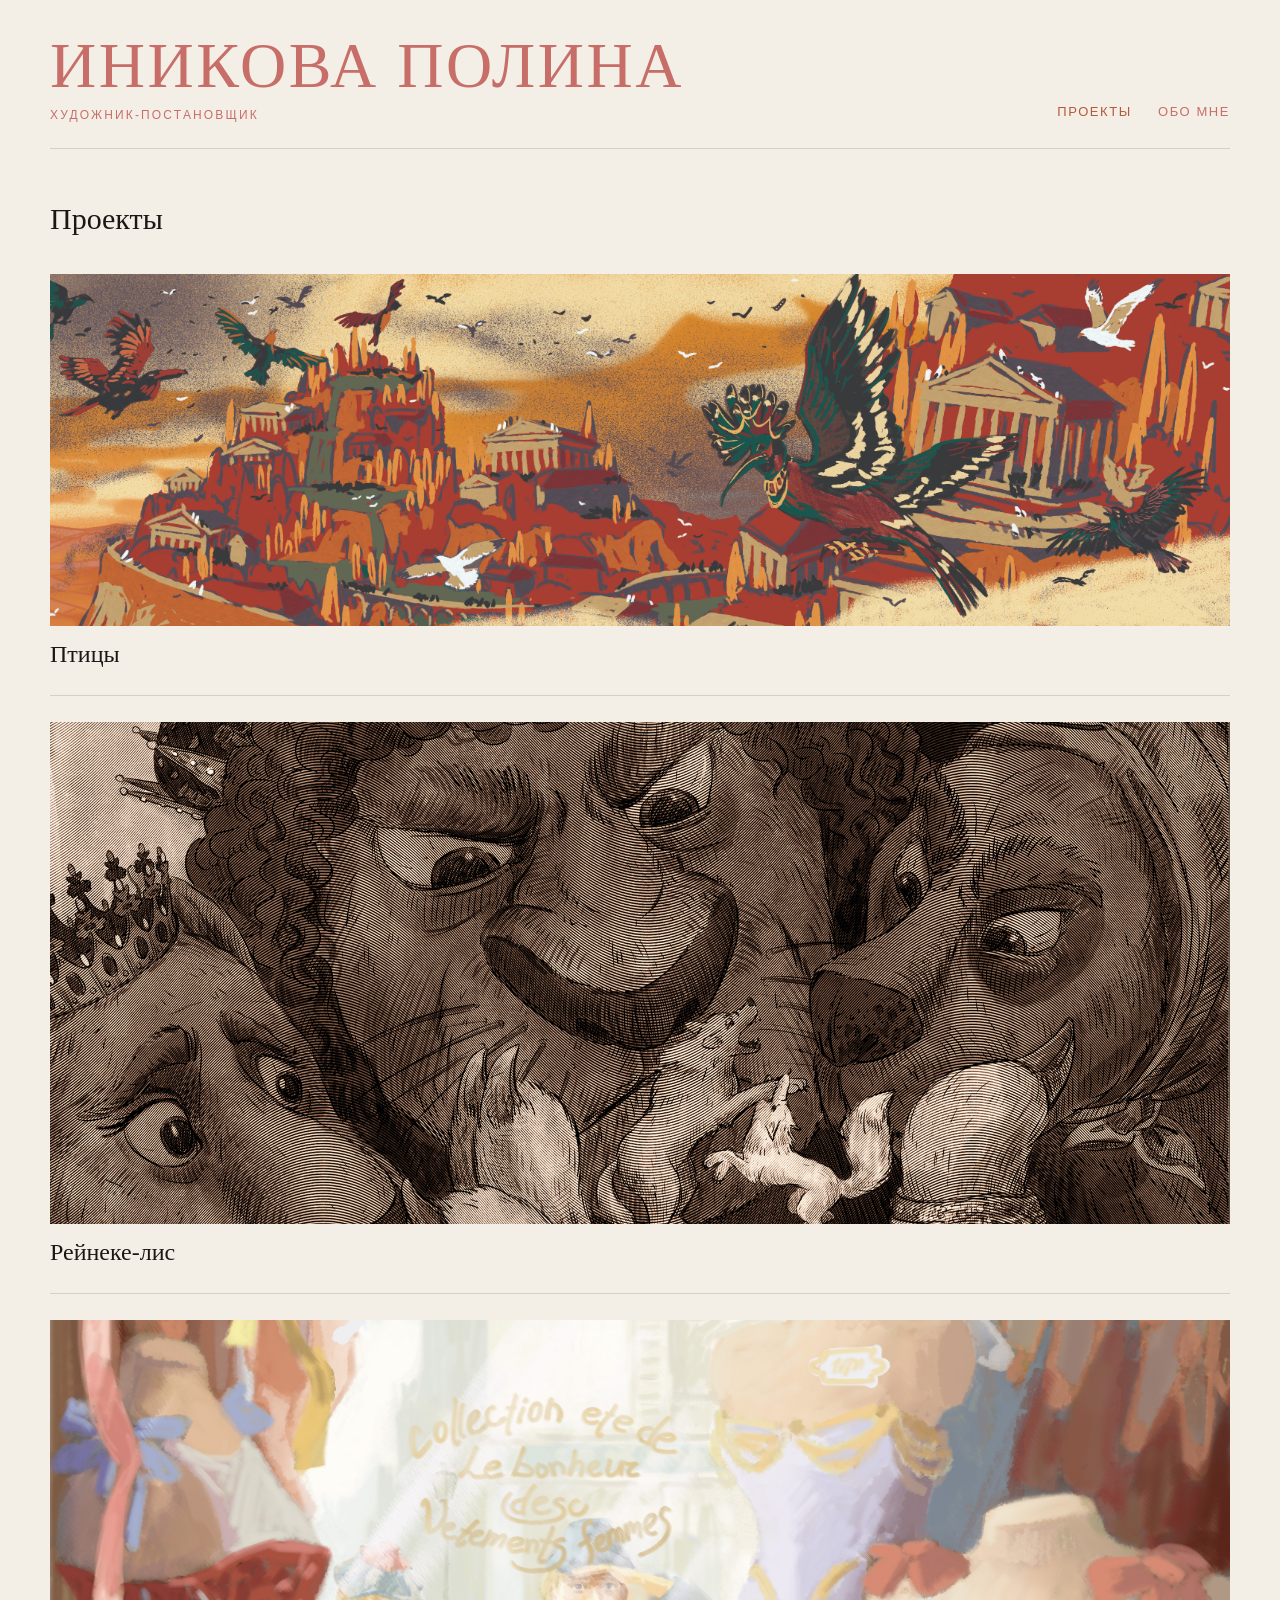
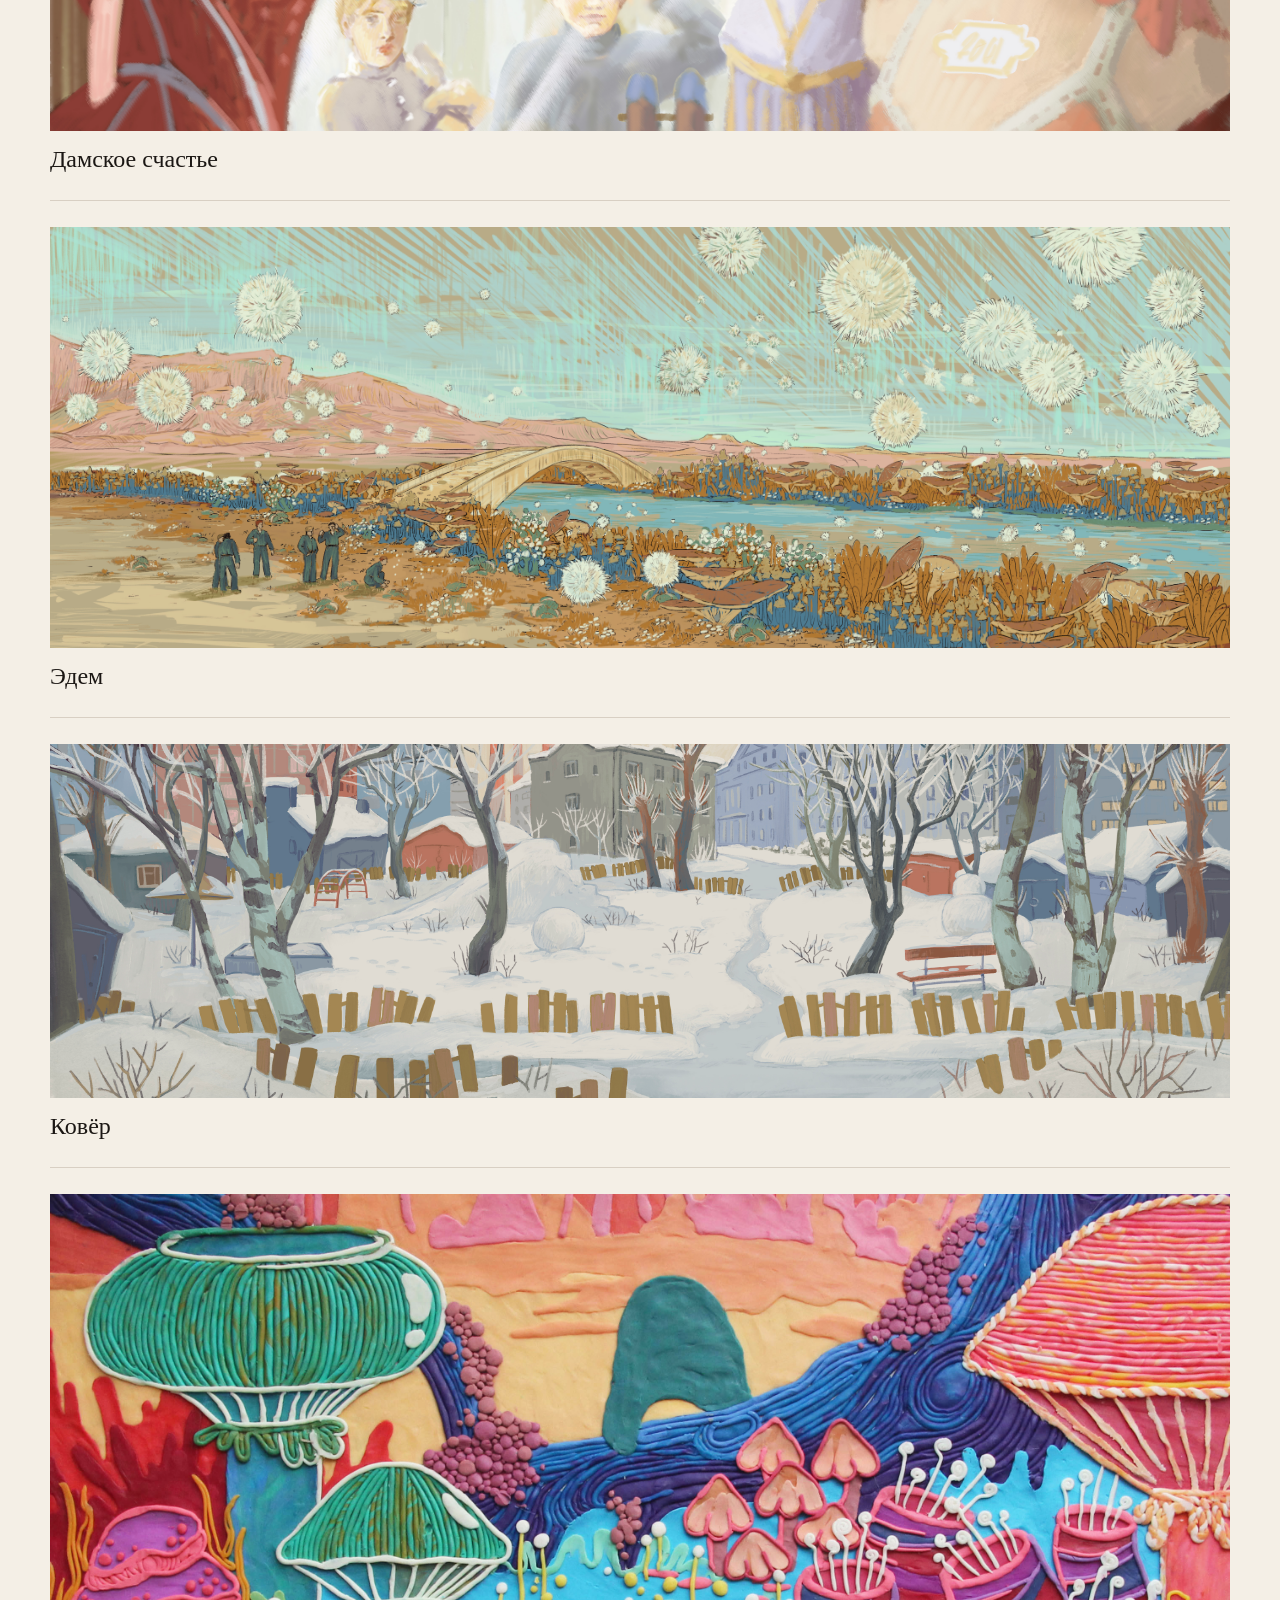
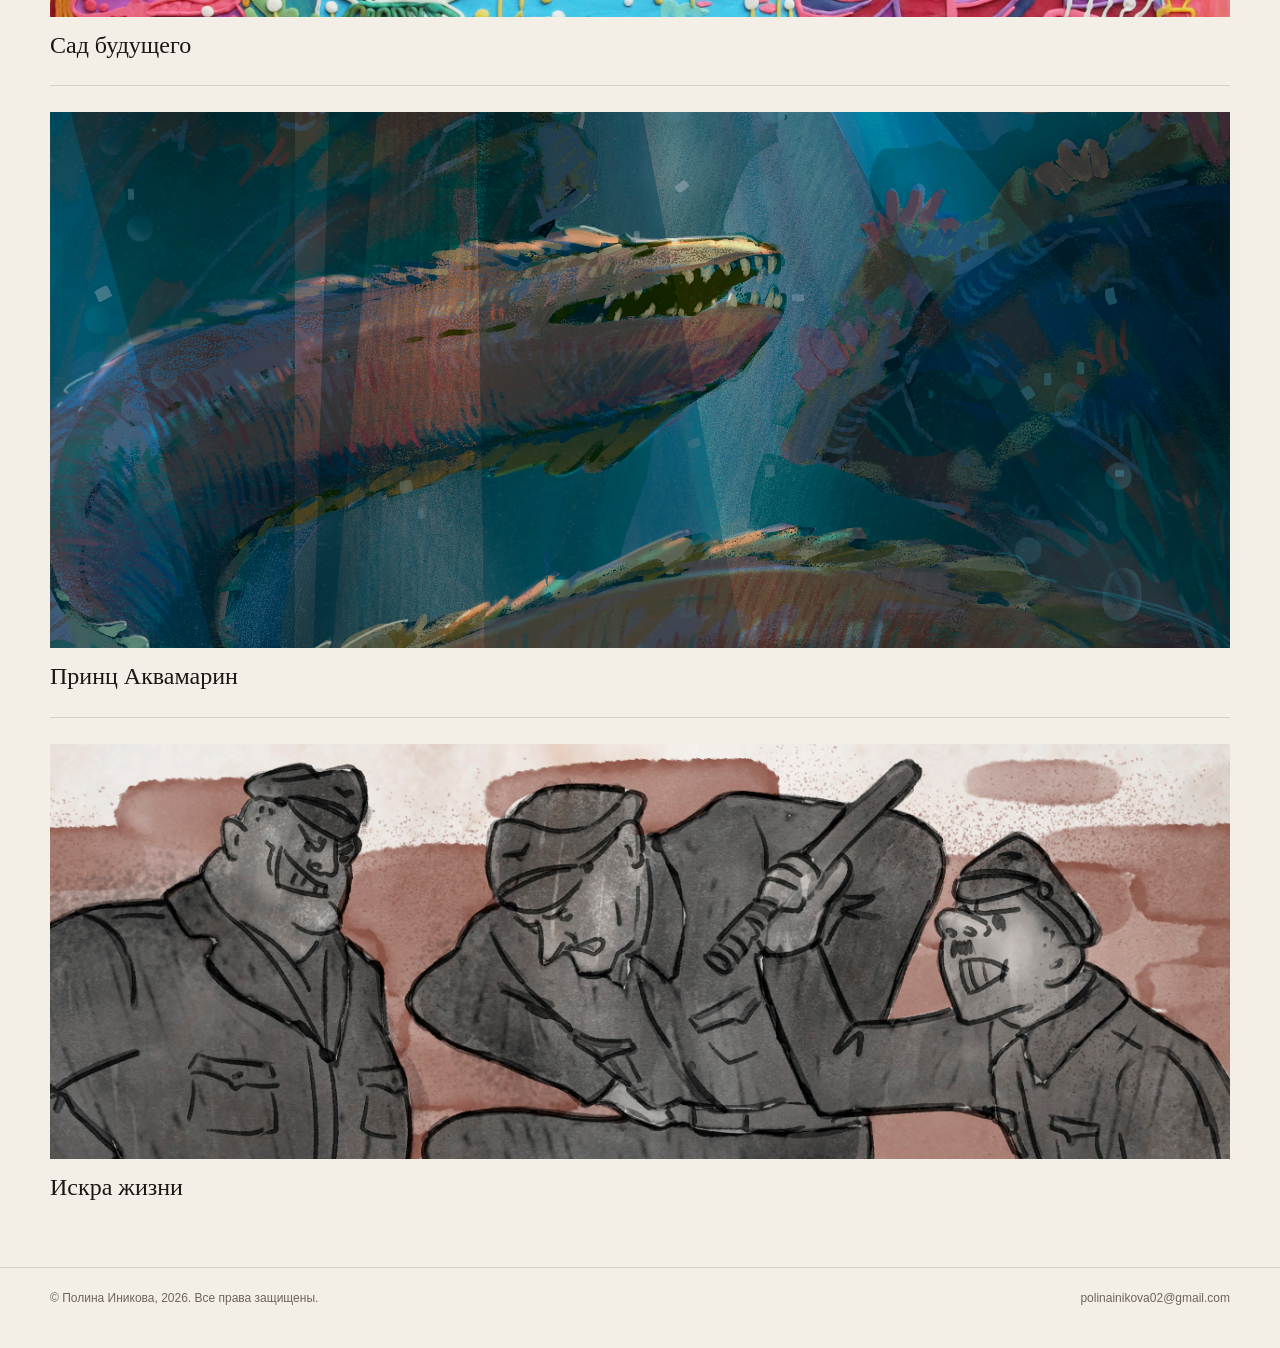
==== index.html @ b56a3026 "Обновить контакты: почта polinainikova02@gmail.com, Телеграм @poli_ini" ====
<!DOCTYPE html>
<html lang="ru">
<head>
  <meta charset="utf-8">
  <meta name="viewport" content="width=device-width, initial-scale=1">
  <title>Иникова Полина — художник-постановщик</title>
  <link rel="stylesheet" href="css/site.css">
</head>
<body>
  <div class="wrap">
    <header class="site">
      <a class="brand" href="index.html">Иникова Полина
        <small>Художник-постановщик</small>
      </a>
      <nav>
        <a href="index.html" aria-current="page">Проекты</a>
        <a href="about.html">Обо мне</a>
      </nav>
    </header>
    <section class="projects">
      <h1 class="page-title">Проекты</h1>
      <a class="work-item" href="projects/birds.html">
      <img src="portfolio/The-Birds/default.jpg" alt="Птицы">
      <div class="work-caption">
        <span class="work-title">Птицы</span>
      </div>
    </a>
<a class="work-item" href="projects/reyneke-fox.html">
      <img src="portfolio/Reineke-Fuchs/default.jpg" alt="Рейнеке-лис">
      <div class="work-caption">
        <span class="work-title">Рейнеке-лис</span>
      </div>
    </a>
<a class="work-item" href="projects/ladies-happiness.html">
      <img src="portfolio/The-Ladies-Delight/default.jpg" alt="Дамское счастье">
      <div class="work-caption">
        <span class="work-title">Дамское счастье</span>
      </div>
    </a>
<a class="work-item" href="projects/eden.html">
      <img src="portfolio/Eden/default.jpg" alt="Эдем">
      <div class="work-caption">
        <span class="work-title">Эдем</span>
      </div>
    </a>
<a class="work-item" href="projects/carpet.html">
      <img src="portfolio/Carpet/1.jpg" alt="Ковёр">
      <div class="work-caption">
        <span class="work-title">Ковёр</span>
      </div>
    </a>
<a class="work-item" href="projects/garden-of-the-future.html">
      <img src="portfolio/The-Garden-of-the-Future/default.jpg" alt="Сад будущего">
      <div class="work-caption">
        <span class="work-title">Сад будущего</span>
      </div>
    </a>
<a class="work-item" href="projects/prince-aquamarine.html">
      <img src="portfolio/Le-Prince-des-Aigues-Marines/default.jpg" alt="Принц Аквамарин">
      <div class="work-caption">
        <span class="work-title">Принц Аквамарин</span>
      </div>
    </a>
<a class="work-item" href="projects/spark-of-life.html">
      <img src="portfolio/Spark-of-Life/default.jpg" alt="Искра жизни">
      <div class="work-caption">
        <span class="work-title">Искра жизни</span>
      </div>
    </a>
    </section>
  </div>
  <footer class="site">
    <div class="wrap">
      <span>© Полина Иникова, 2026. Все права защищены.</span>
<a href="mailto:polinainikova02@gmail.com">polinainikova02@gmail.com</a>
    </div>
  </footer>
  <script src="js/site.js"></script>
</body>
</html>
---- css/site.css ----
:root {
  --paper: #f4efe6;
  --ink: #1b1714;
  --muted: #6d645b;
  --line: #d8cfc3;
  --accent: #b45a38;
  --white: #fbf8f2;
  --brand-color: #c86e69;
}

* {
  box-sizing: border-box;
}

html,
body {
  margin: 0;
  padding: 0;
  background: var(--paper);
  color: var(--ink);
  font-family: "Segoe UI", Helvetica, Arial, sans-serif;
  font-size: 15px;
  line-height: 1.45;
}

a {
  color: inherit;
  text-decoration: none;
}

a:hover {
  color: var(--accent);
}

img,
video {
  max-width: 100%;
  display: block;
}

.wrap {
  width: min(1180px, calc(100% - 40px));
  margin: 0 auto;
}

header.site {
  display: flex;
  justify-content: space-between;
  align-items: flex-end;
  gap: 24px;
  padding: 32px 0 26px;
  border-bottom: 1px solid var(--line);
}

.brand {
  font-family: Georgia, "Iowan Old Style", "Palatino Linotype", serif;
  font-size: 64px;
  letter-spacing: 0.04em;
  line-height: 1.05;
  color: var(--brand-color);
  text-transform: uppercase;
}

.brand small {
  display: block;
  margin-top: 10px;
  font-family: "Segoe UI", Helvetica, Arial, sans-serif;
  font-size: 12px;
  letter-spacing: 0.18em;
  text-transform: uppercase;
  color: var(--brand-color);
}

nav a {
  margin-left: 22px;
  font-size: 13px;
  letter-spacing: 0.12em;
  text-transform: uppercase;
  color: var(--brand-color);
}

nav a[aria-current="page"] {
  color: var(--accent);
}

.intro {
  max-width: 640px;
  padding: 36px 0 8px;
  color: var(--muted);
}

.intro p {
  margin: 0;
  font-size: 18px;
  line-height: 1.5;
}

.projects {
  padding: 12px 0 40px;
}

.work-item {
  display: block;
  color: inherit;
  border-bottom: 1px solid var(--line);
  padding: 26px 0;
}

.work-item:last-child {
  border-bottom: none;
}

.work-item:hover {
  color: inherit;
}

.work-item img {
  width: 100%;
  max-height: 70vh;
  object-fit: cover;
  background: #e4d8c8;
}

.work-caption {
  margin-top: 14px;
}

.work-title {
  font-family: Georgia, "Palatino Linotype", serif;
  font-size: 24px;
  line-height: 1.2;
}

.work-item:hover .work-title {
  color: var(--accent);
}

.page-title {
  font-family: Georgia, "Palatino Linotype", serif;
  font-size: 30px;
  font-weight: normal;
  margin: 36px 0 8px;
}

.lede {
  color: var(--muted);
  margin: 0 0 28px;
  font-size: 17px;
  line-height: 1.55;
}

table.credits {
  width: min(520px, 100%);
  border-collapse: collapse;
  margin: 0 0 36px;
}

table.credits th,
table.credits td {
  text-align: left;
  padding: 8px 12px 8px 0;
  border-bottom: 1px solid var(--line);
  vertical-align: top;
}

table.credits th {
  width: 42%;
  color: var(--muted);
  font-weight: 500;
  font-size: 13px;
  letter-spacing: 0.06em;
  text-transform: uppercase;
}

.bodycopy {
  max-width: 680px;
  margin: 0 0 36px;
  font-size: 16px;
}

.rows {
  margin: 16px 0 40px;
}

.row {
  display: flex;
  gap: 14px;
  align-items: stretch;
  margin-bottom: 18px;
  border-bottom: 1px solid var(--line);
  padding-bottom: 18px;
}

.row:last-child {
  border-bottom: none;
}

.row .col {
  display: flex;
  flex-direction: column;
  gap: 10px;
  flex: 0 0 auto;
  justify-content: center;
  width: min(24vw, 280px);
}

.row .col:empty {
  display: none;
}

.row .main-zone {
  display: flex;
  flex-wrap: wrap;
  gap: 10px;
  flex: 1 1 0%;
  min-width: 0;
}

.row .cell {
  display: block;
  color: inherit;
  flex: 1 1 auto;
  min-width: 0;
  cursor: zoom-in;
}

.row .cell:hover {
  color: inherit;
}

.row img {
  width: 100%;
  object-fit: cover;
  background: #e4d8c8;
}

.row .main-zone img {
  max-height: 72vh;
}

.row .col img {
  max-height: 34vh;
  aspect-ratio: auto;
}

.hero {
  margin: 0 0 28px;
}

.hero img {
  width: 100%;
  max-height: 78vh;
  object-fit: contain;
  background: var(--white);
}

.pdf-link {
  display: inline-block;
  margin: 0 0 36px;
  padding-bottom: 2px;
  border-bottom: 1px solid var(--ink);
  letter-spacing: 0.08em;
  text-transform: uppercase;
  font-size: 13px;
}

.about-grid {
  display: grid;
  grid-template-columns: minmax(0, 1fr) minmax(0, 1.4fr);
  gap: 48px;
  padding: 36px 0 56px;
  align-items: start;
}

.about-photo {
  width: 100%;
}

.about-photo img {
  width: 100%;
  max-height: 80vh;
  object-fit: cover;
  background: #e4d8c8;
}

.about-text h1 {
  font-family: Georgia, "Palatino Linotype", serif;
  font-weight: normal;
  font-size: 36px;
  margin: 0 0 16px;
}

.about-text p {
  margin: 0 0 14px;
  font-size: 16px;
  line-height: 1.55;
}

.about-contact {
  margin-top: 24px;
  padding-top: 18px;
  border-top: 1px solid var(--line);
}

.about-contact h2 {
  font-family: Georgia, "Palatino Linotype", serif;
  font-weight: normal;
  font-size: 20px;
  margin: 0 0 8px;
}

.about-contact p {
  margin: 6px 0;
}

.about-contact a {
  border-bottom: 1px solid var(--line);
}

footer.site {
  border-top: 1px solid var(--line);
  padding: 22px 0 40px;
  color: var(--muted);
  font-size: 12px;
}

footer.site .wrap {
  display: flex;
  justify-content: space-between;
  gap: 16px;
}

.back {
  display: inline-block;
  margin-top: 28px;
  font-size: 12px;
  letter-spacing: 0.12em;
  text-transform: uppercase;
  color: var(--muted);
}

#lightbox {
  display: none;
  position: fixed;
  inset: 0;
  background: rgba(18, 14, 12, 0.92);
  z-index: 20;
  align-items: center;
  justify-content: center;
  padding: 24px;
}

#lightbox.open {
  display: flex;
}

#lightbox img {
  max-width: min(1100px, 92vw);
  max-height: 92vh;
}

@media (max-width: 800px) {
  header.site,
  footer.site .wrap {
    flex-direction: column;
    align-items: flex-start;
  }

  nav a {
    margin: 12px 18px 0 0;
  }

  .row {
    flex-direction: column;
  }

  .row .col {
    width: 100%;
    flex-direction: row;
    flex-wrap: wrap;
  }

  .row .col img {
    max-height: 60vh;
  }

  .about-grid {
    grid-template-columns: 1fr;
    gap: 24px;
  }

  .page-title {
    font-size: 32px;
  }
}
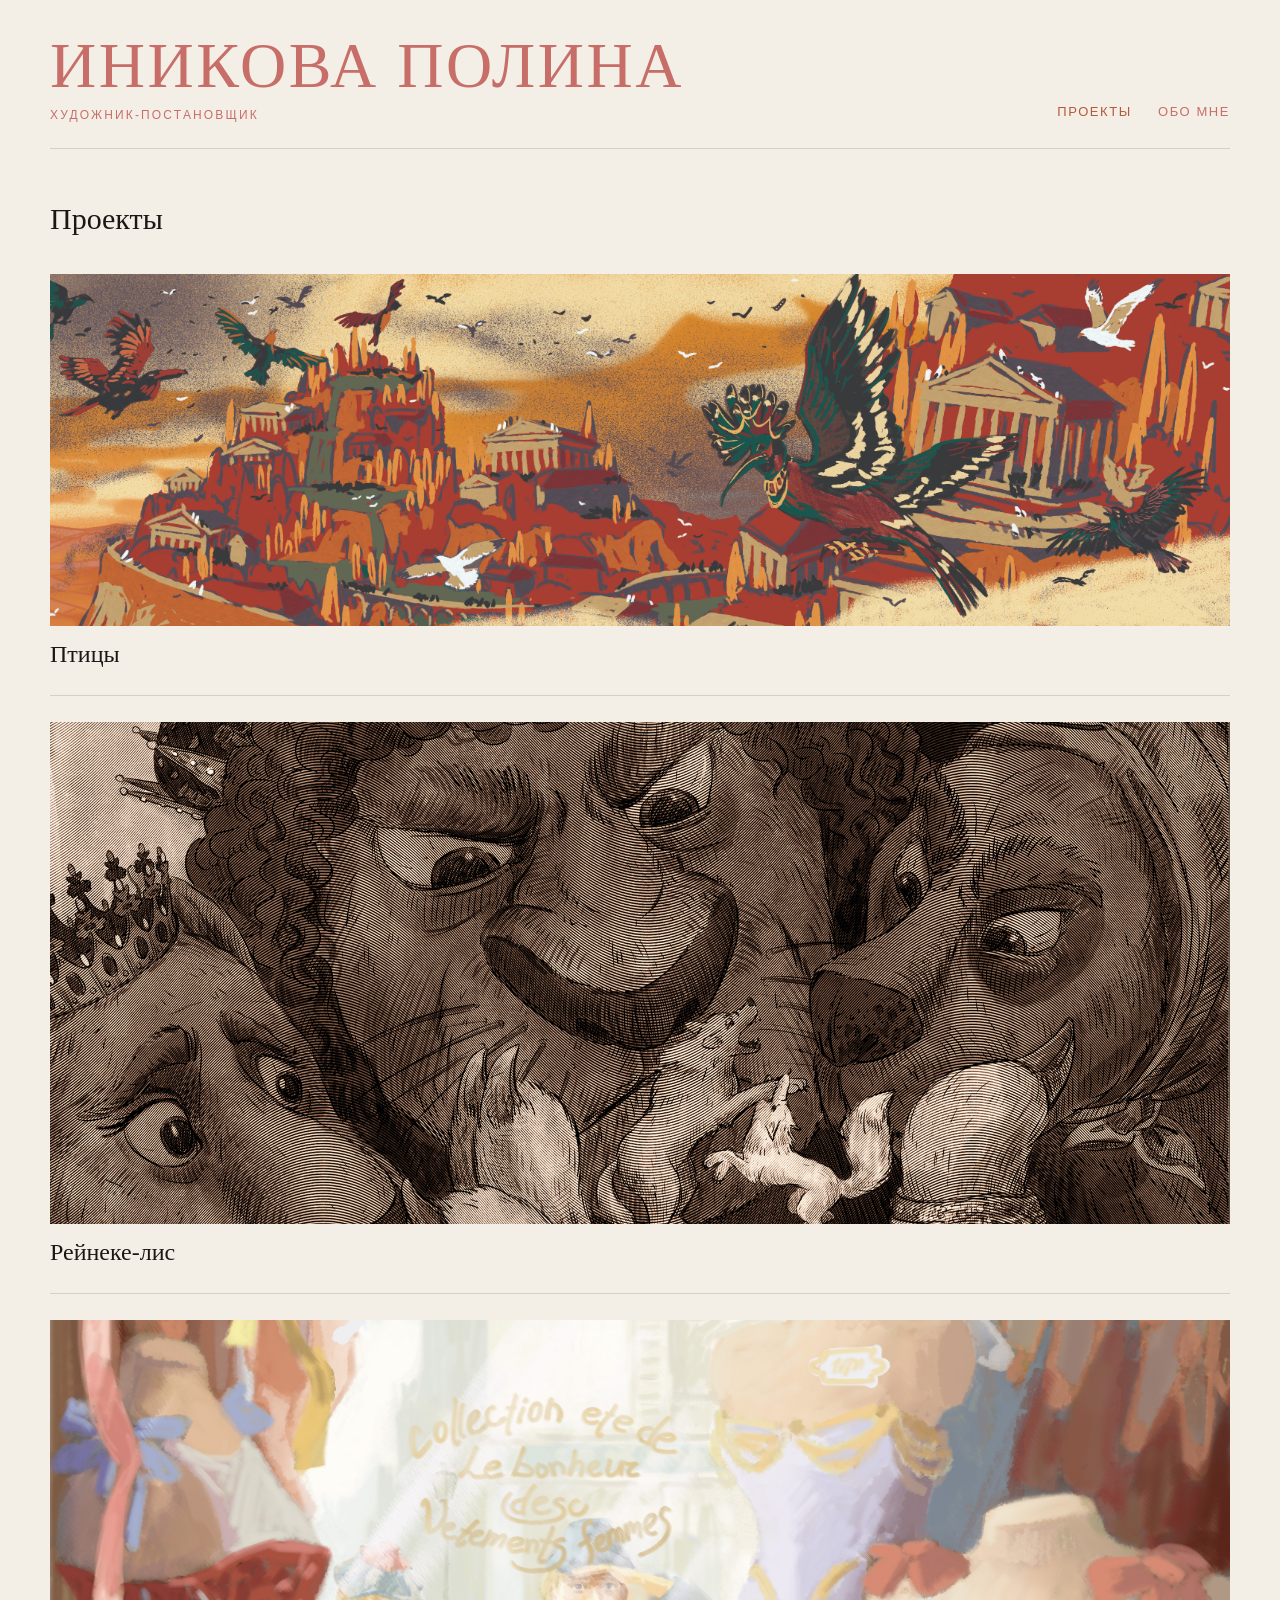
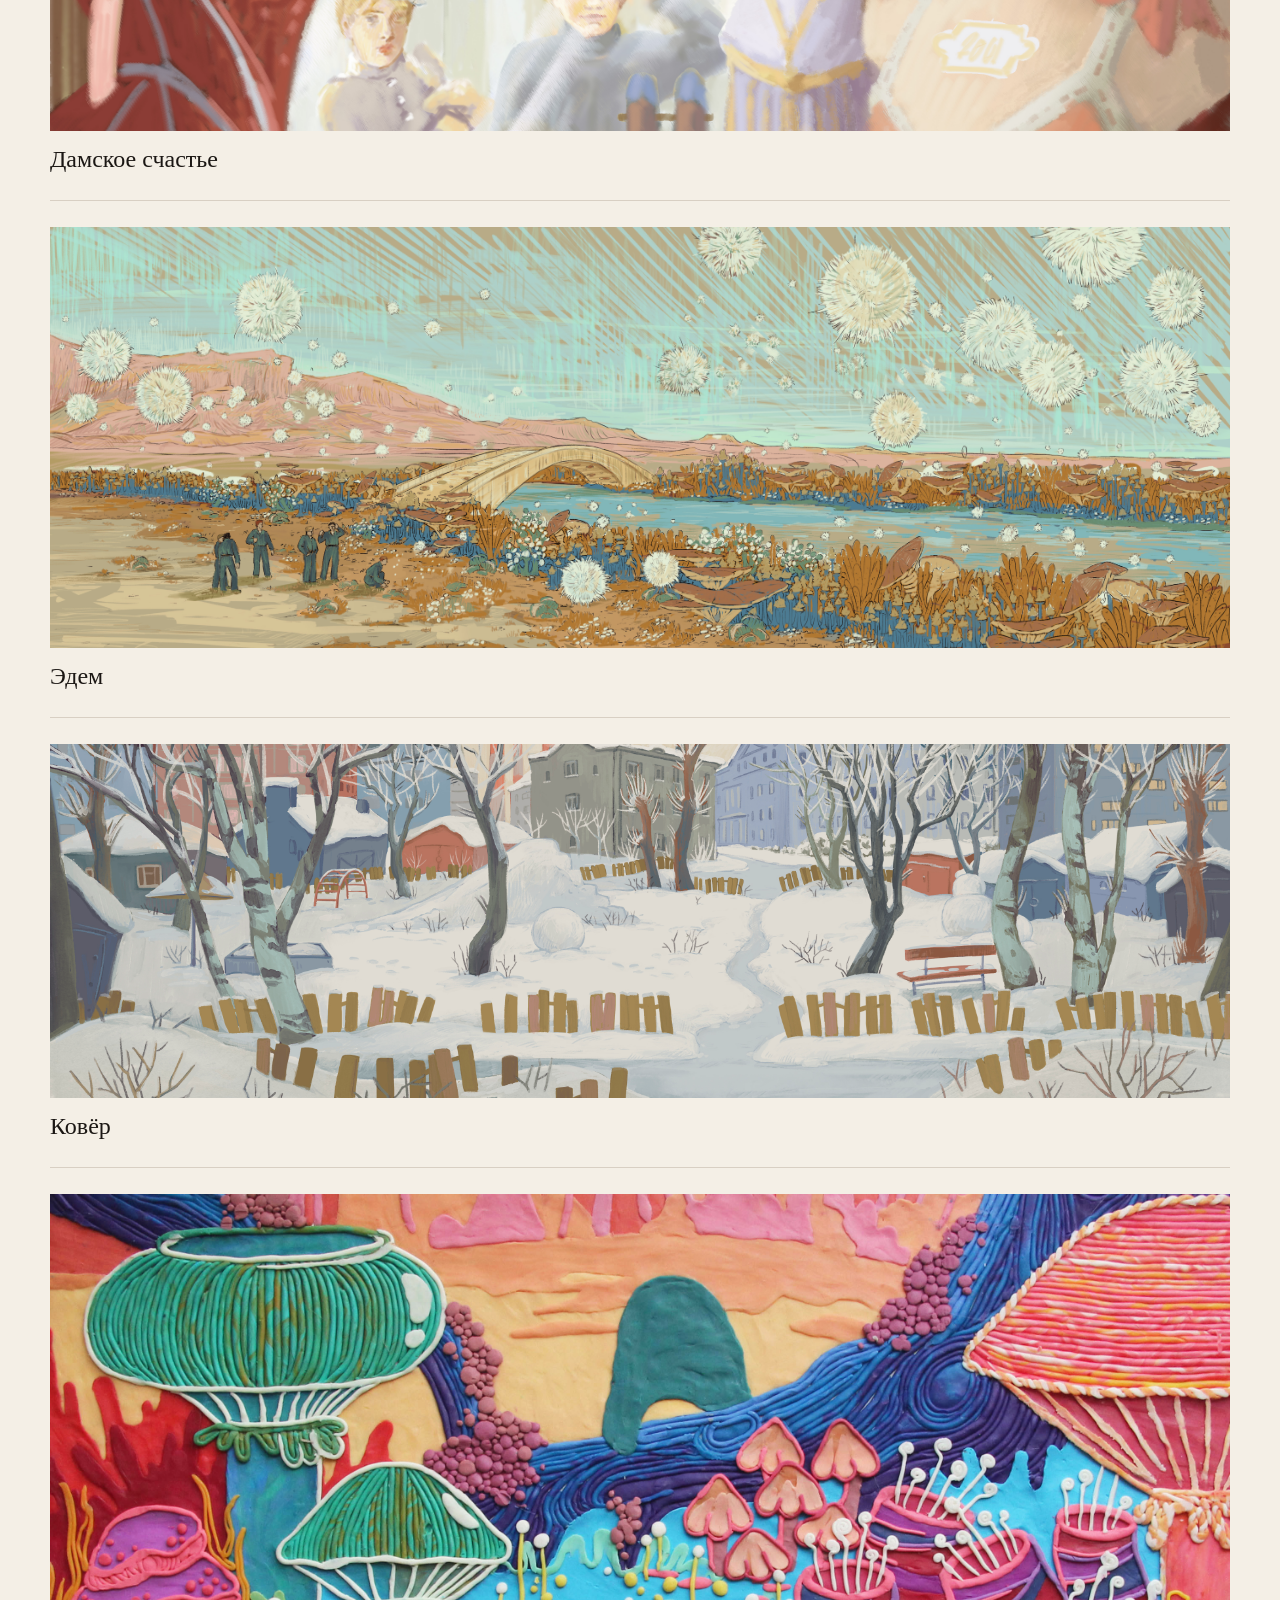
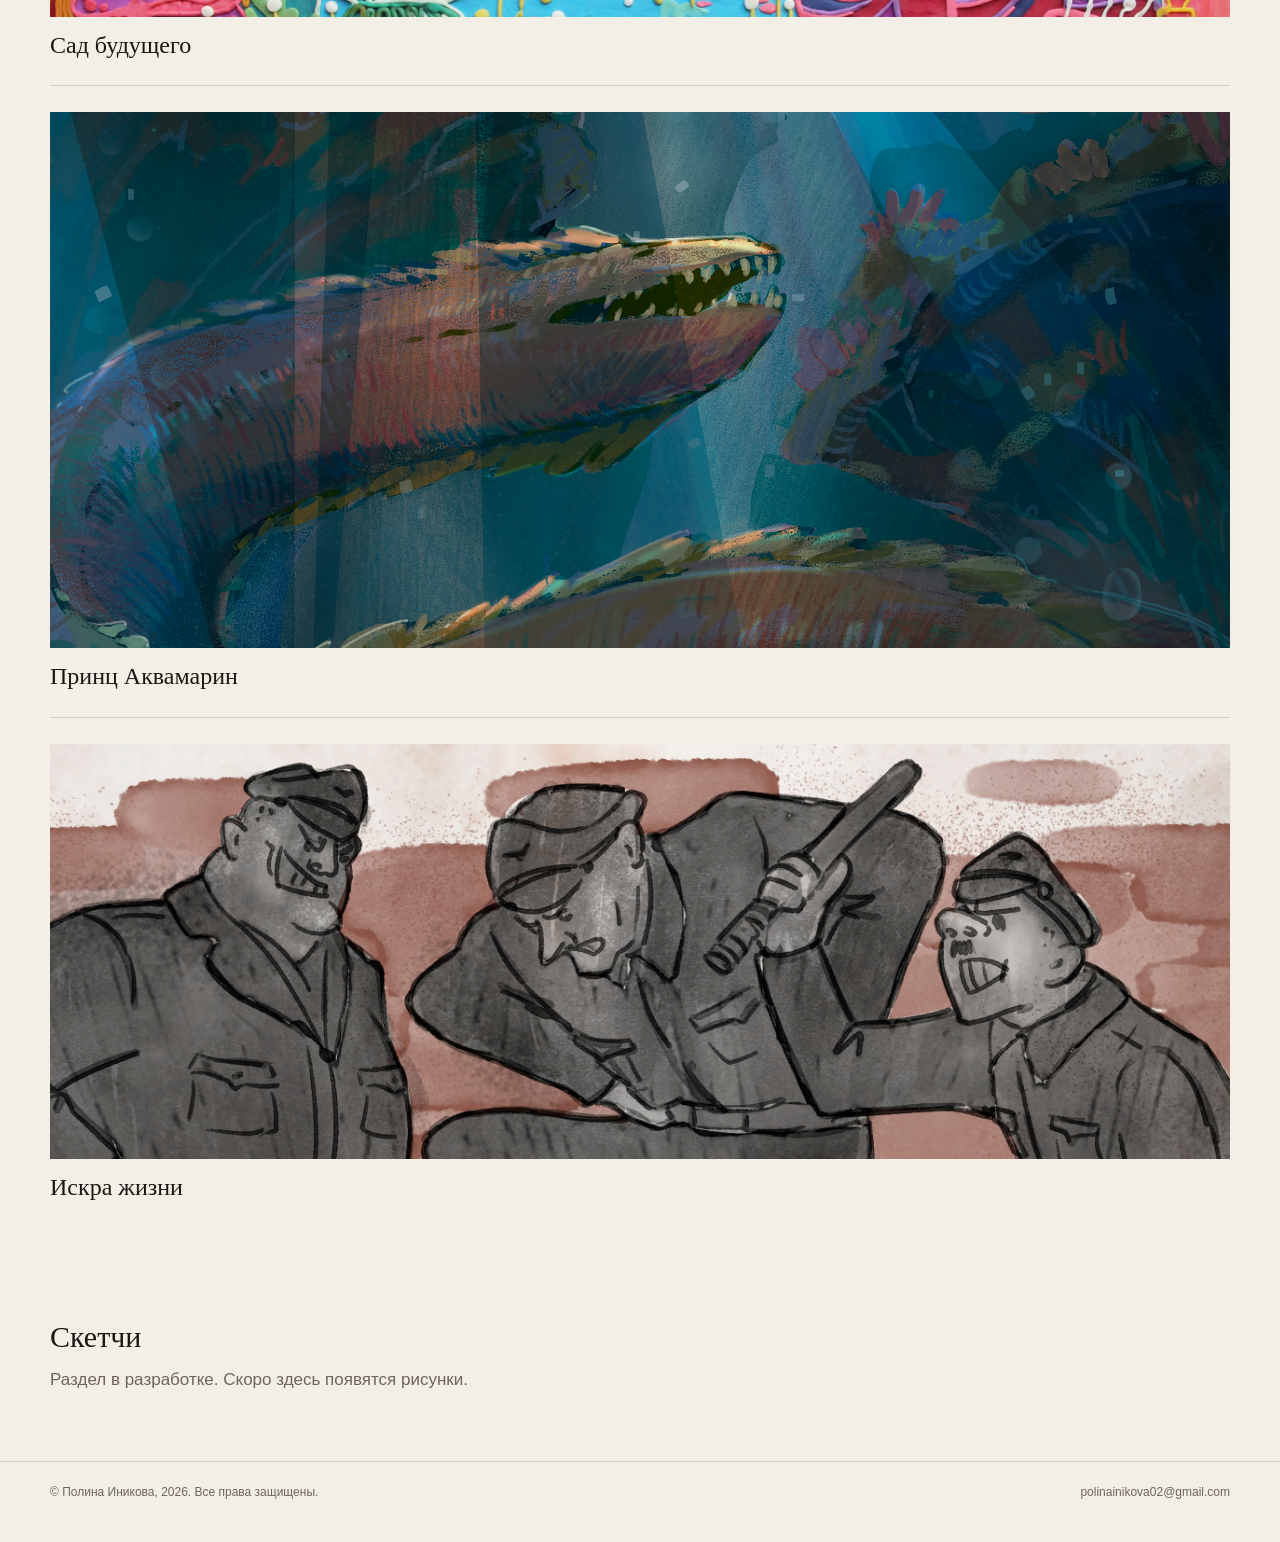
==== commit a691dc09: "Добавить раздел Скетчи (в разработке) на главную" ====
--- a/index.html
+++ b/index.html
@@ -68,6 +68,10 @@
       </div>
     </a>
     </section>
+    <section class="projects sketches">
+      <h1 class="page-title">Скетчи</h1>
+      <p class="lede">Раздел в разработке. Скоро здесь появятся рисунки.</p>
+    </section>
   </div>
   <footer class="site">
     <div class="wrap">
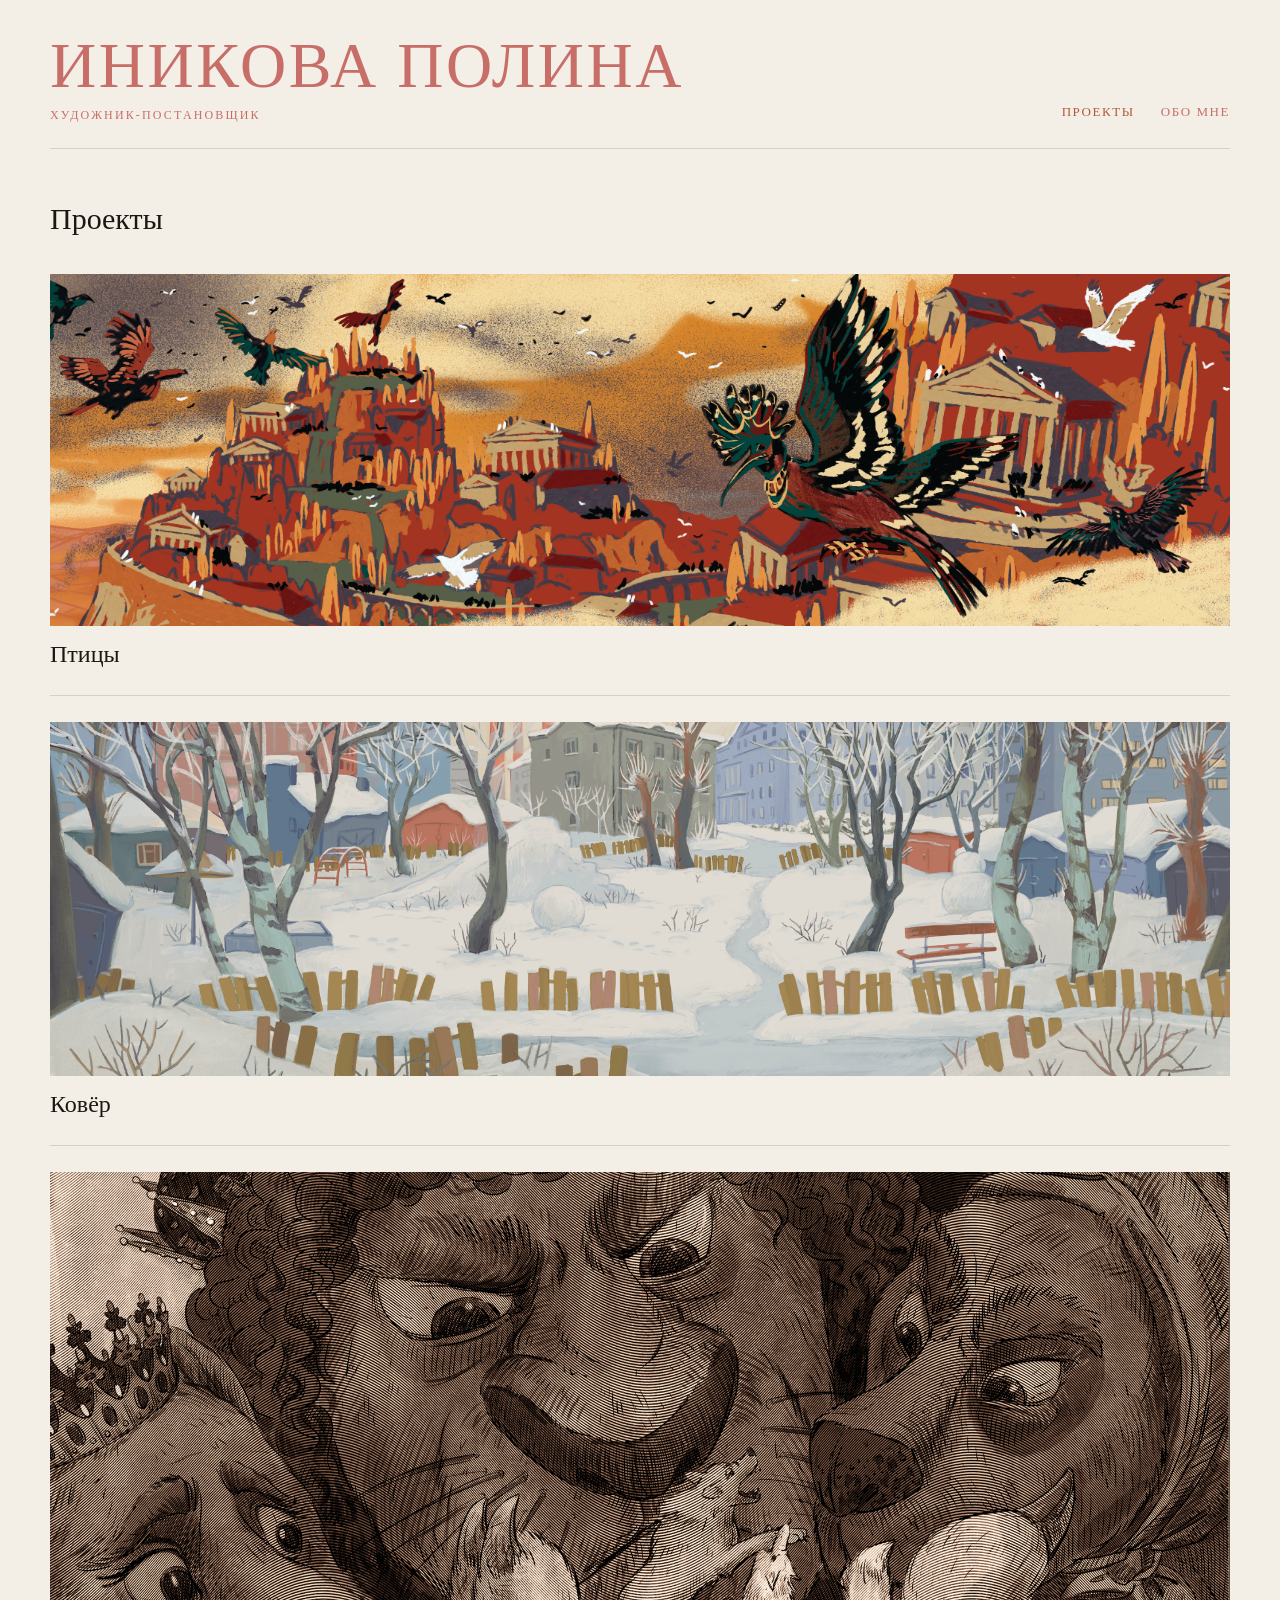
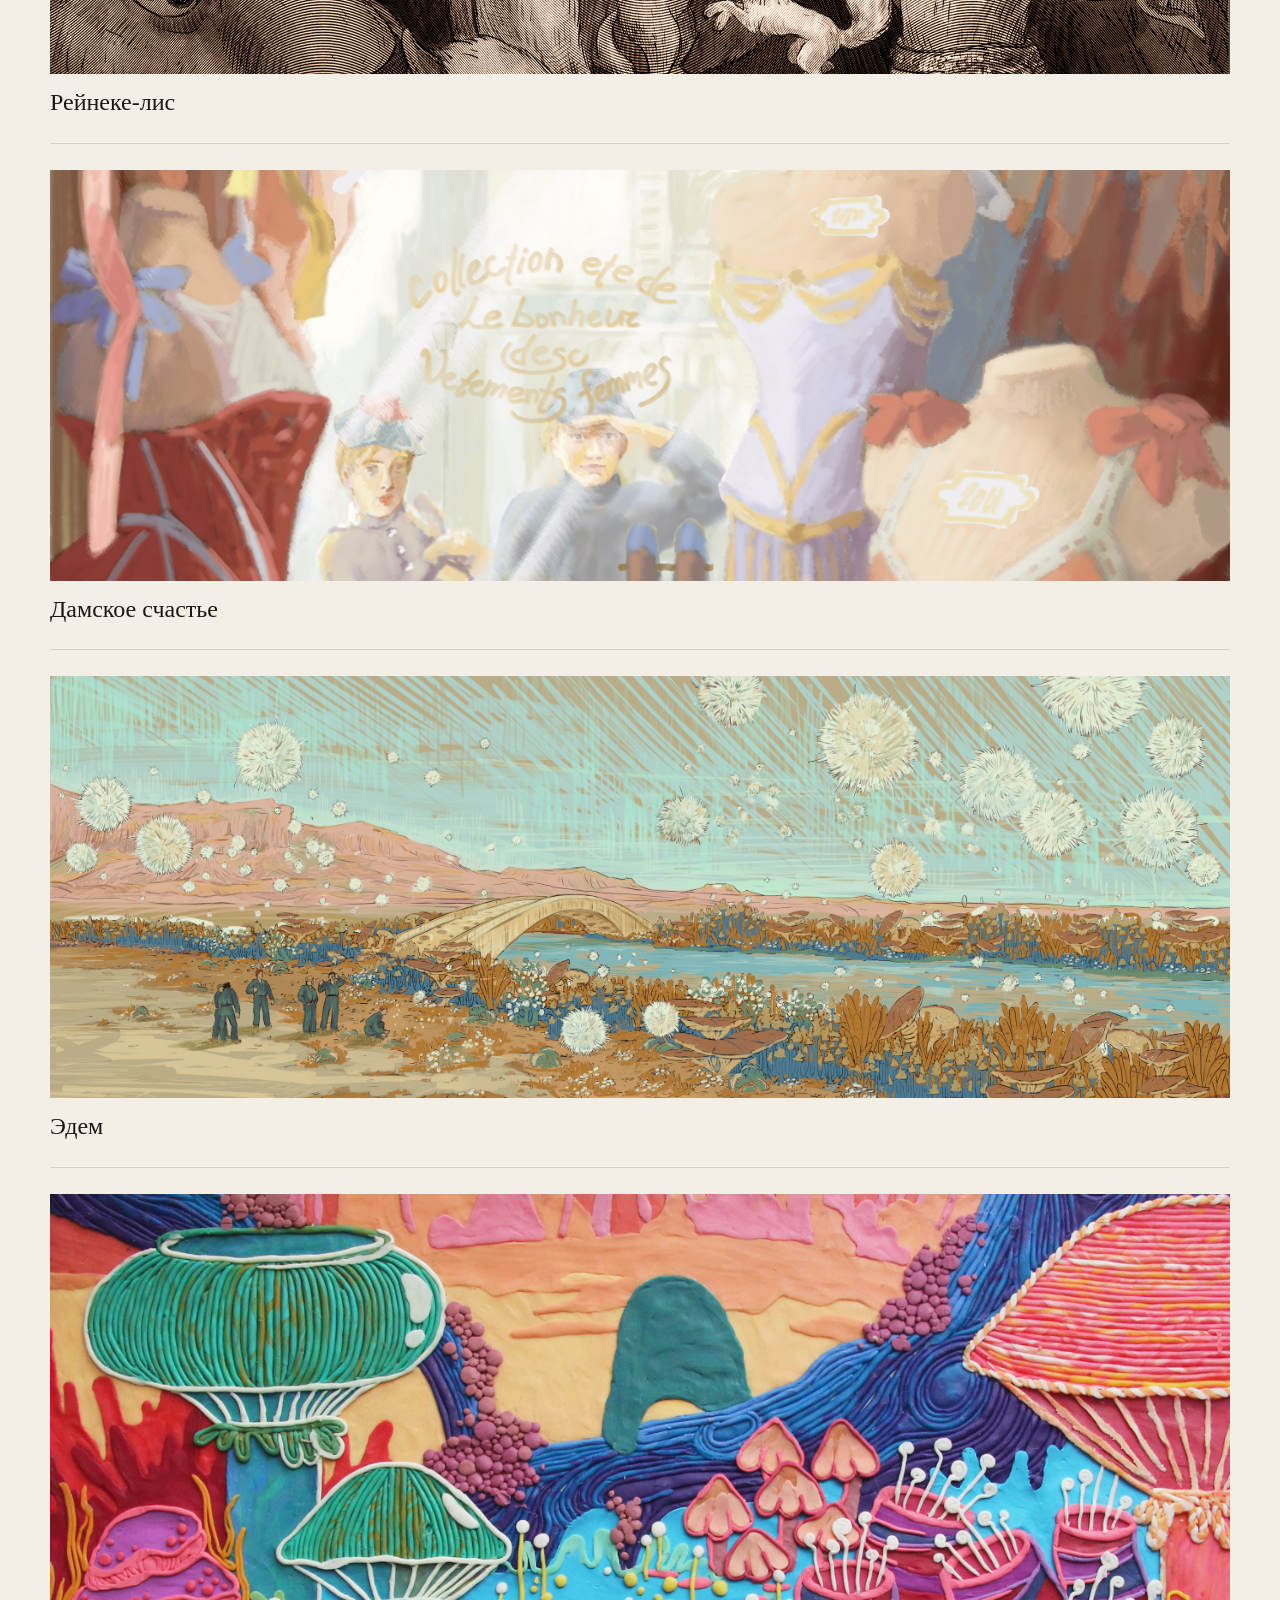
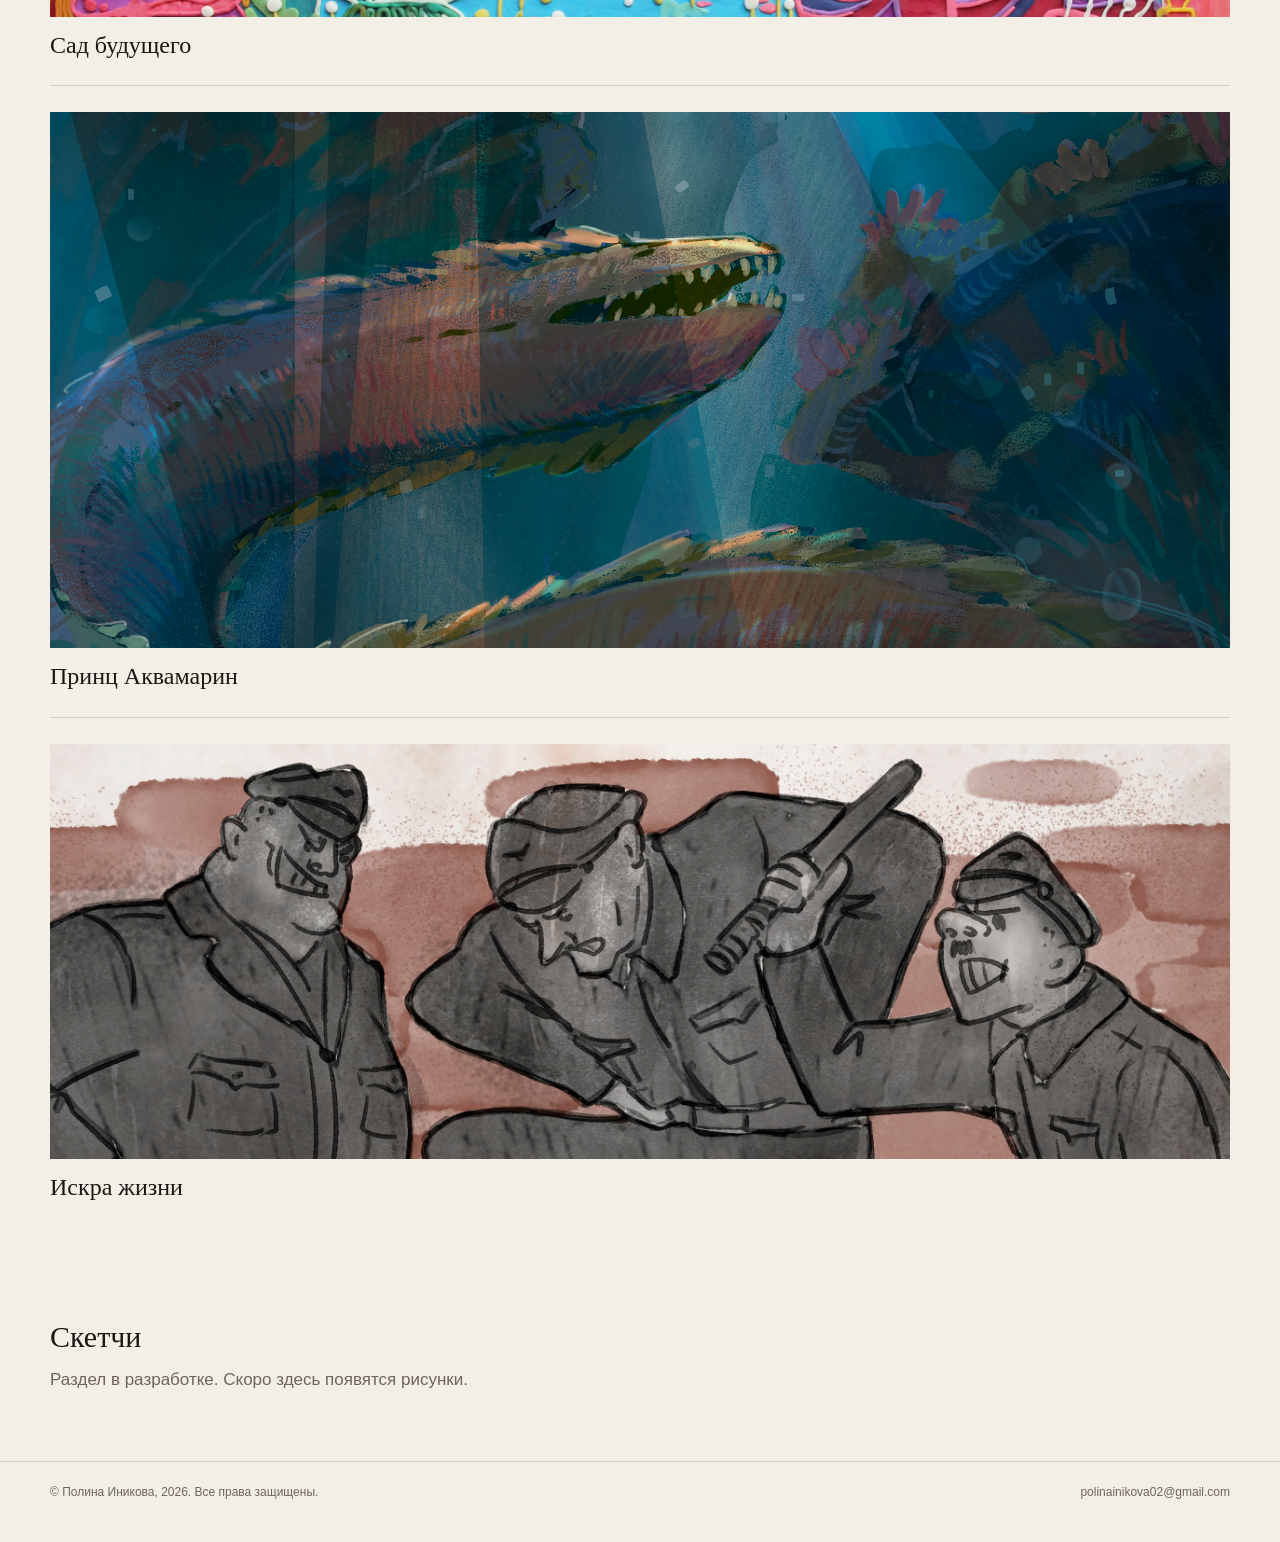
==== commit 9c20a61f: "Порядок проектов: «Ковёр» после «Птицы»" ====
--- a/index.html
+++ b/index.html
@@ -25,6 +25,12 @@
         <span class="work-title">Птицы</span>
       </div>
     </a>
+<a class="work-item" href="projects/carpet.html">
+      <img src="portfolio/Carpet/1.jpg" alt="Ковёр">
+      <div class="work-caption">
+        <span class="work-title">Ковёр</span>
+      </div>
+    </a>
 <a class="work-item" href="projects/reyneke-fox.html">
       <img src="portfolio/Reineke-Fuchs/default.jpg" alt="Рейнеке-лис">
       <div class="work-caption">
@@ -41,12 +47,6 @@
       <img src="portfolio/Eden/default.jpg" alt="Эдем">
       <div class="work-caption">
         <span class="work-title">Эдем</span>
-      </div>
-    </a>
-<a class="work-item" href="projects/carpet.html">
-      <img src="portfolio/Carpet/1.jpg" alt="Ковёр">
-      <div class="work-caption">
-        <span class="work-title">Ковёр</span>
       </div>
     </a>
 <a class="work-item" href="projects/garden-of-the-future.html">
--- a/css/site.css
+++ b/css/site.css
@@ -53,7 +53,7 @@
 }
 
 .brand {
-  font-family: Georgia, "Iowan Old Style", "Palatino Linotype", serif;
+  font-family: Georgia, "Palatino Linotype", serif;
   font-size: 64px;
   letter-spacing: 0.04em;
   line-height: 1.05;
@@ -64,7 +64,7 @@
 .brand small {
   display: block;
   margin-top: 10px;
-  font-family: "Segoe UI", Helvetica, Arial, sans-serif;
+  font-family: Georgia, "Palatino Linotype", serif;
   font-size: 12px;
   letter-spacing: 0.18em;
   text-transform: uppercase;
@@ -73,6 +73,7 @@
 
 nav a {
   margin-left: 22px;
+  font-family: Georgia, "Palatino Linotype", serif;
   font-size: 13px;
   letter-spacing: 0.12em;
   text-transform: uppercase;
@@ -294,6 +295,7 @@
   margin: 0 0 14px;
   font-size: 16px;
   line-height: 1.55;
+  text-align: justify;
 }
 
 .about-contact {
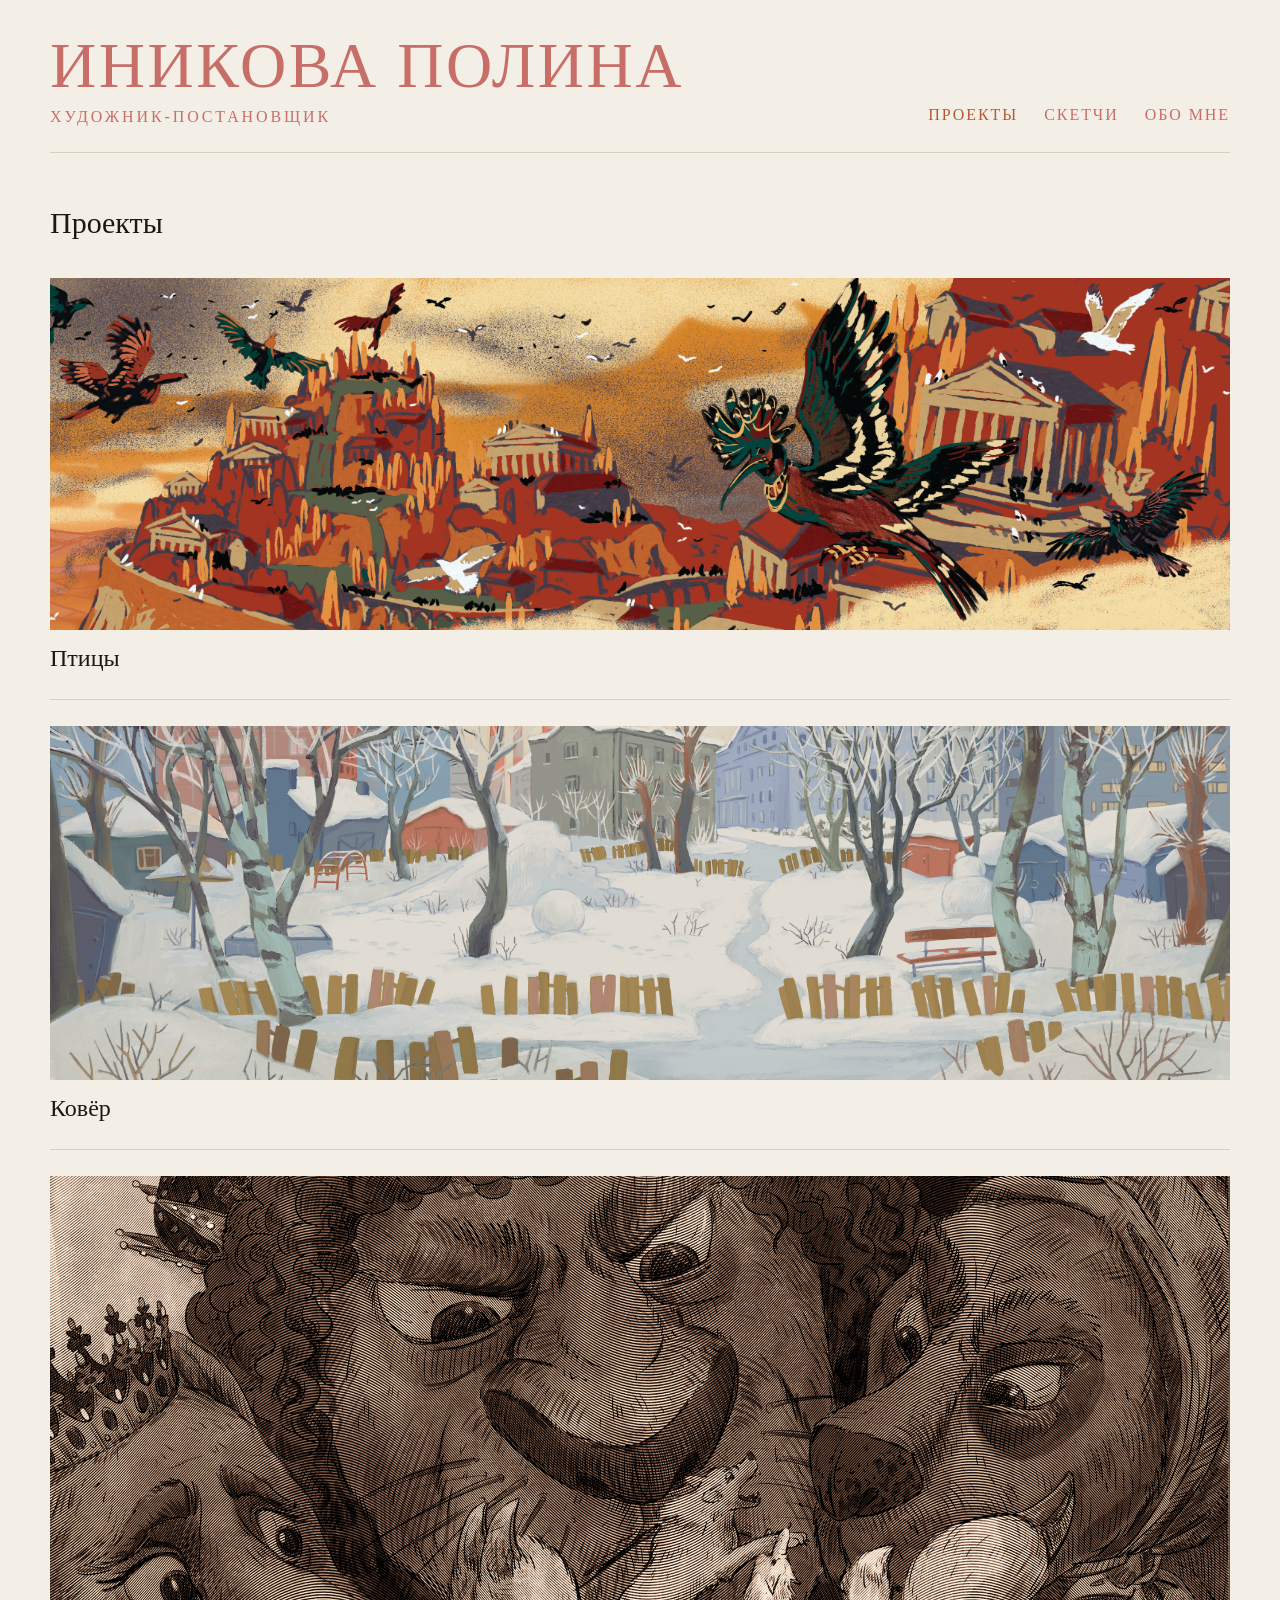
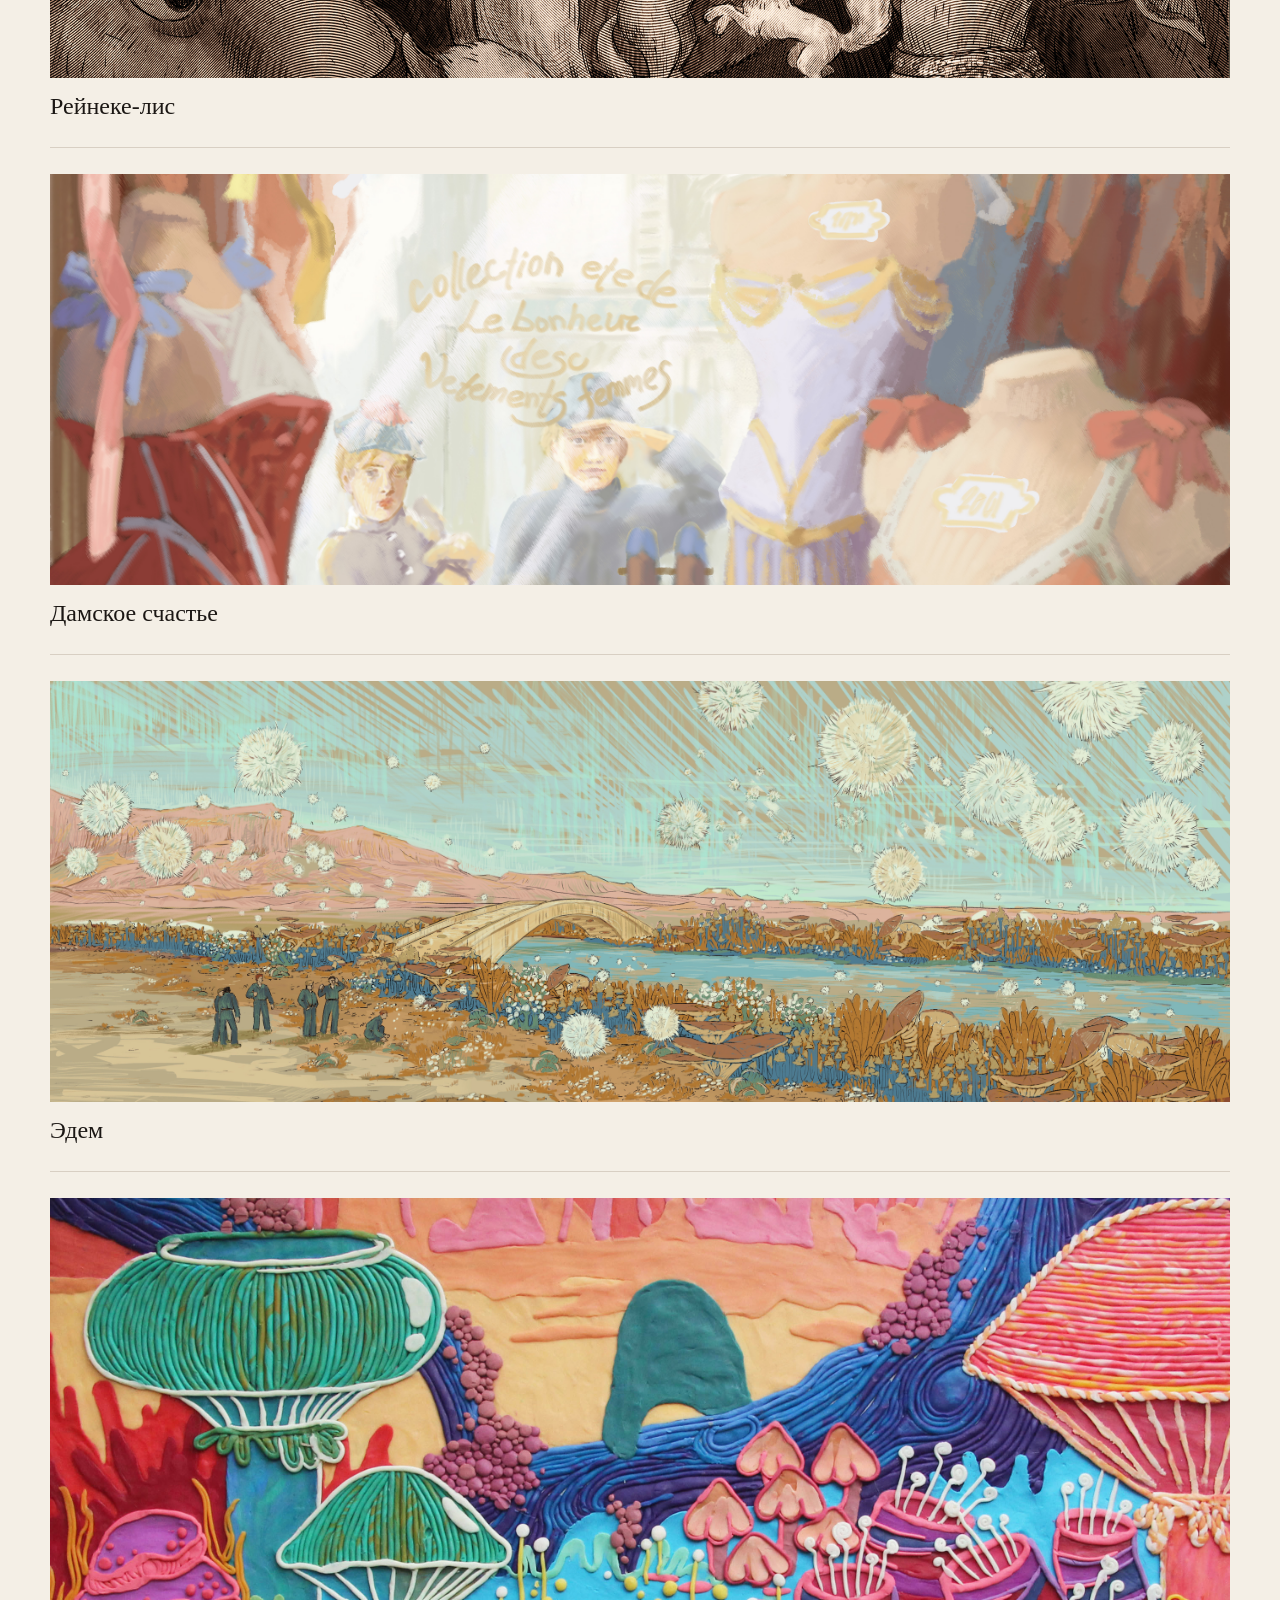
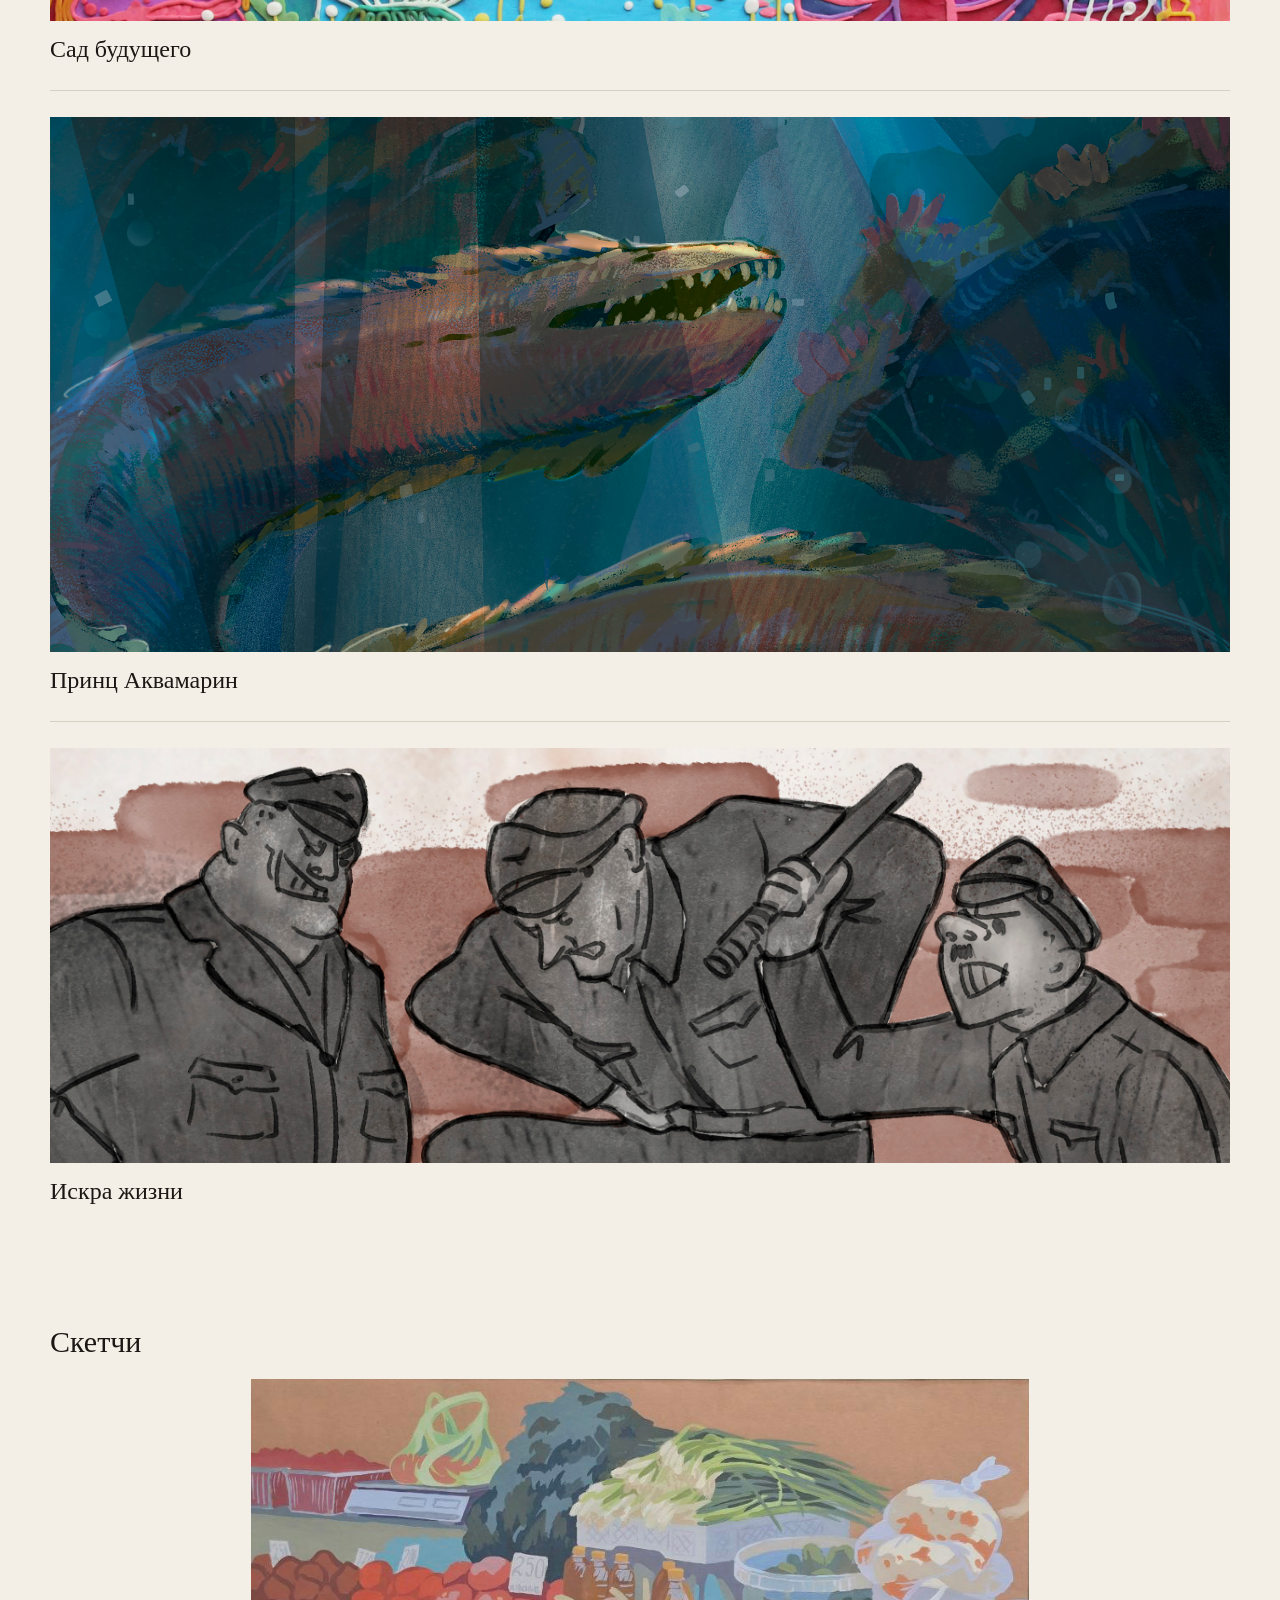
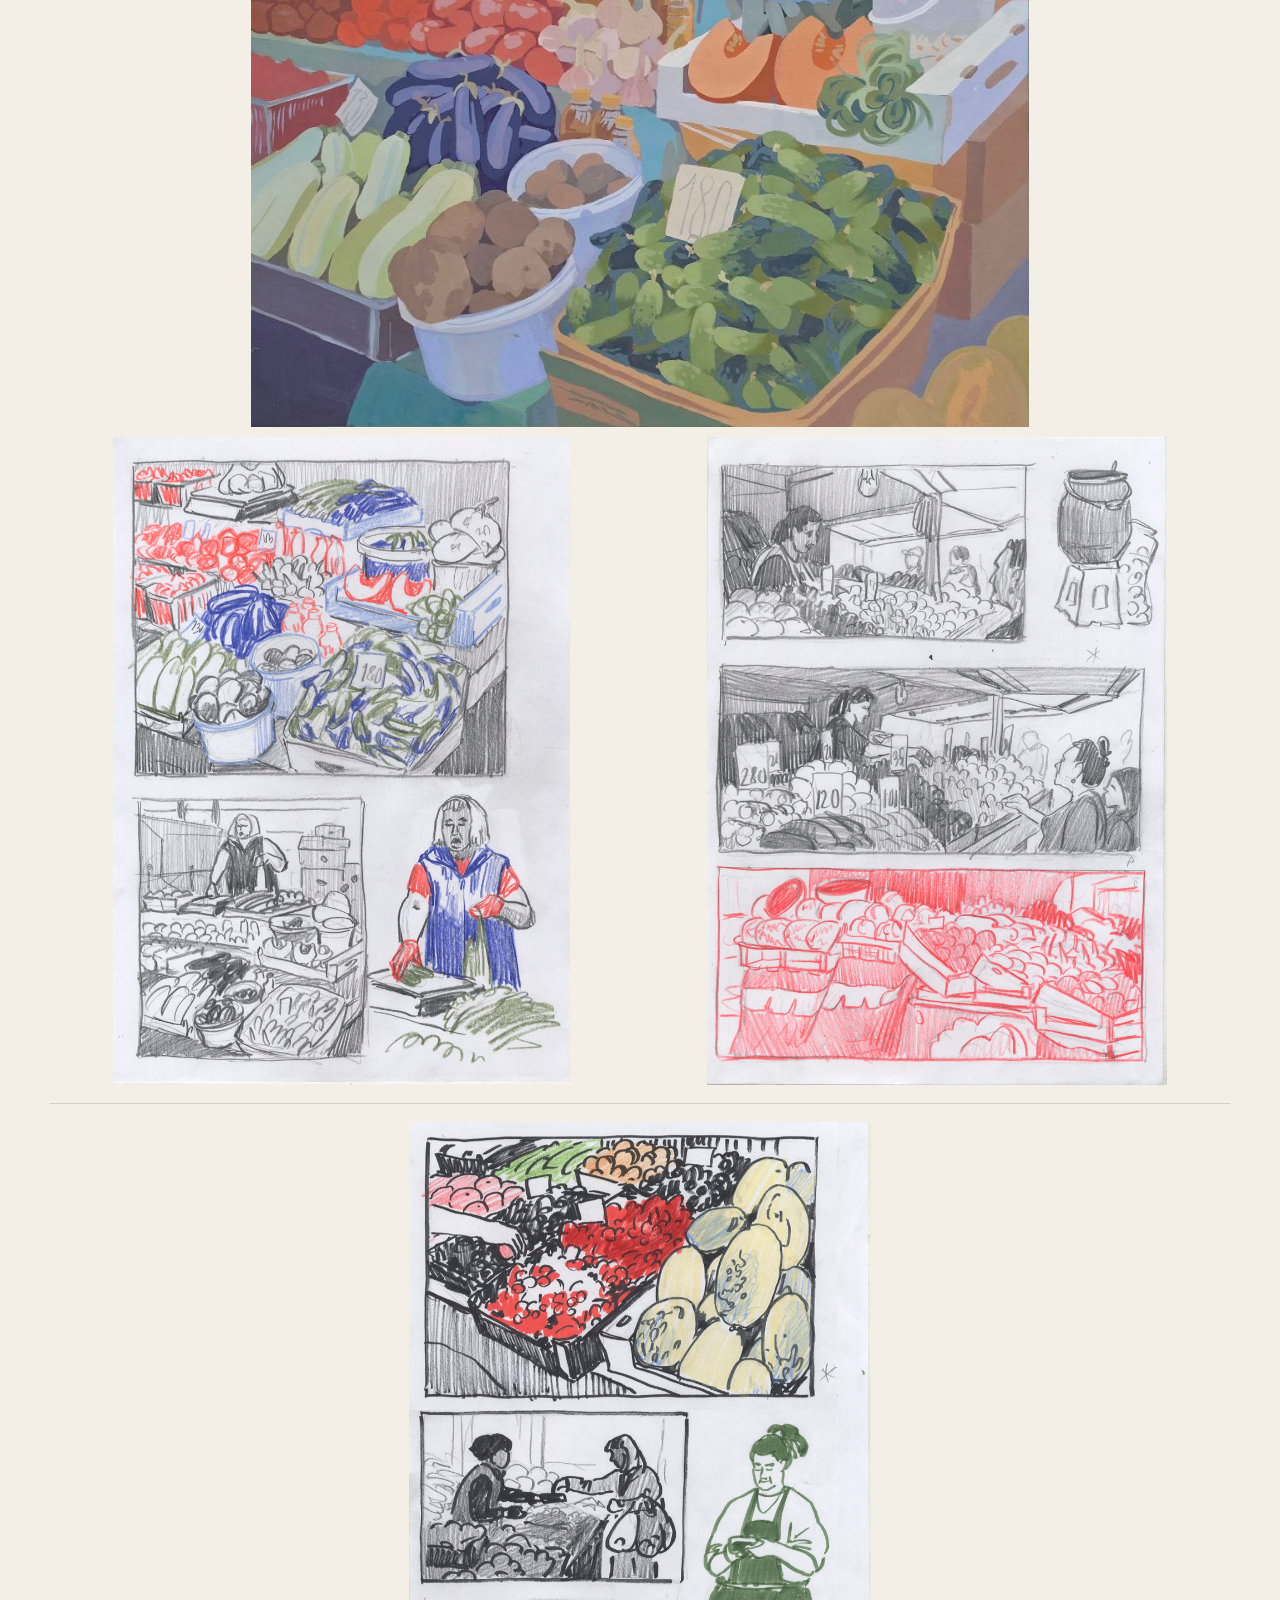
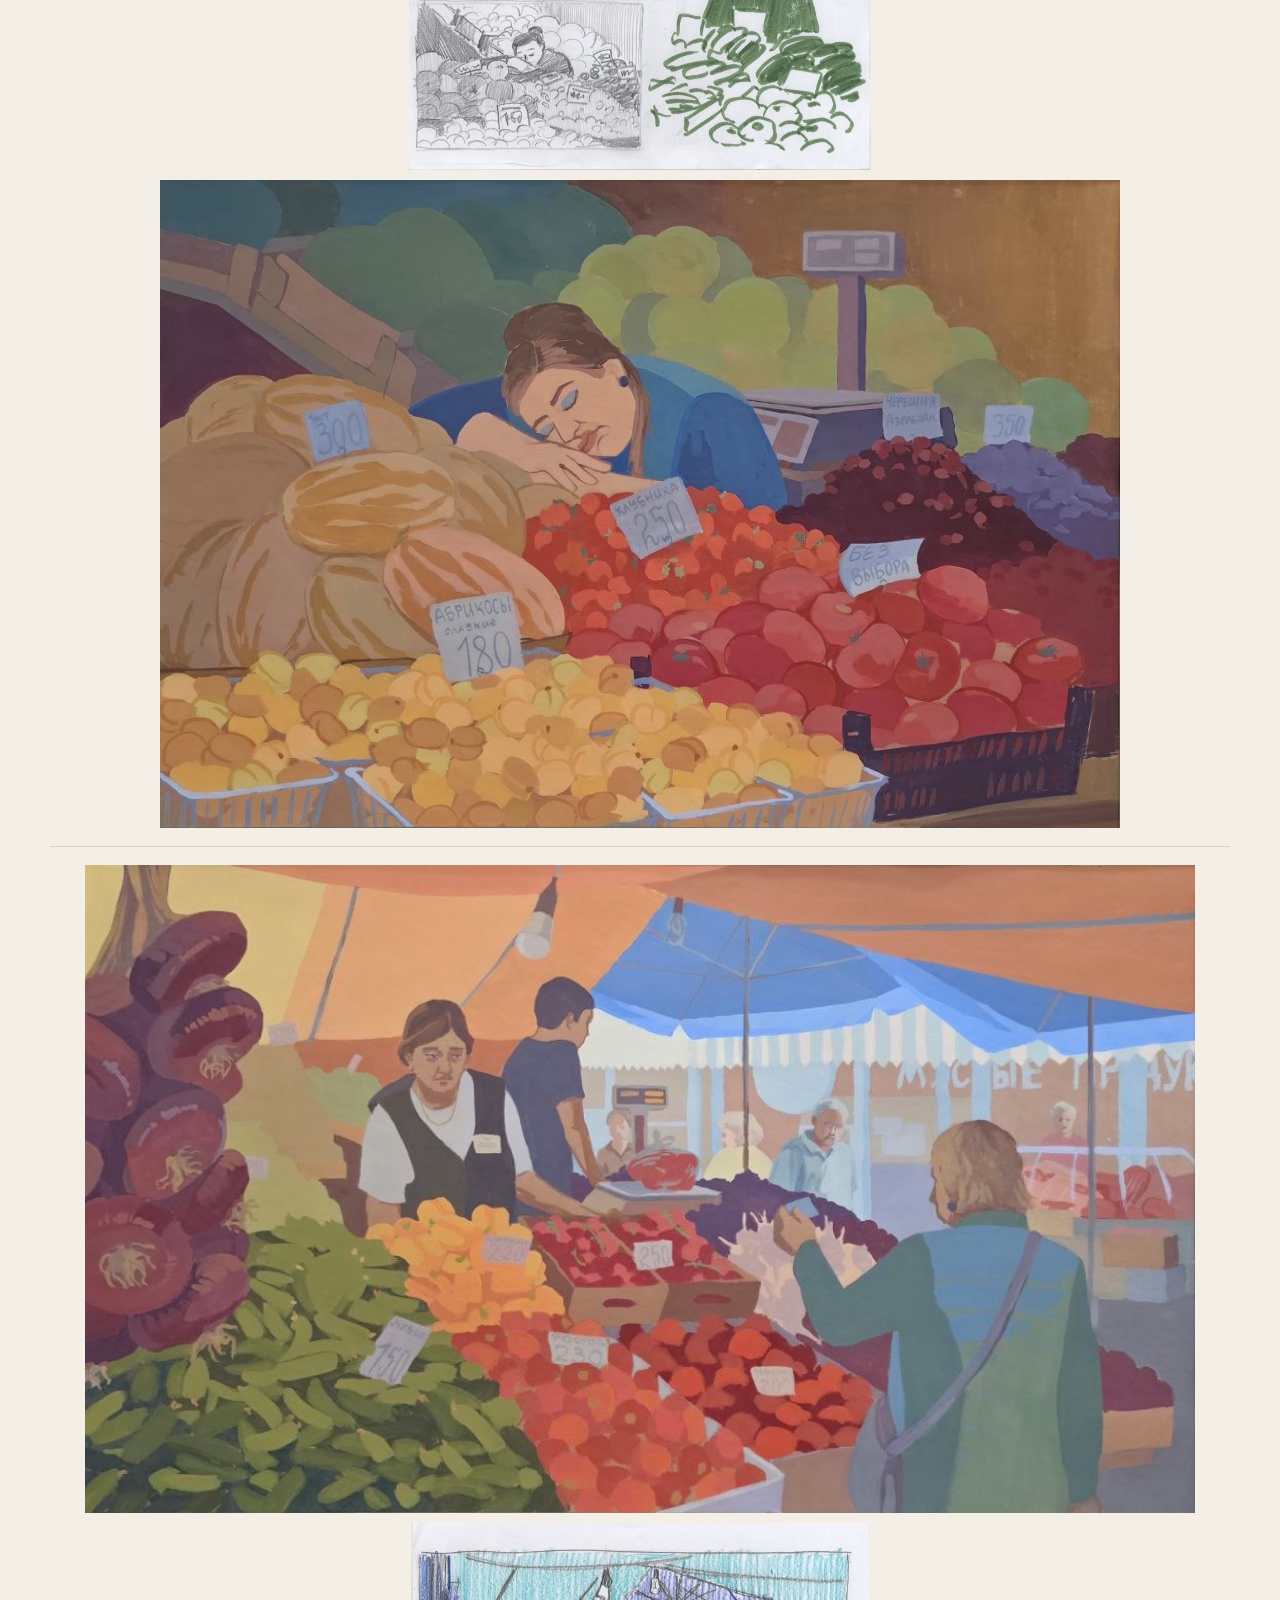
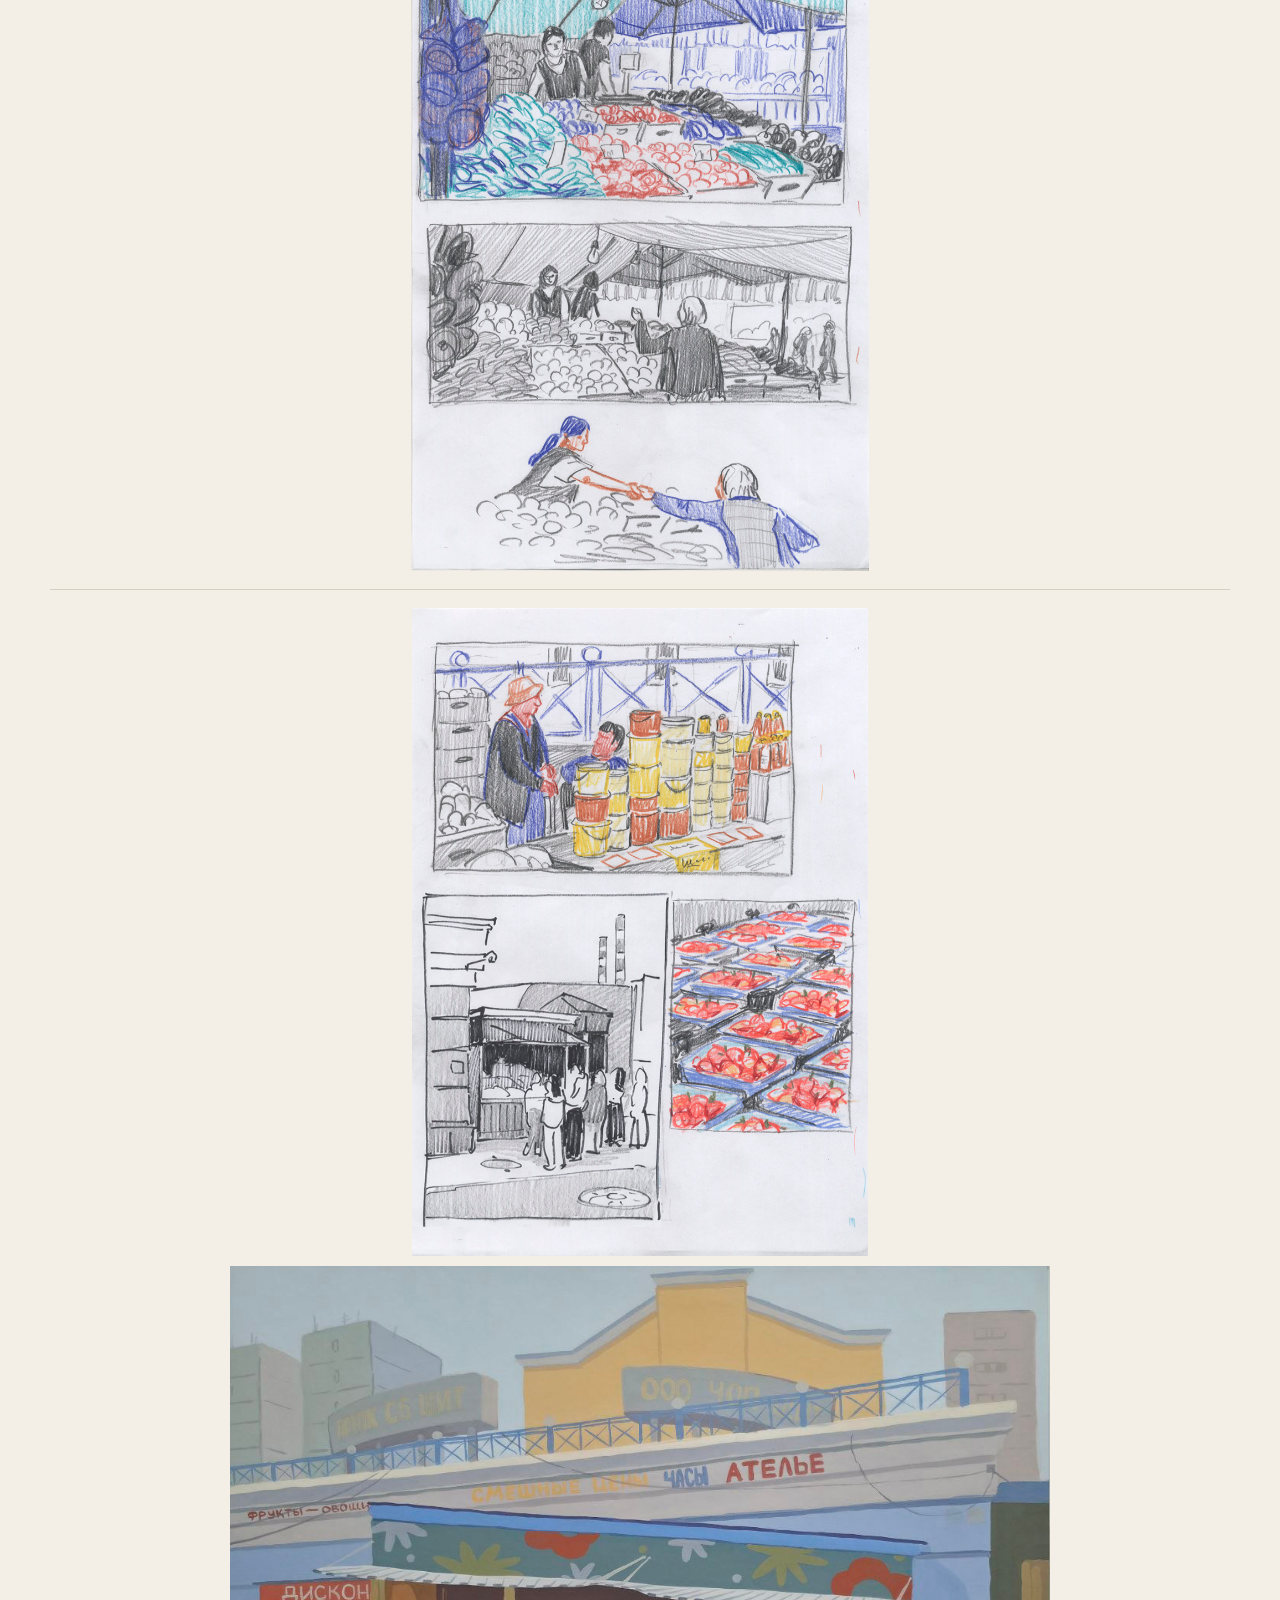
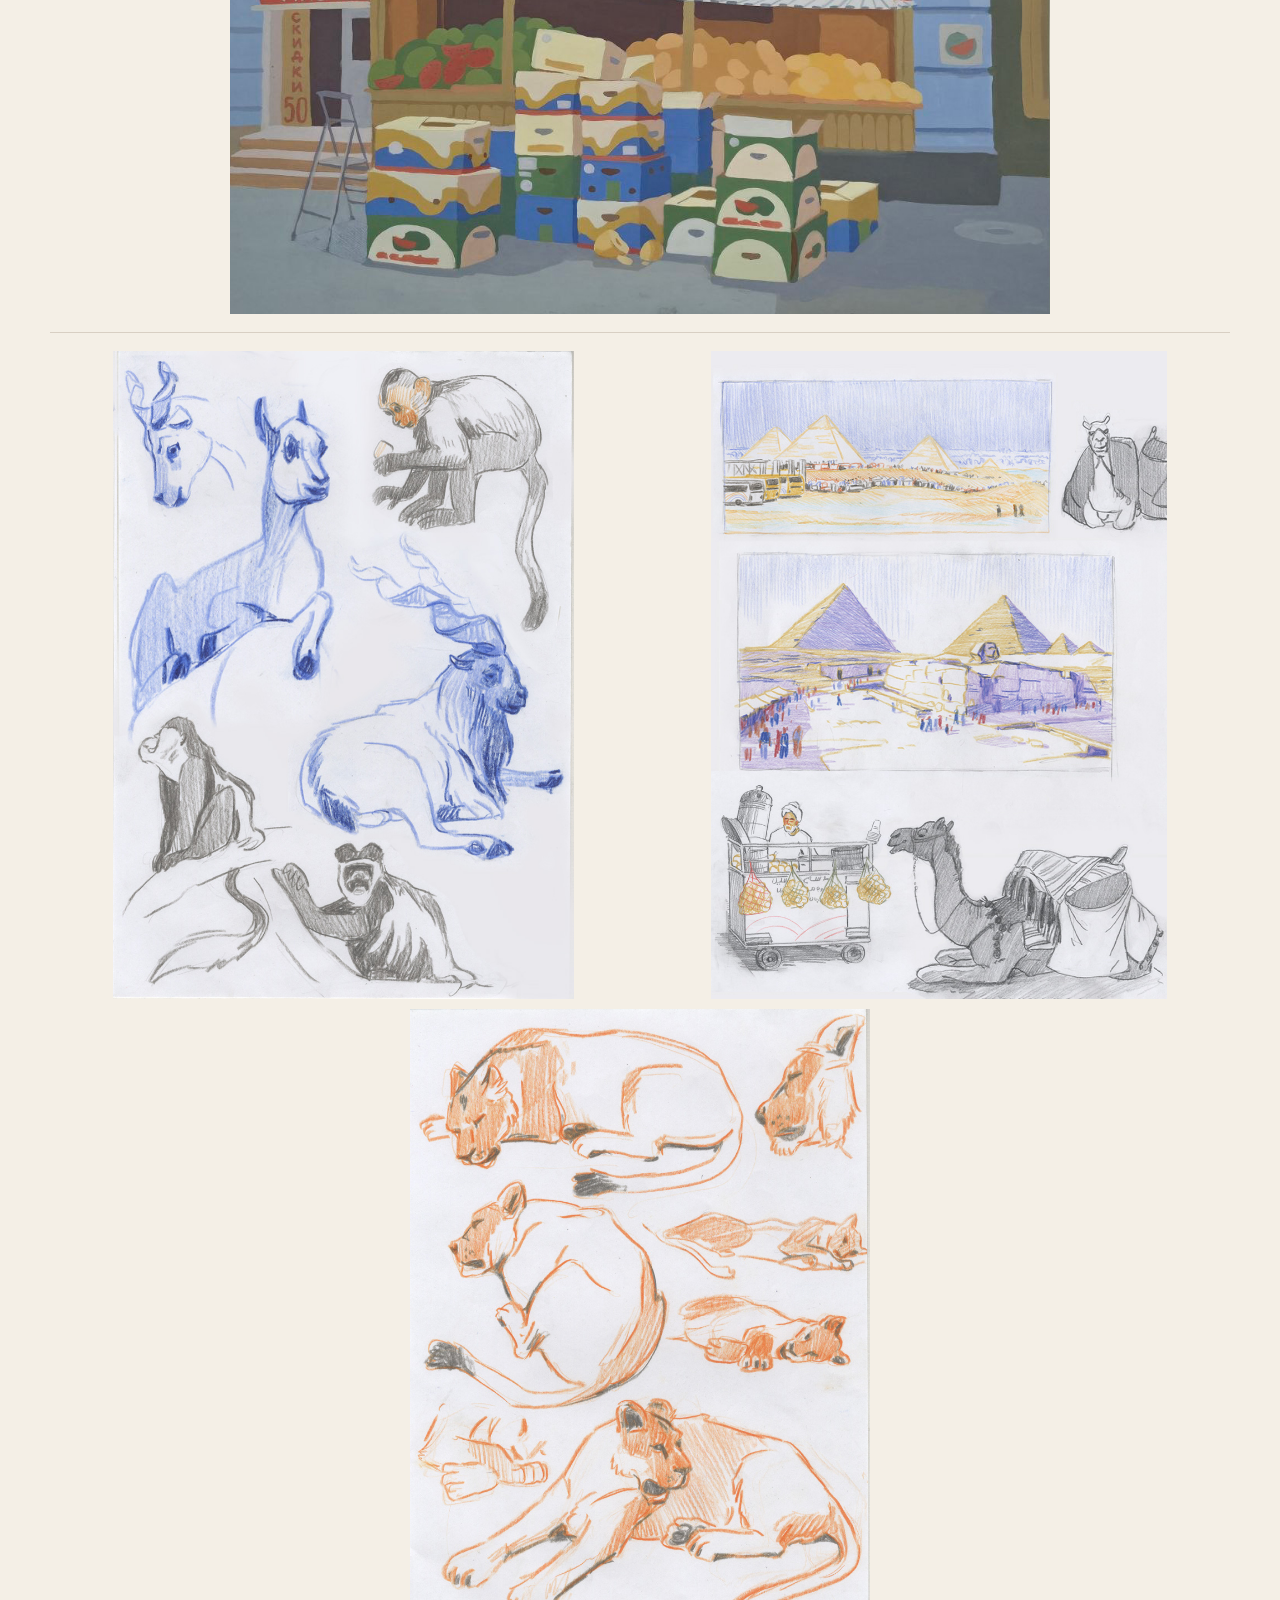
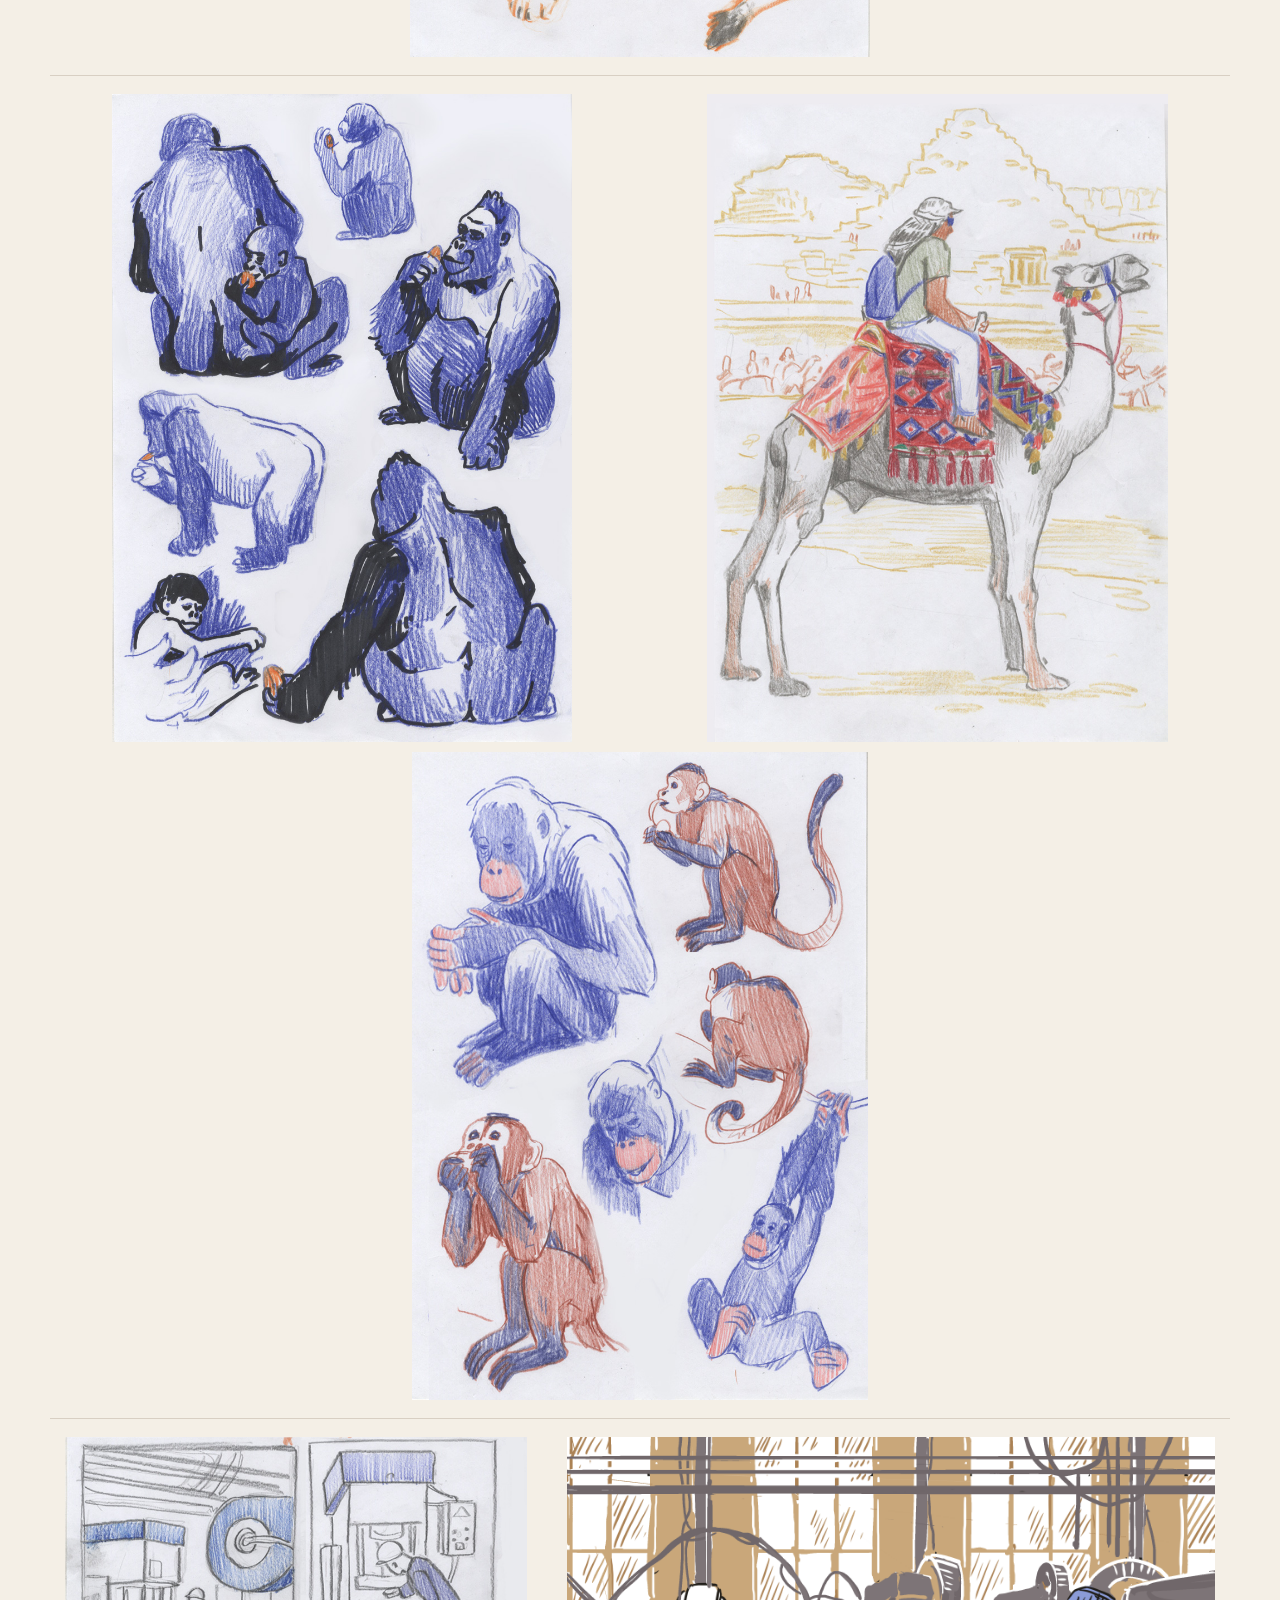
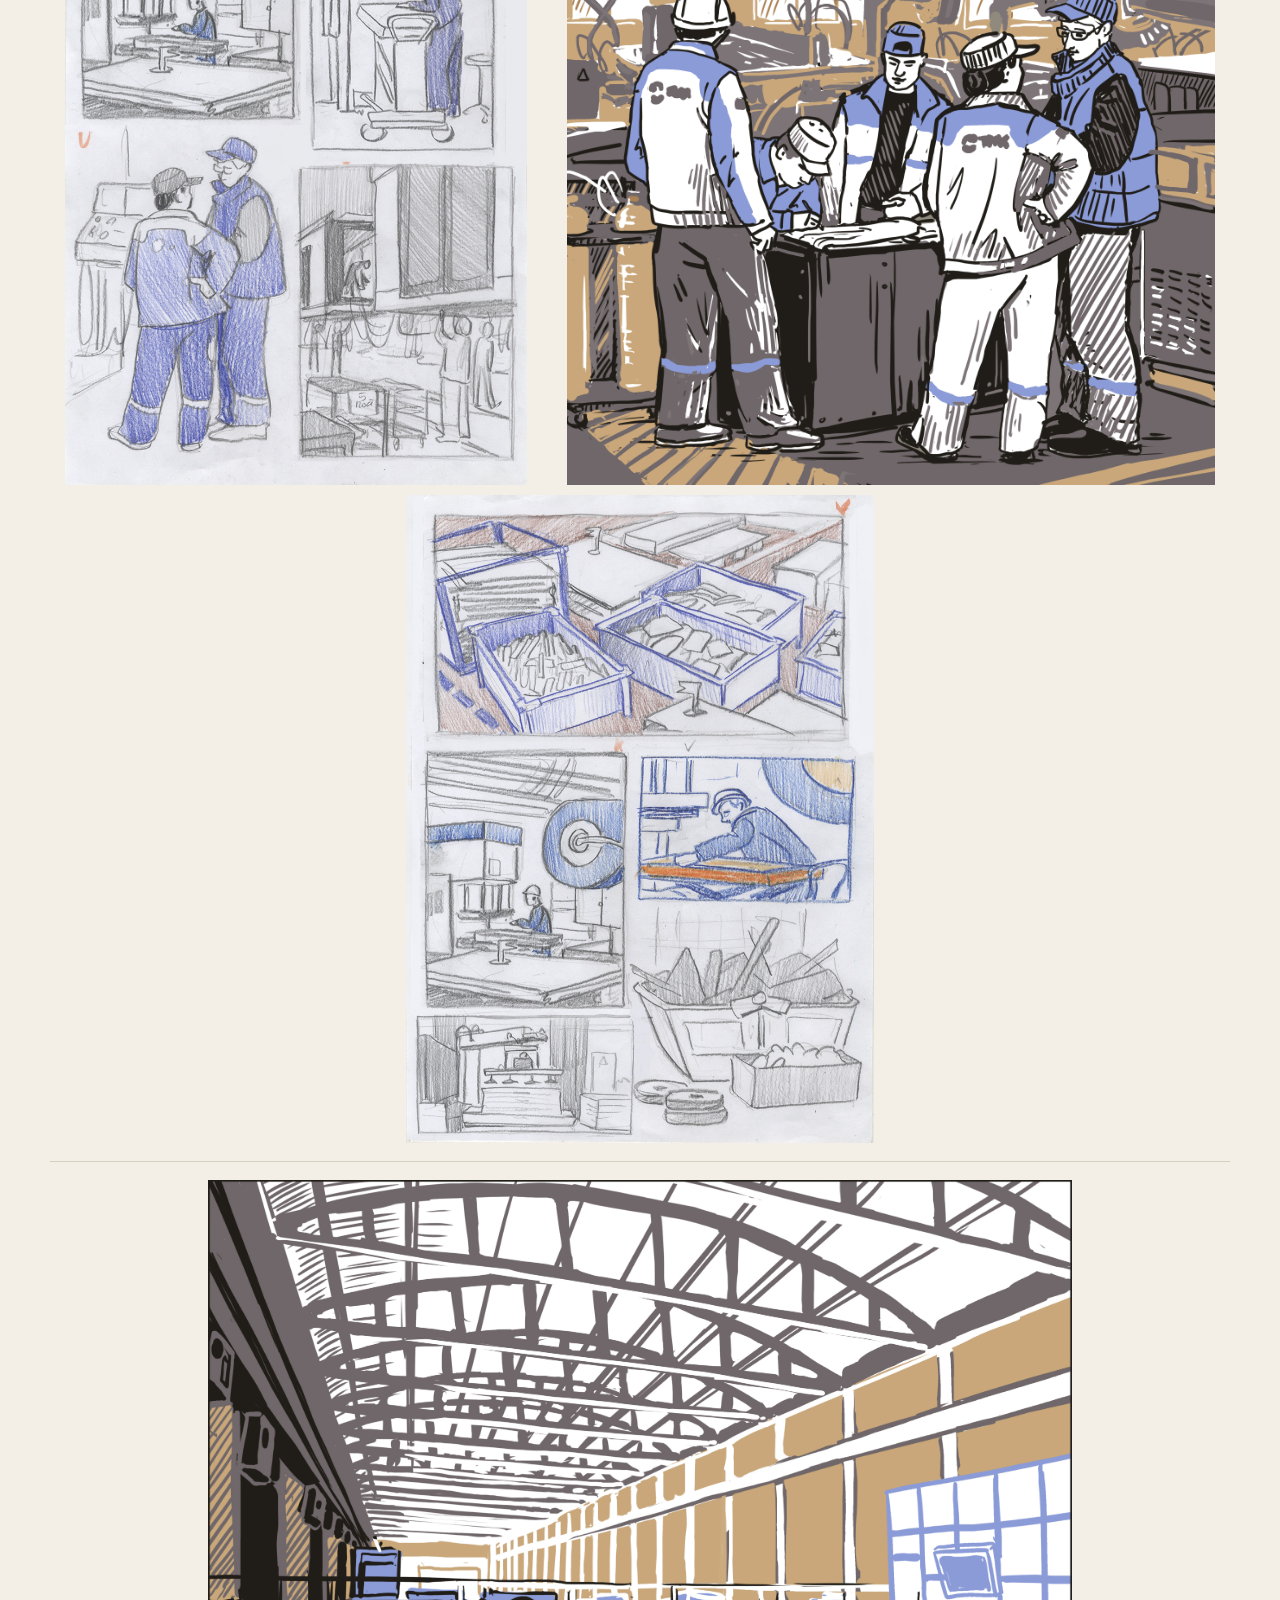
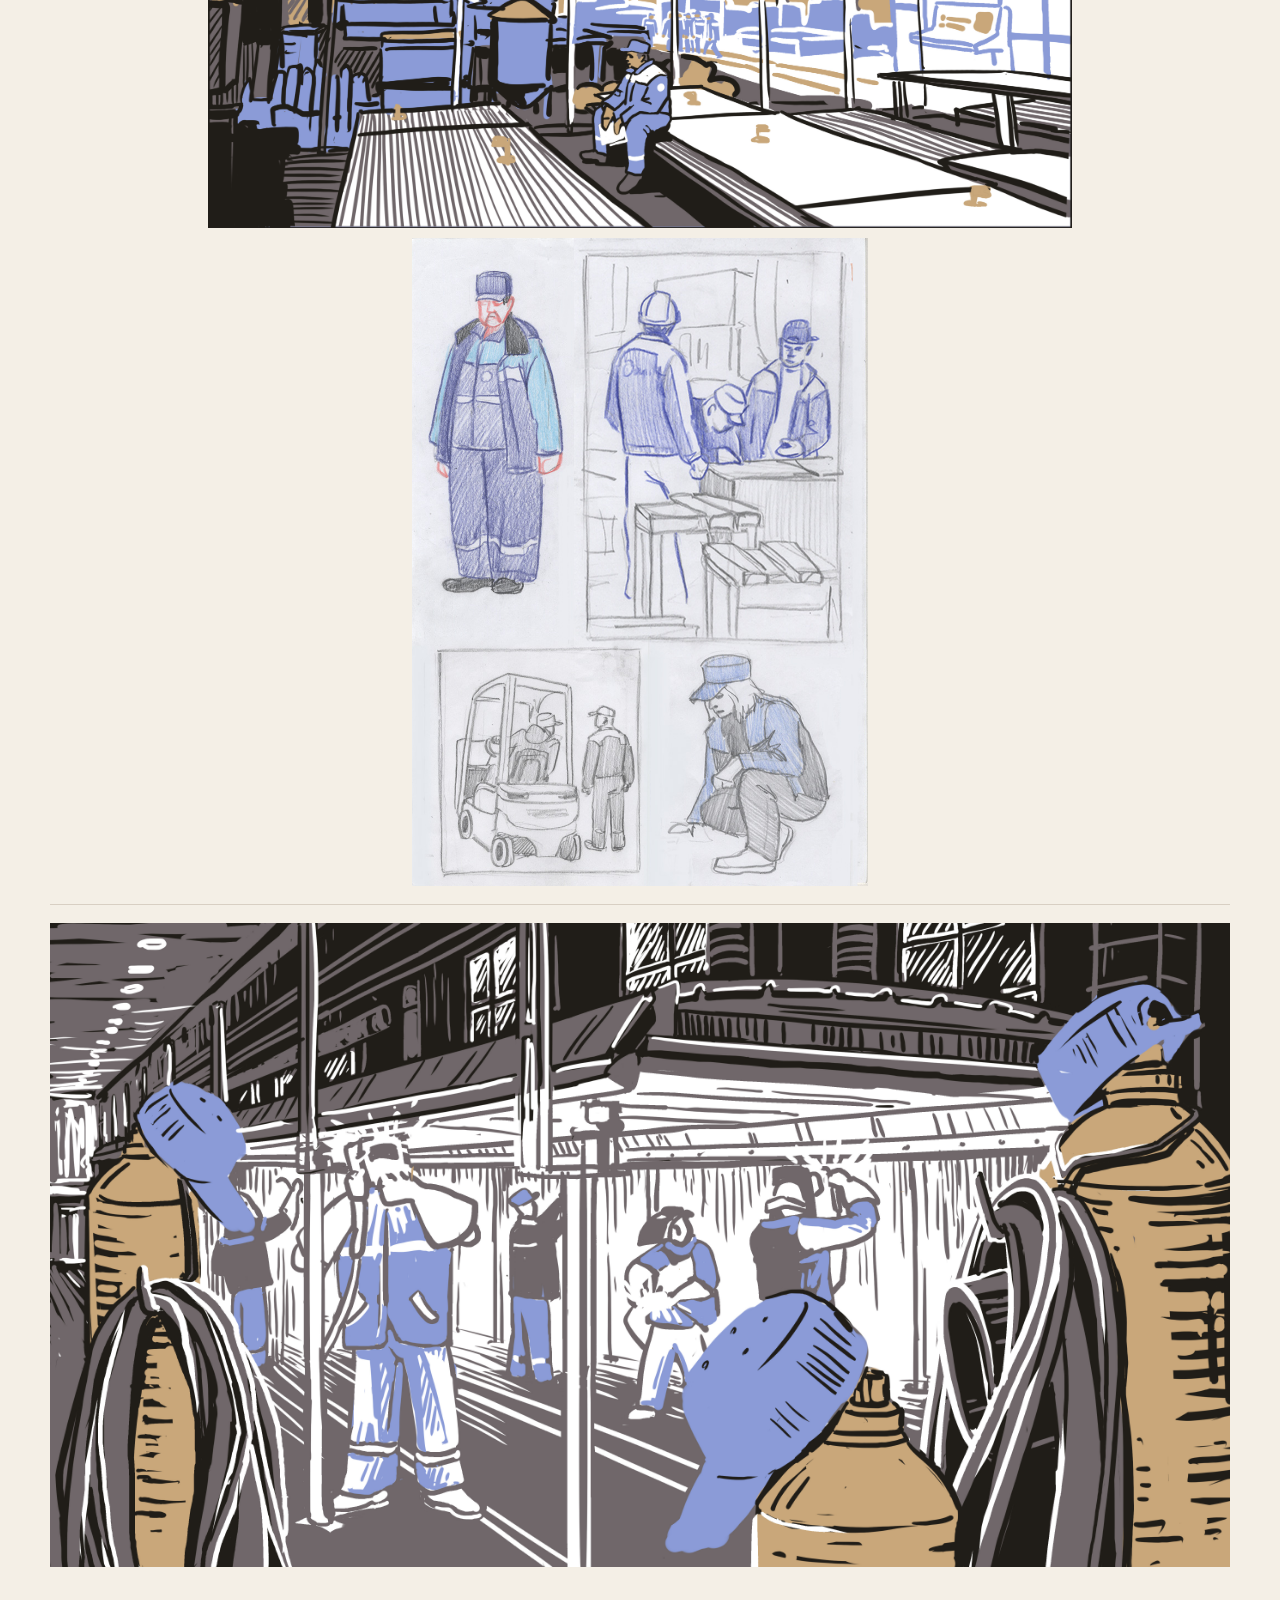
==== commit 18e8887b: "«Скетчи»: загрузить релиз, собрать галерею и страницу со скетчами" ====
--- a/index.html
+++ b/index.html
@@ -14,6 +14,7 @@
       </a>
       <nav>
         <a href="index.html" aria-current="page">Проекты</a>
+        <a href="sketches.html">Скетчи</a>
         <a href="about.html">Обо мне</a>
       </nav>
     </header>
@@ -70,7 +71,17 @@
     </section>
     <section class="projects sketches">
       <h1 class="page-title">Скетчи</h1>
-      <p class="lede">Раздел в разработке. Скоро здесь появятся рисунки.</p>
+      <div class="rows">
+<div class="row" data-row="1"><div class="main-zone"><a class="cell"><img src="portfolio/Sketches/1_1.jpg" alt="1_1.jpg"></a><a class="cell"><img src="portfolio/Sketches/1_2.jpg" alt="1_2.jpg"></a><a class="cell"><img src="portfolio/Sketches/1_3.jpg" alt="1_3.jpg"></a></div></div>
+<div class="row" data-row="2"><div class="main-zone"><a class="cell"><img src="portfolio/Sketches/2_1.jpg" alt="2_1.jpg"></a><a class="cell"><img src="portfolio/Sketches/2_2.jpg" alt="2_2.jpg"></a></div></div>
+<div class="row" data-row="3"><div class="main-zone"><a class="cell"><img src="portfolio/Sketches/3_1.jpg" alt="3_1.jpg"></a><a class="cell"><img src="portfolio/Sketches/3_2.jpg" alt="3_2.jpg"></a></div></div>
+<div class="row" data-row="4"><div class="main-zone"><a class="cell"><img src="portfolio/Sketches/4_1.jpg" alt="4_1.jpg"></a><a class="cell"><img src="portfolio/Sketches/4_2.jpg" alt="4_2.jpg"></a></div></div>
+<div class="row" data-row="5"><div class="main-zone"><a class="cell"><img src="portfolio/Sketches/5_1.jpg" alt="5_1.jpg"></a><a class="cell"><img src="portfolio/Sketches/5_2.jpg" alt="5_2.jpg"></a><a class="cell"><img src="portfolio/Sketches/5_3.jpg" alt="5_3.jpg"></a></div></div>
+<div class="row" data-row="6"><div class="main-zone"><a class="cell"><img src="portfolio/Sketches/6_1.jpg" alt="6_1.jpg"></a><a class="cell"><img src="portfolio/Sketches/6_2.jpg" alt="6_2.jpg"></a><a class="cell"><img src="portfolio/Sketches/6_3.jpg" alt="6_3.jpg"></a></div></div>
+<div class="row" data-row="7"><div class="main-zone"><a class="cell"><img src="portfolio/Sketches/7_1.jpg" alt="7_1.jpg"></a><a class="cell"><img src="portfolio/Sketches/7_2.jpg" alt="7_2.jpg"></a><a class="cell"><img src="portfolio/Sketches/7_3.jpg" alt="7_3.jpg"></a></div></div>
+<div class="row" data-row="8"><div class="main-zone"><a class="cell"><img src="portfolio/Sketches/8_1.jpg" alt="8_1.jpg"></a><a class="cell"><img src="portfolio/Sketches/8_2.jpg" alt="8_2.jpg"></a></div></div>
+<div class="row" data-row="9"><div class="main-zone"><a class="cell"><img src="portfolio/Sketches/9_1.jpg" alt="9_1.jpg"></a></div></div>
+      </div>
     </section>
   </div>
   <footer class="site">
--- a/css/site.css
+++ b/css/site.css
@@ -65,7 +65,7 @@
   display: block;
   margin-top: 10px;
   font-family: Georgia, "Palatino Linotype", serif;
-  font-size: 12px;
+  font-size: 16px;
   letter-spacing: 0.18em;
   text-transform: uppercase;
   color: var(--brand-color);
@@ -74,7 +74,7 @@
 nav a {
   margin-left: 22px;
   font-family: Georgia, "Palatino Linotype", serif;
-  font-size: 13px;
+  font-size: 16px;
   letter-spacing: 0.12em;
   text-transform: uppercase;
   color: var(--brand-color);
@@ -148,6 +148,7 @@
   margin: 0 0 28px;
   font-size: 17px;
   line-height: 1.55;
+  text-align: justify;
 }
 
 table.credits {
@@ -209,12 +210,29 @@
   display: none;
 }
 
+.row:has(.col[data-side="l"]) .col {
+  flex: 0 0 auto;
+  width: min(40vw, 420px);
+}
+
+.row:has(.col[data-side="l"]) .main-zone {
+  justify-content: center;
+}
+
+.row:has(.col[data-side="l"]) .col .cell {
+  cursor: zoom-in;
+}
+
 .row .main-zone {
   display: flex;
   flex-wrap: wrap;
   gap: 10px;
   flex: 1 1 0%;
   min-width: 0;
+}
+
+.row .col .cell {
+  flex: 0 0 auto;
 }
 
 .row .cell {
@@ -232,11 +250,29 @@
 .row img {
   width: 100%;
   object-fit: cover;
-  background: #e4d8c8;
+  background: var(--paper);
 }
 
 .row .main-zone img {
   max-height: 72vh;
+  height: auto;
+  object-fit: contain;
+}
+
+.main-zone[data-fit="hw"] {
+  justify-content: center;
+}
+
+.main-zone[data-fit="hw"] .cell {
+  flex: 0 0 auto;
+}
+
+.main-zone[data-fit="hw"] .cell img {
+  max-height: none;
+  height: 44vh;
+  width: auto;
+  max-width: 100%;
+  object-fit: contain;
 }
 
 .row .col img {
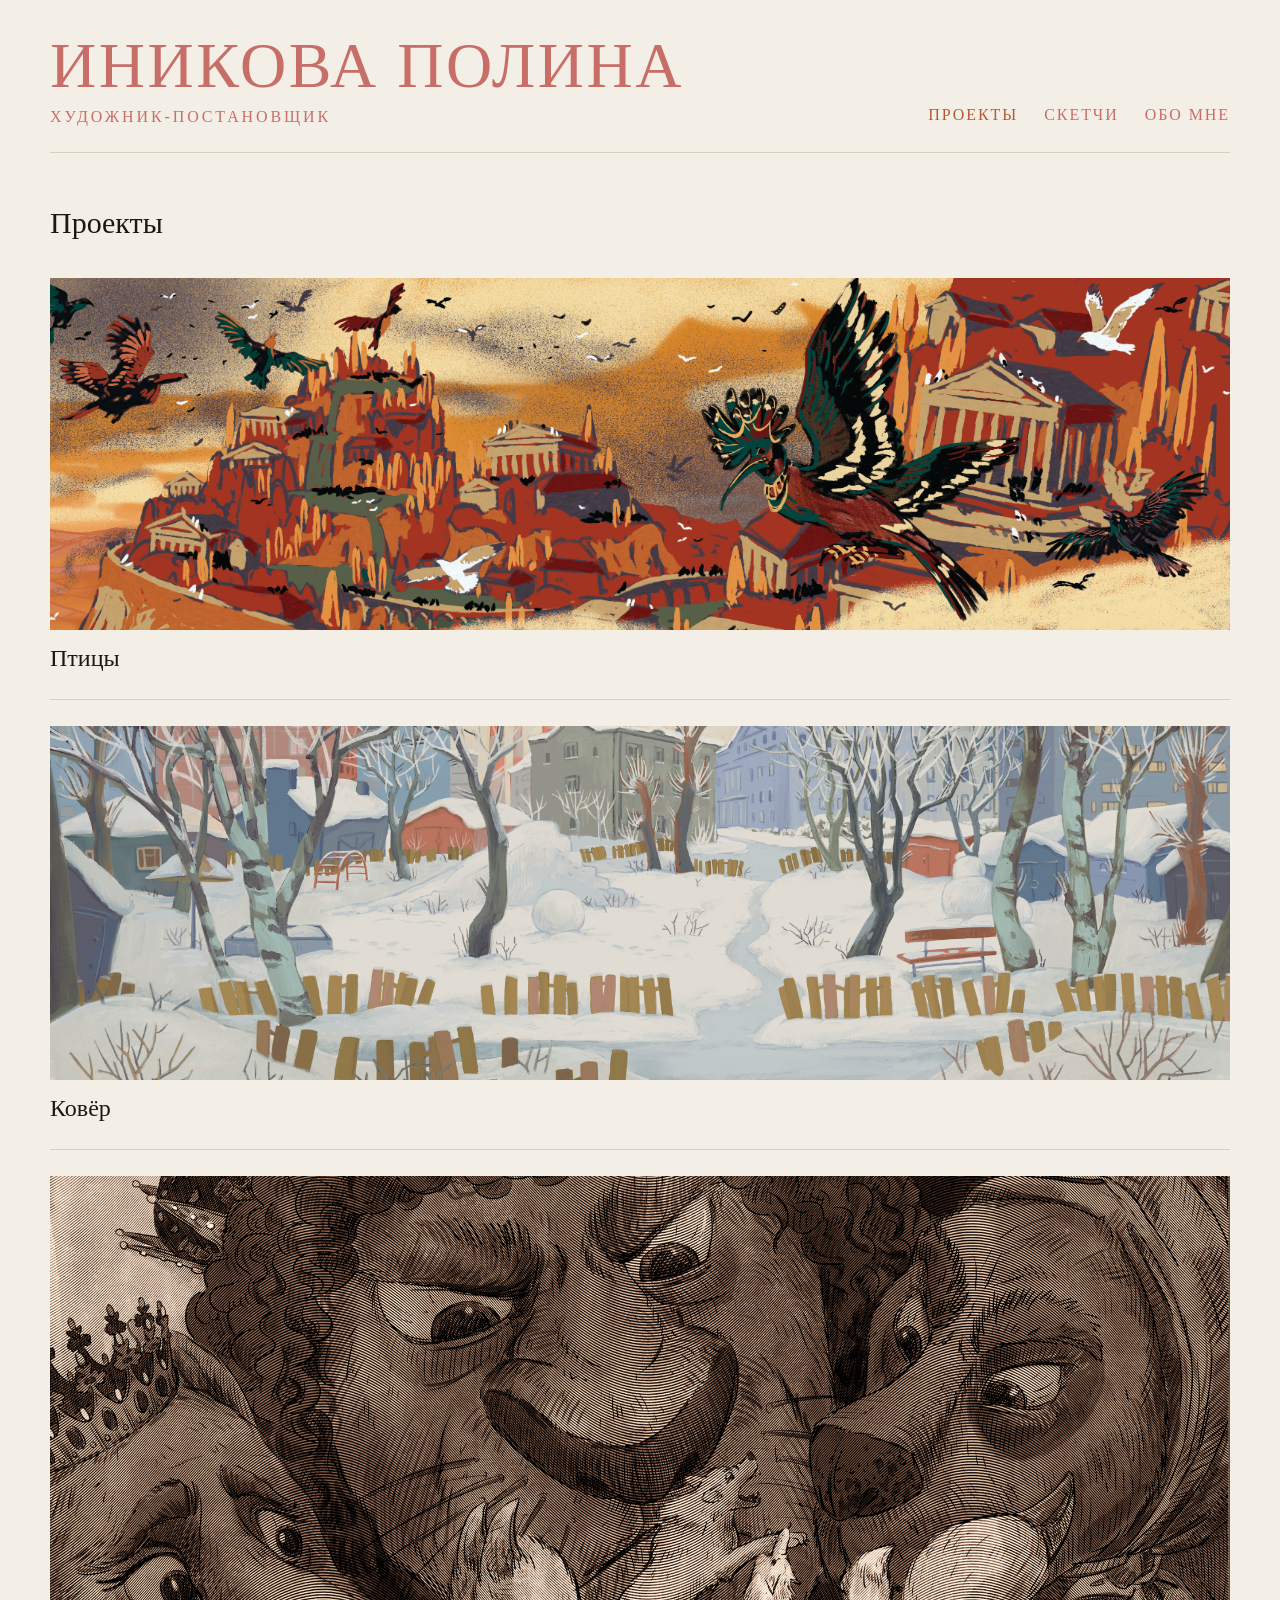
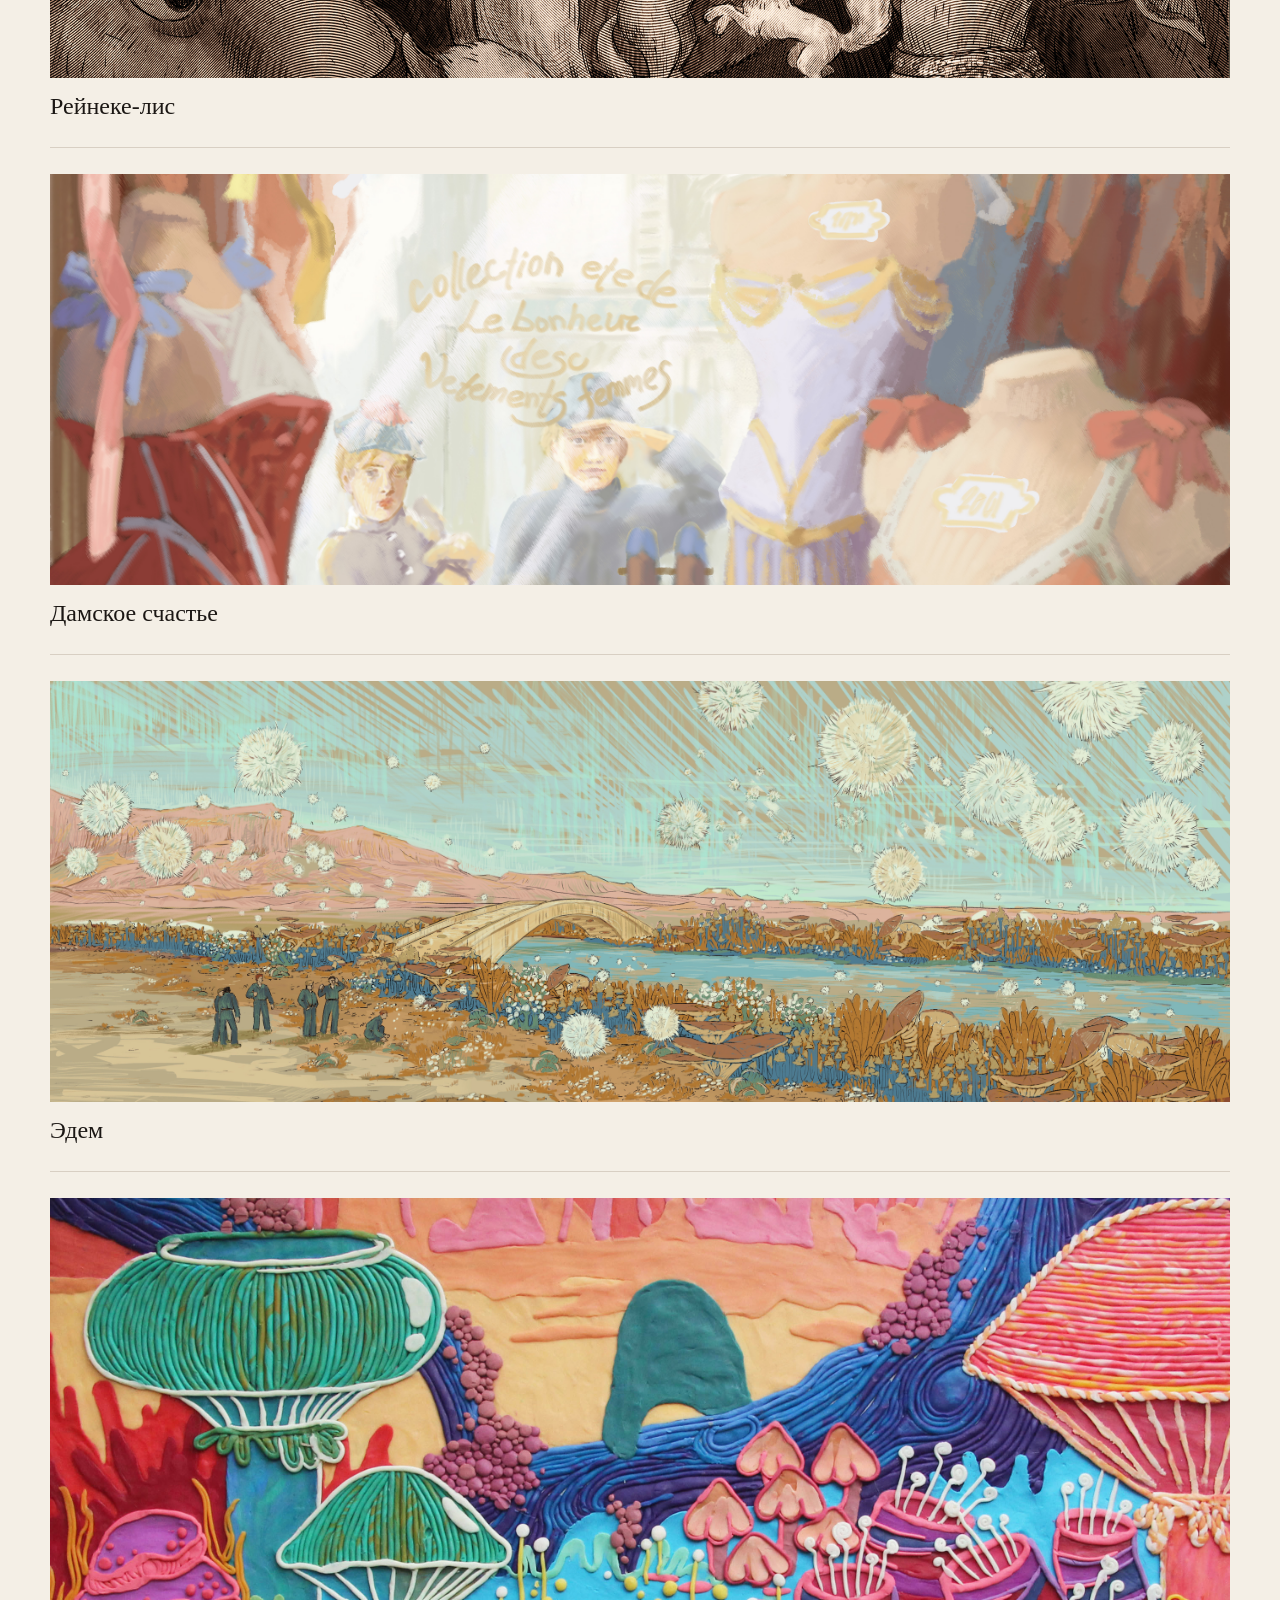
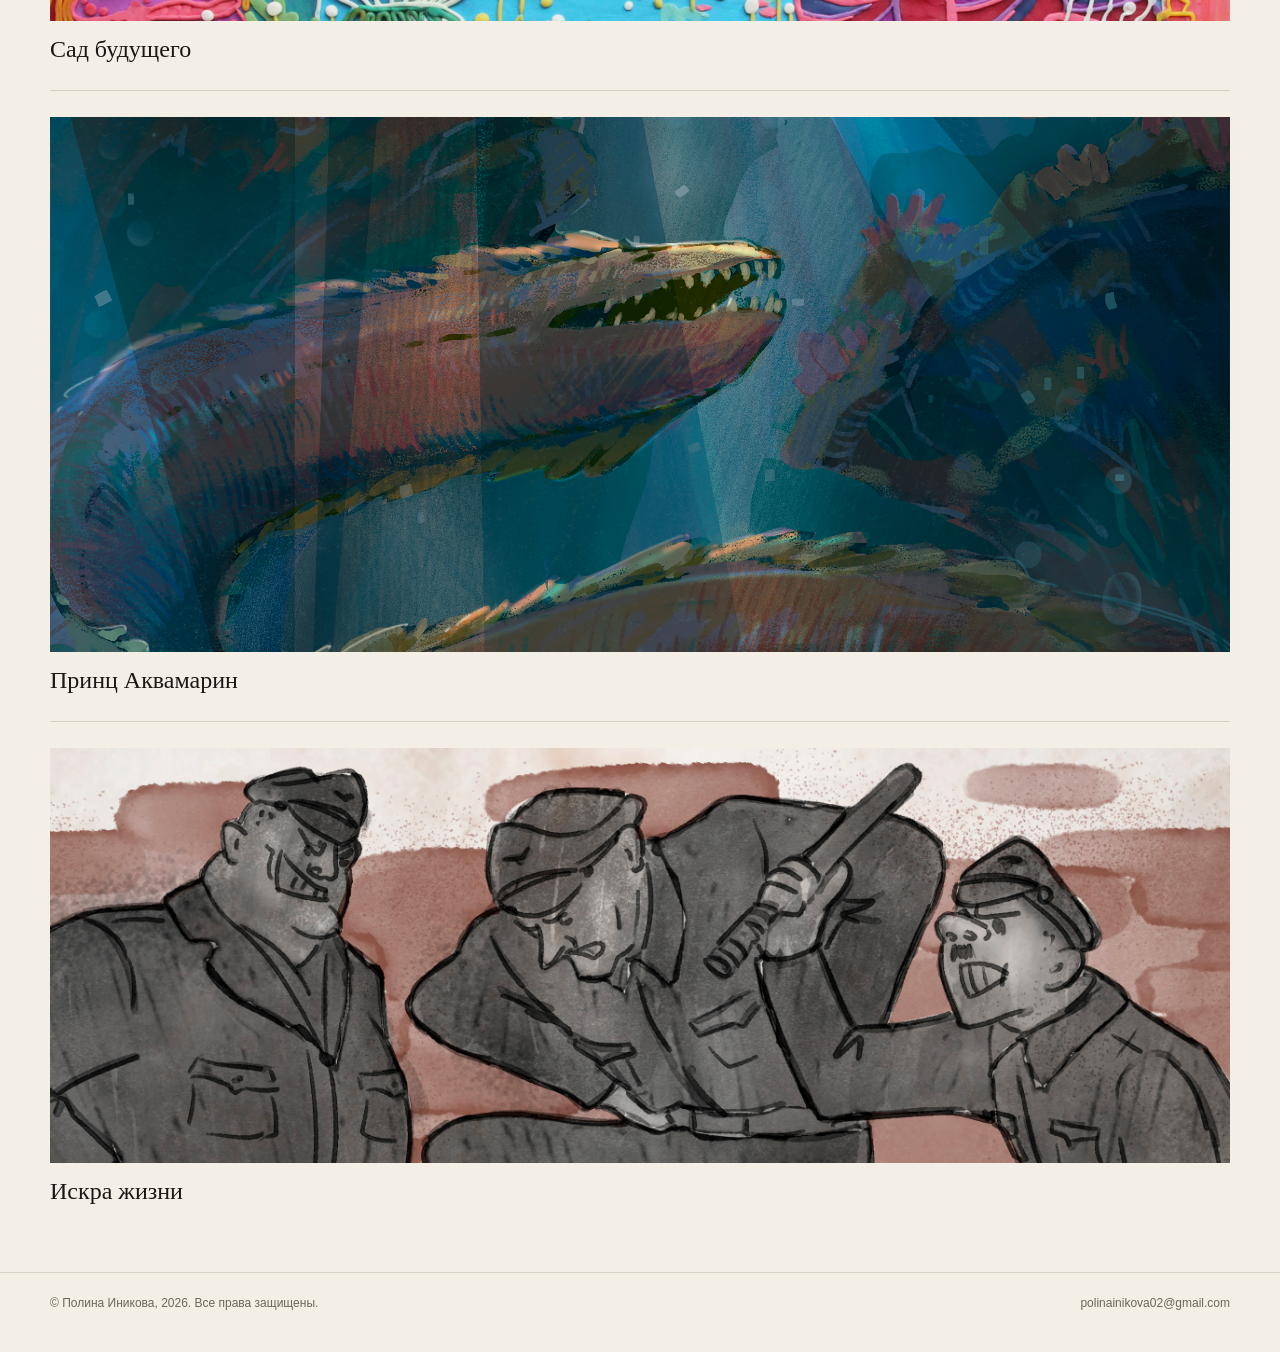
==== commit 45d0f727: "Убрать галерею скетчей с главной — оставить только на своей странице" ====
--- a/index.html
+++ b/index.html
@@ -69,20 +69,6 @@
       </div>
     </a>
     </section>
-    <section class="projects sketches">
-      <h1 class="page-title">Скетчи</h1>
-      <div class="rows">
-<div class="row" data-row="1"><div class="main-zone"><a class="cell"><img src="portfolio/Sketches/1_1.jpg" alt="1_1.jpg"></a><a class="cell"><img src="portfolio/Sketches/1_2.jpg" alt="1_2.jpg"></a><a class="cell"><img src="portfolio/Sketches/1_3.jpg" alt="1_3.jpg"></a></div></div>
-<div class="row" data-row="2"><div class="main-zone"><a class="cell"><img src="portfolio/Sketches/2_1.jpg" alt="2_1.jpg"></a><a class="cell"><img src="portfolio/Sketches/2_2.jpg" alt="2_2.jpg"></a></div></div>
-<div class="row" data-row="3"><div class="main-zone"><a class="cell"><img src="portfolio/Sketches/3_1.jpg" alt="3_1.jpg"></a><a class="cell"><img src="portfolio/Sketches/3_2.jpg" alt="3_2.jpg"></a></div></div>
-<div class="row" data-row="4"><div class="main-zone"><a class="cell"><img src="portfolio/Sketches/4_1.jpg" alt="4_1.jpg"></a><a class="cell"><img src="portfolio/Sketches/4_2.jpg" alt="4_2.jpg"></a></div></div>
-<div class="row" data-row="5"><div class="main-zone"><a class="cell"><img src="portfolio/Sketches/5_1.jpg" alt="5_1.jpg"></a><a class="cell"><img src="portfolio/Sketches/5_2.jpg" alt="5_2.jpg"></a><a class="cell"><img src="portfolio/Sketches/5_3.jpg" alt="5_3.jpg"></a></div></div>
-<div class="row" data-row="6"><div class="main-zone"><a class="cell"><img src="portfolio/Sketches/6_1.jpg" alt="6_1.jpg"></a><a class="cell"><img src="portfolio/Sketches/6_2.jpg" alt="6_2.jpg"></a><a class="cell"><img src="portfolio/Sketches/6_3.jpg" alt="6_3.jpg"></a></div></div>
-<div class="row" data-row="7"><div class="main-zone"><a class="cell"><img src="portfolio/Sketches/7_1.jpg" alt="7_1.jpg"></a><a class="cell"><img src="portfolio/Sketches/7_2.jpg" alt="7_2.jpg"></a><a class="cell"><img src="portfolio/Sketches/7_3.jpg" alt="7_3.jpg"></a></div></div>
-<div class="row" data-row="8"><div class="main-zone"><a class="cell"><img src="portfolio/Sketches/8_1.jpg" alt="8_1.jpg"></a><a class="cell"><img src="portfolio/Sketches/8_2.jpg" alt="8_2.jpg"></a></div></div>
-<div class="row" data-row="9"><div class="main-zone"><a class="cell"><img src="portfolio/Sketches/9_1.jpg" alt="9_1.jpg"></a></div></div>
-      </div>
-    </section>
   </div>
   <footer class="site">
     <div class="wrap">
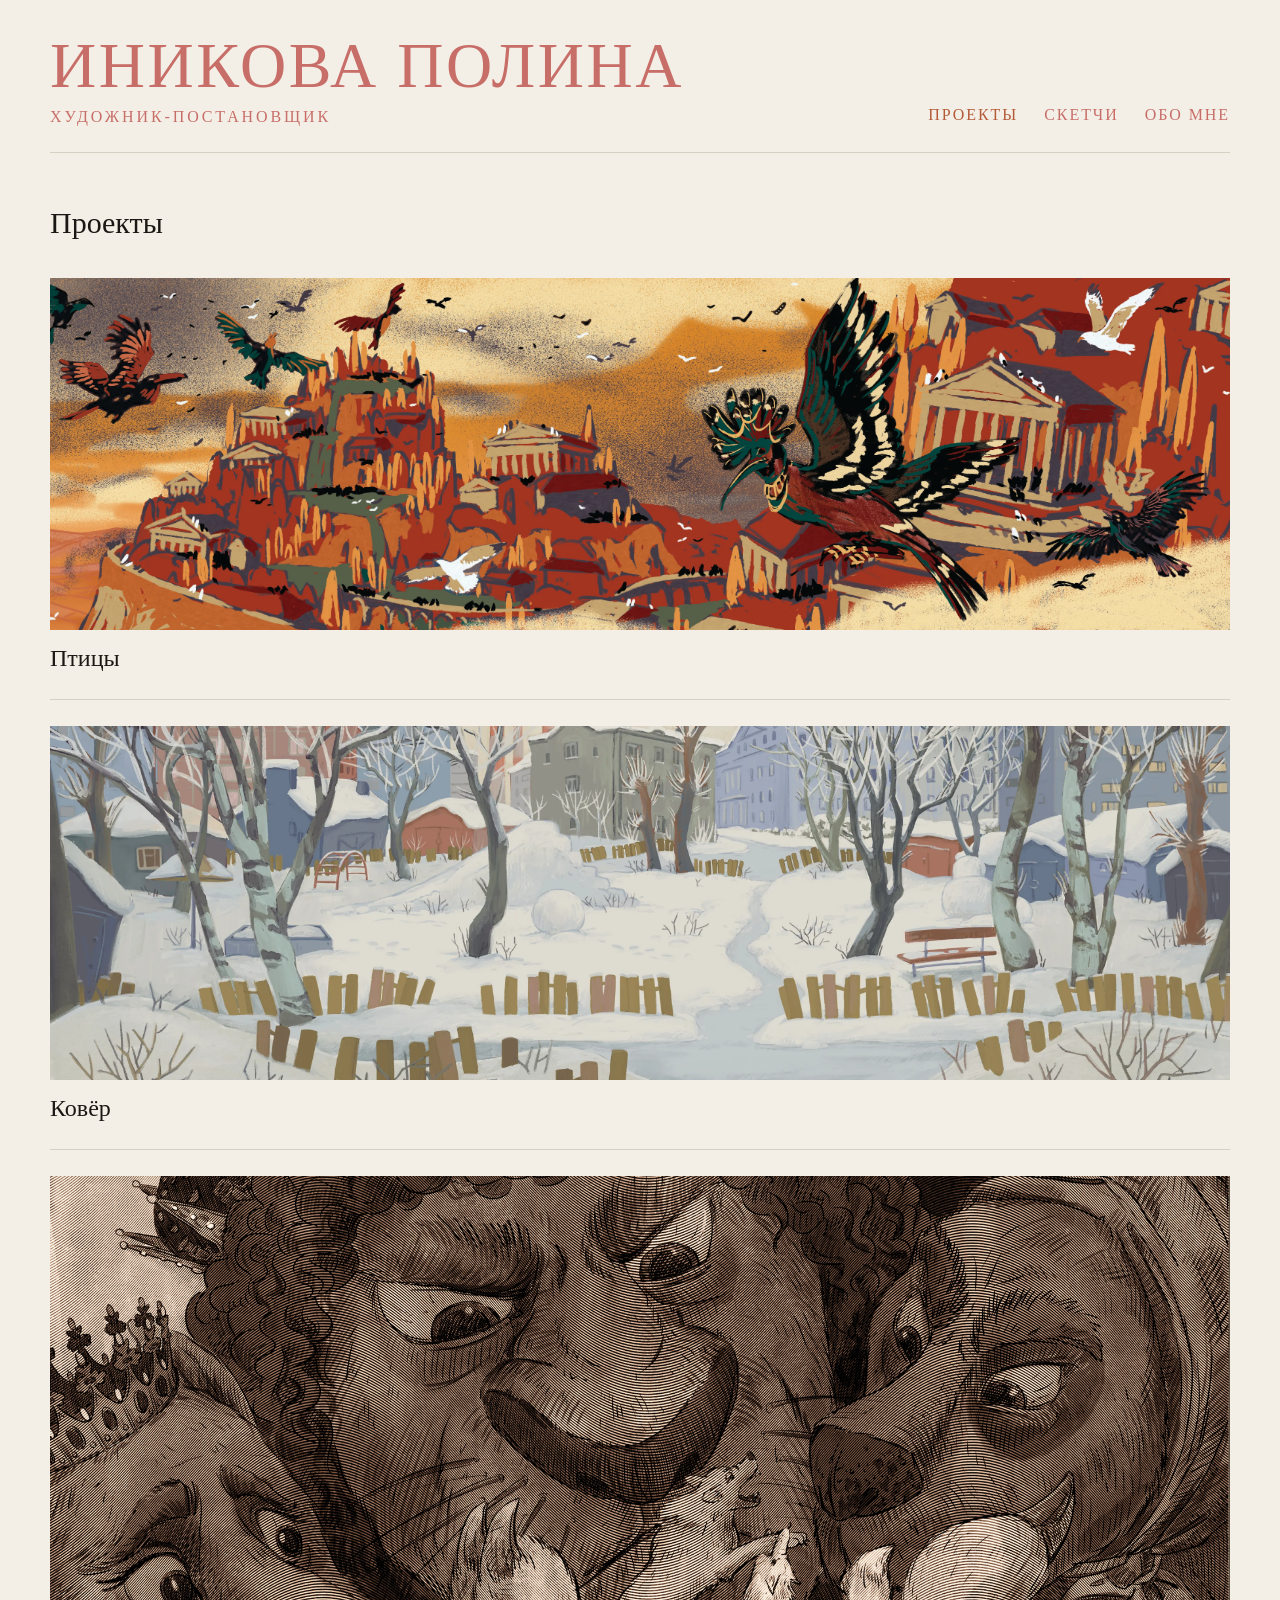
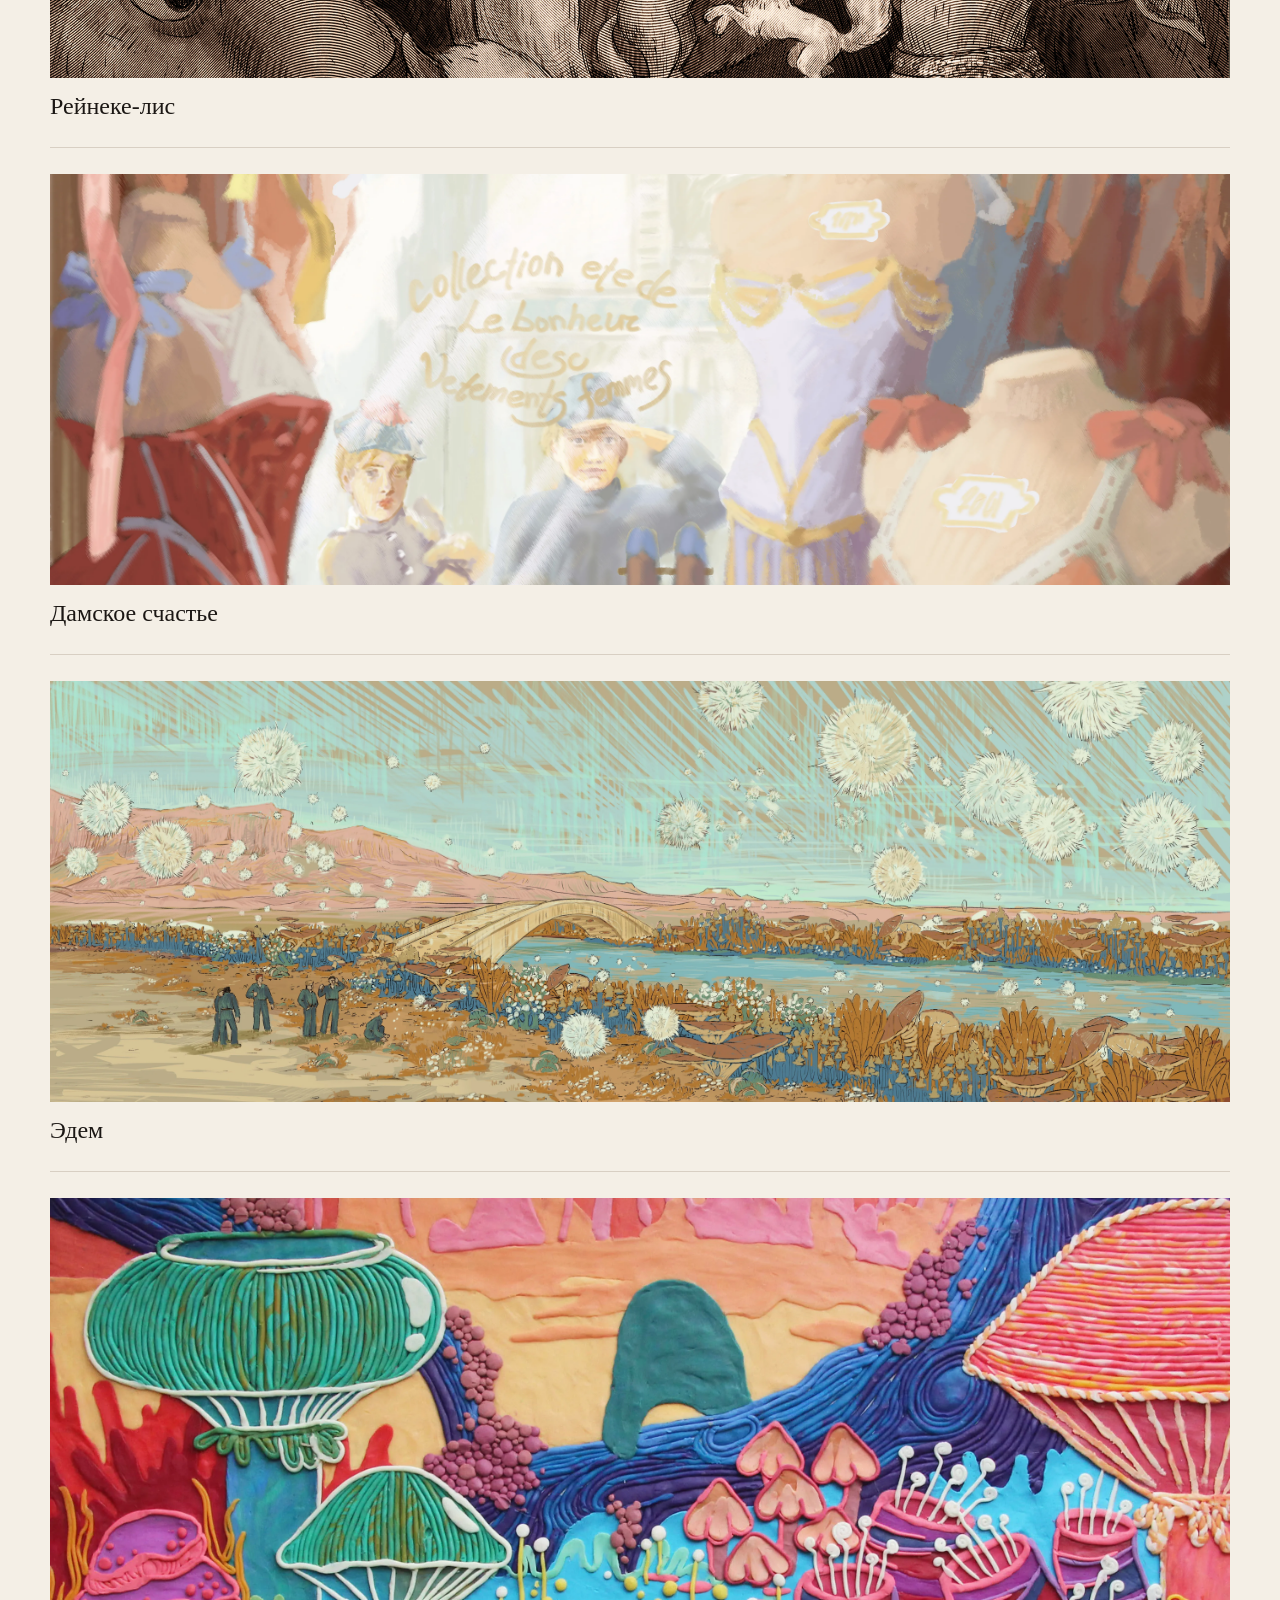
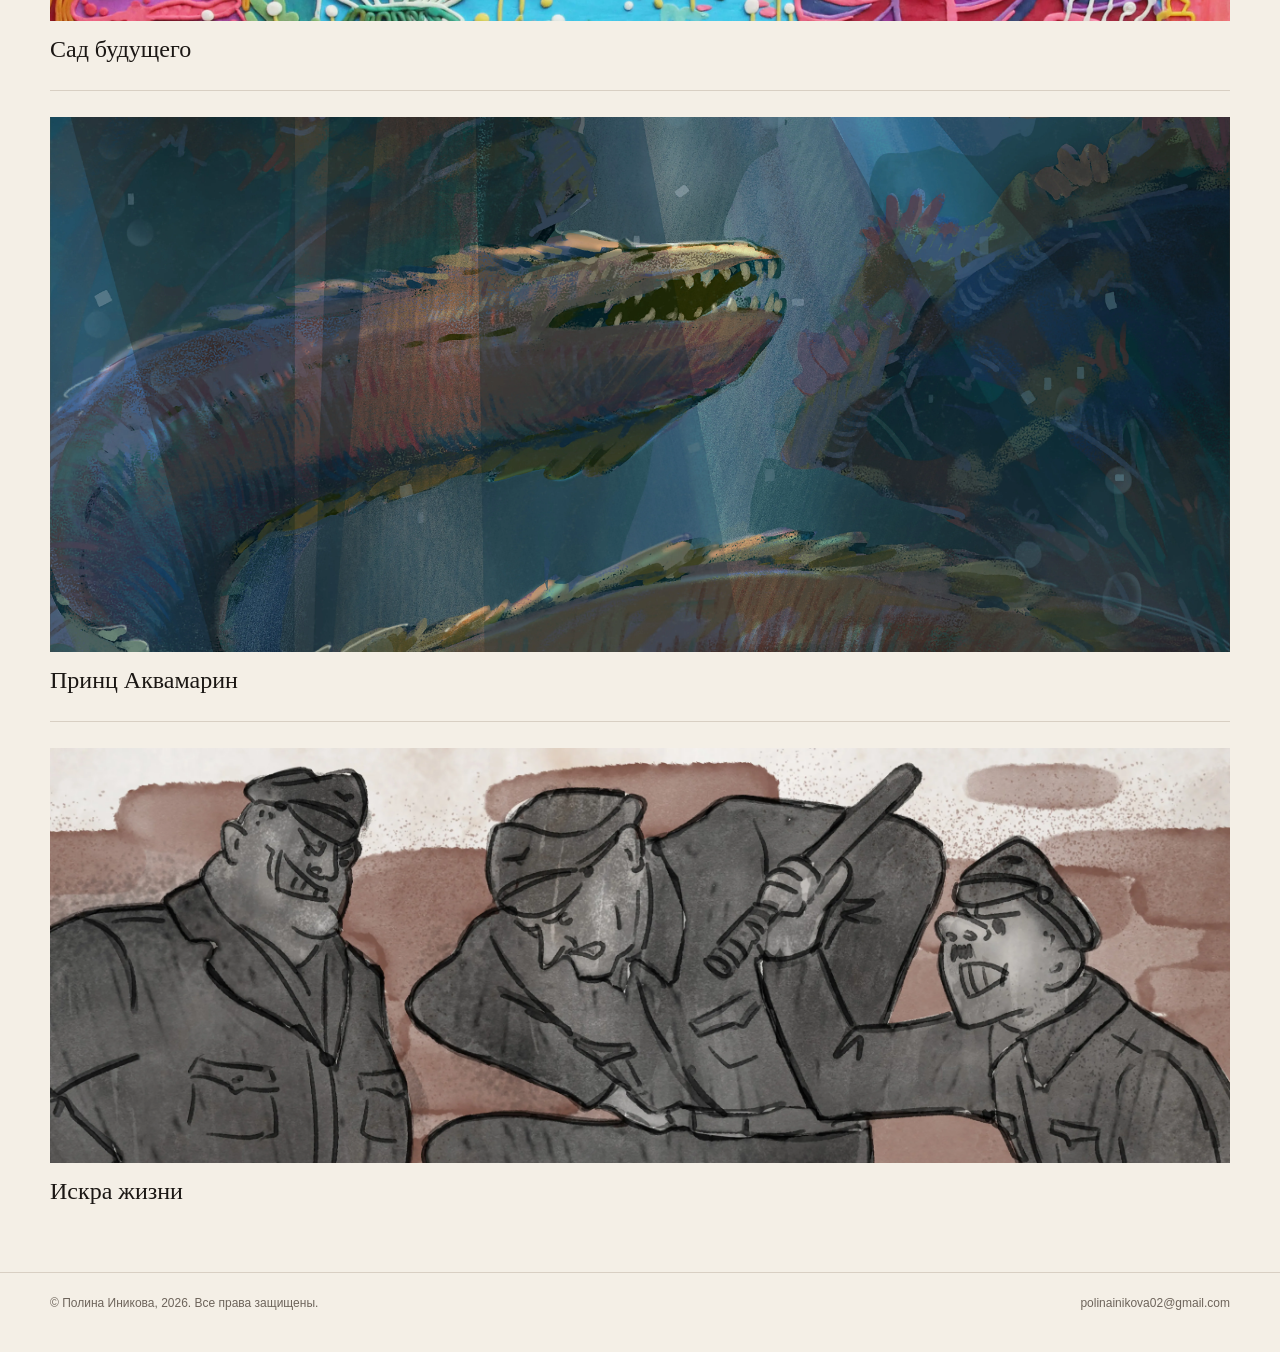
==== commit ffa899f7: "Перевести сайт на WebP: portfolio_webp, генерация указывает на .webp" ====
--- a/index.html
+++ b/index.html
@@ -21,49 +21,49 @@
     <section class="projects">
       <h1 class="page-title">Проекты</h1>
       <a class="work-item" href="projects/birds.html">
-      <img src="portfolio/The-Birds/default.jpg" alt="Птицы">
+      <img src="portfolio_webp/The-Birds/default.webp" alt="Птицы">
       <div class="work-caption">
         <span class="work-title">Птицы</span>
       </div>
     </a>
 <a class="work-item" href="projects/carpet.html">
-      <img src="portfolio/Carpet/1.jpg" alt="Ковёр">
+      <img src="portfolio_webp/Carpet/1.webp" alt="Ковёр">
       <div class="work-caption">
         <span class="work-title">Ковёр</span>
       </div>
     </a>
 <a class="work-item" href="projects/reyneke-fox.html">
-      <img src="portfolio/Reineke-Fuchs/default.jpg" alt="Рейнеке-лис">
+      <img src="portfolio_webp/Reineke-Fuchs/default.webp" alt="Рейнеке-лис">
       <div class="work-caption">
         <span class="work-title">Рейнеке-лис</span>
       </div>
     </a>
 <a class="work-item" href="projects/ladies-happiness.html">
-      <img src="portfolio/The-Ladies-Delight/default.jpg" alt="Дамское счастье">
+      <img src="portfolio_webp/The-Ladies-Delight/default.webp" alt="Дамское счастье">
       <div class="work-caption">
         <span class="work-title">Дамское счастье</span>
       </div>
     </a>
 <a class="work-item" href="projects/eden.html">
-      <img src="portfolio/Eden/default.jpg" alt="Эдем">
+      <img src="portfolio_webp/Eden/default.webp" alt="Эдем">
       <div class="work-caption">
         <span class="work-title">Эдем</span>
       </div>
     </a>
 <a class="work-item" href="projects/garden-of-the-future.html">
-      <img src="portfolio/The-Garden-of-the-Future/default.jpg" alt="Сад будущего">
+      <img src="portfolio_webp/The-Garden-of-the-Future/default.webp" alt="Сад будущего">
       <div class="work-caption">
         <span class="work-title">Сад будущего</span>
       </div>
     </a>
 <a class="work-item" href="projects/prince-aquamarine.html">
-      <img src="portfolio/Le-Prince-des-Aigues-Marines/default.jpg" alt="Принц Аквамарин">
+      <img src="portfolio_webp/Le-Prince-des-Aigues-Marines/default.webp" alt="Принц Аквамарин">
       <div class="work-caption">
         <span class="work-title">Принц Аквамарин</span>
       </div>
     </a>
 <a class="work-item" href="projects/spark-of-life.html">
-      <img src="portfolio/Spark-of-Life/default.jpg" alt="Искра жизни">
+      <img src="portfolio_webp/Spark-of-Life/default.webp" alt="Искра жизни">
       <div class="work-caption">
         <span class="work-title">Искра жизни</span>
       </div>
--- a/css/site.css
+++ b/css/site.css
@@ -275,6 +275,110 @@
   object-fit: contain;
 }
 
+.sketches-gal {
+  container-type: inline-size;
+}
+
+.sketches-gal .main-zone {
+  display: flex;
+  flex-wrap: wrap;
+  justify-content: space-between;
+  width: 100%;
+  min-width: 0;
+}
+
+.sketches-gal .main-zone .cell {
+  display: block;
+  flex: 0 0 auto;
+}
+
+.sketches-gal .main-zone .cell img {
+  width: auto;
+  height: 37cqw;
+  max-width: 100%;
+  object-fit: contain;
+}
+
+.sketches-gal .row[data-row="2"] .main-zone {
+  justify-content: center;
+  flex-wrap: nowrap;
+}
+
+.sketches-gal .row[data-row="2"] .main-zone .cell {
+  flex: 0 1 auto;
+}
+
+.sketches-gal .row[data-row="2"] .main-zone .cell img {
+  height: clamp(160px, 44cqw, 540px);
+  max-width: 100%;
+}
+
+.sketches-gal .row[data-row="3"] .main-zone,
+.sketches-gal .row[data-row="4"] .main-zone {
+  justify-content: center;
+  flex-wrap: nowrap;
+}
+
+.sketches-gal .row[data-row="3"] .main-zone .cell,
+.sketches-gal .row[data-row="4"] .main-zone .cell {
+  flex: 0 1 auto;
+}
+
+.sketches-gal .row[data-row="3"] .main-zone .cell img {
+  height: clamp(150px, 41cqw, 500px);
+  max-width: 100%;
+}
+
+.sketches-gal .row[data-row="4"] .main-zone .cell img {
+  height: clamp(150px, 50cqw, 540px);
+  max-width: 100%;
+}
+
+.sketches-gal .row[data-row="5"] .main-zone,
+.sketches-gal .row[data-row="6"] .main-zone {
+  justify-content: center;
+  flex-wrap: nowrap;
+}
+
+.sketches-gal .row[data-row="5"] .main-zone .cell,
+.sketches-gal .row[data-row="6"] .main-zone .cell {
+  flex: 0 1 auto;
+}
+
+.sketches-gal .row[data-row="5"] .main-zone .cell img,
+.sketches-gal .row[data-row="6"] .main-zone .cell img {
+  height: clamp(160px, 46cqw, 540px);
+  max-width: 100%;
+}
+
+.sketches-gal .row[data-row="7"] .main-zone,
+.sketches-gal .row[data-row="8"] .main-zone,
+.sketches-gal .row[data-row="9"] .main-zone {
+  justify-content: center;
+  flex-wrap: nowrap;
+}
+
+.sketches-gal .row[data-row="7"] .main-zone .cell,
+.sketches-gal .row[data-row="8"] .main-zone .cell,
+.sketches-gal .row[data-row="9"] .main-zone .cell {
+  flex: 0 1 auto;
+}
+
+.sketches-gal .row[data-row="7"] .main-zone .cell img {
+  height: clamp(160px, 40cqw, 540px);
+  max-width: 100%;
+}
+
+.sketches-gal .row[data-row="8"] .main-zone .cell img {
+  height: clamp(160px, 48cqw, 540px);
+  max-width: 100%;
+}
+
+.sketches-gal .row[data-row="9"] .main-zone .cell img {
+  height: 37cqw;
+  max-width: 100%;
+}
+
 .row .col img {
   max-height: 34vh;
   aspect-ratio: auto;
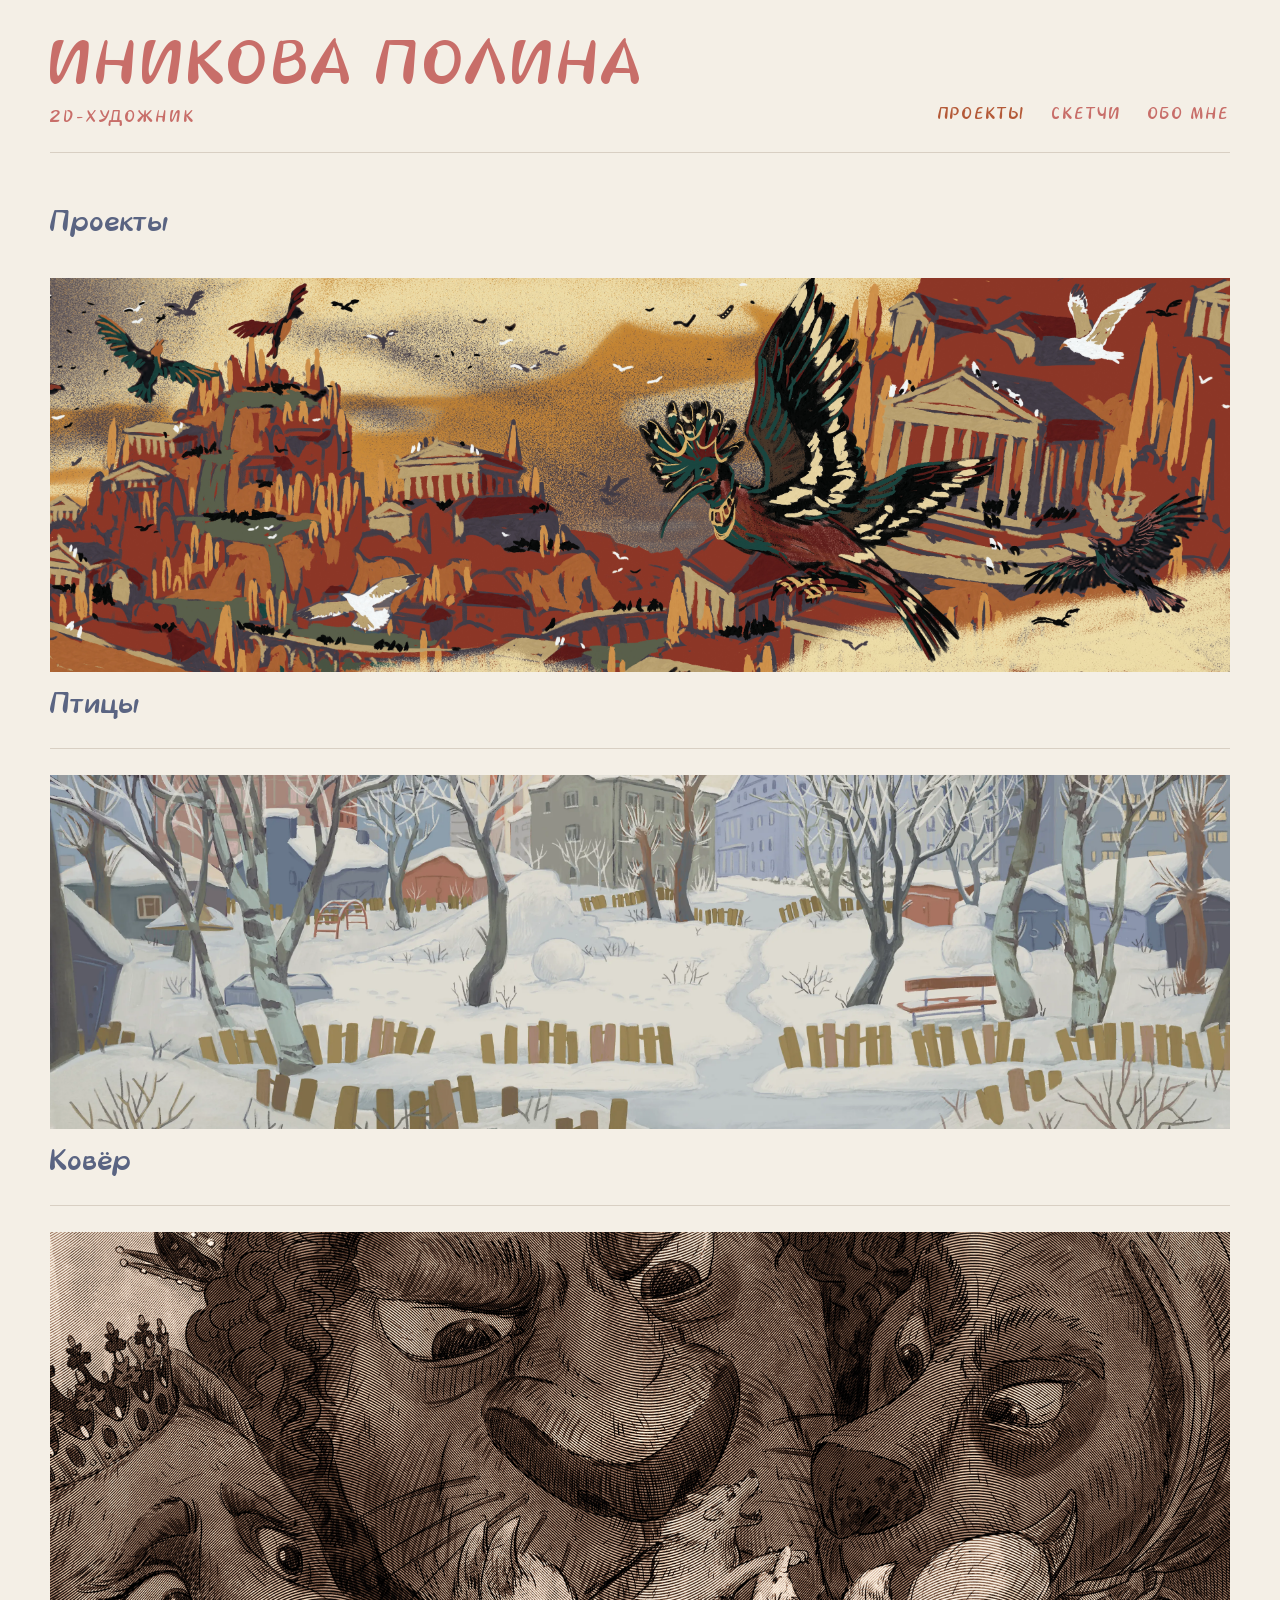
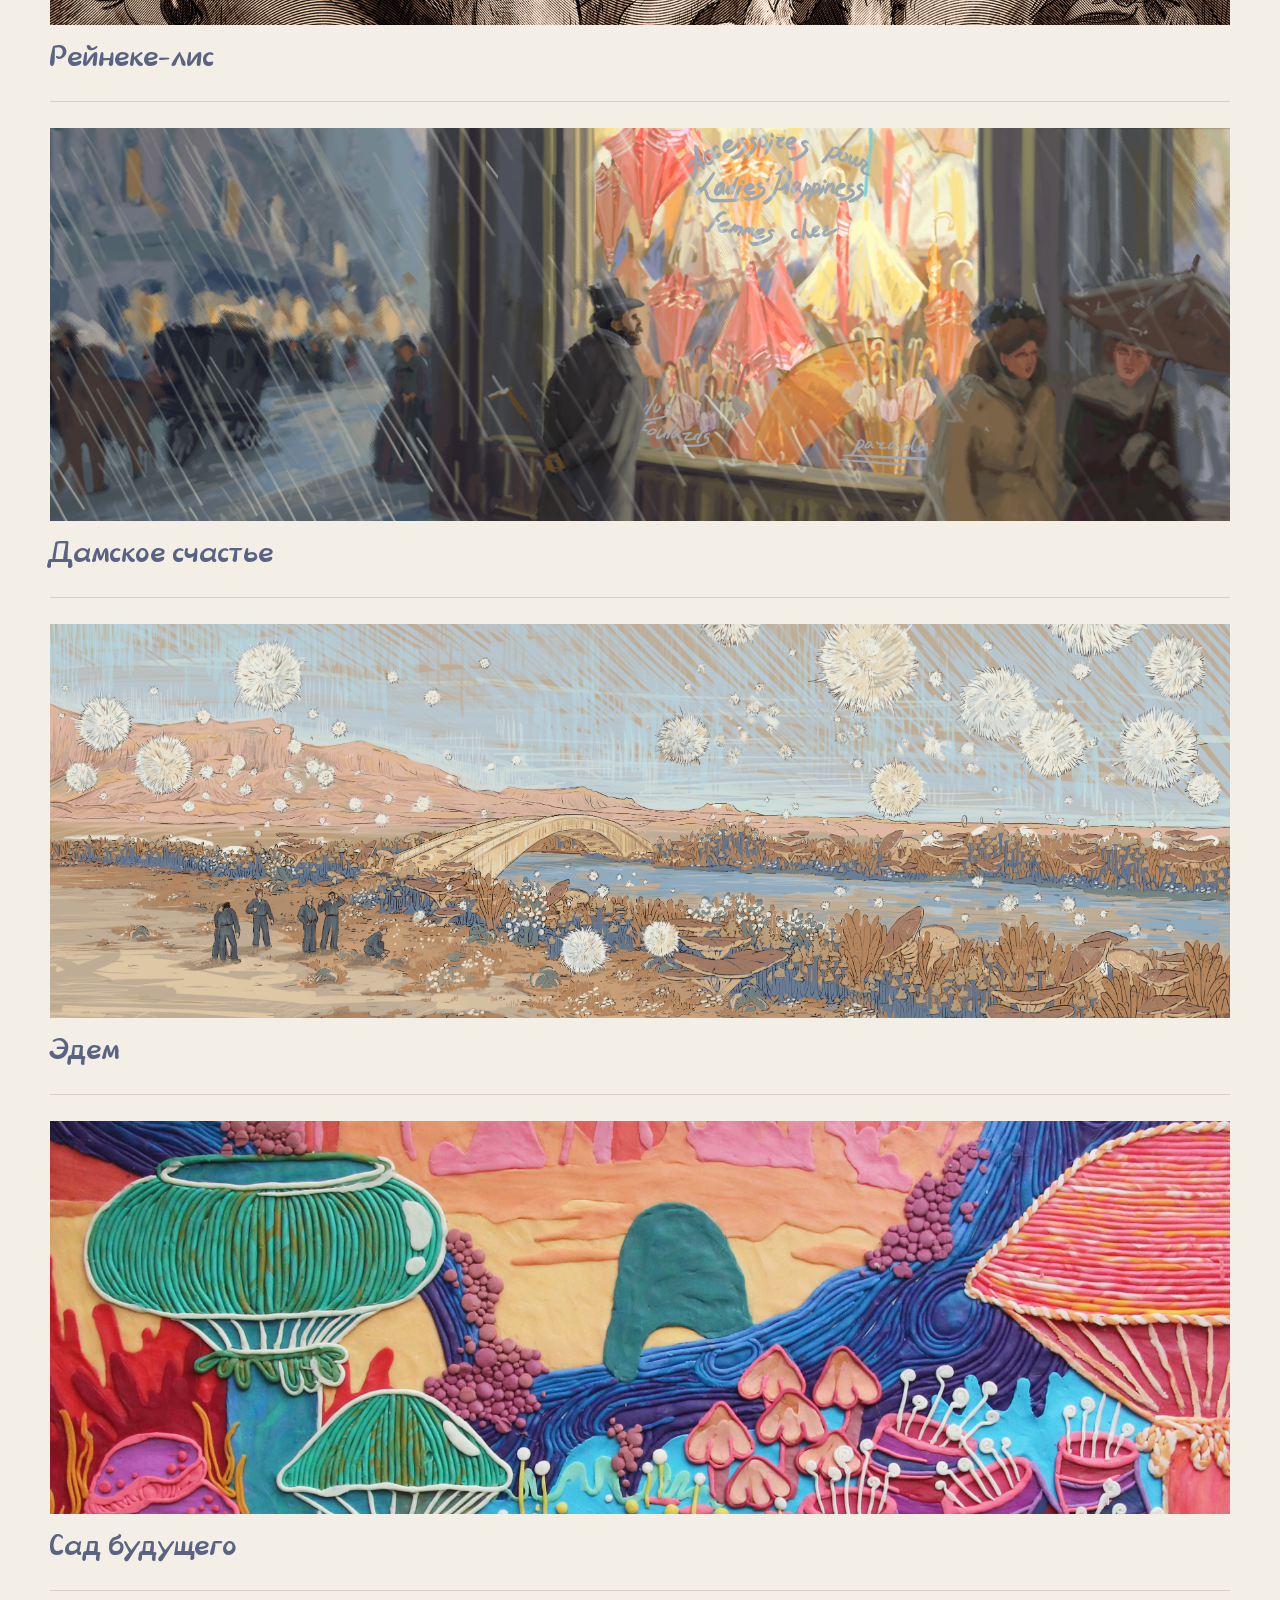
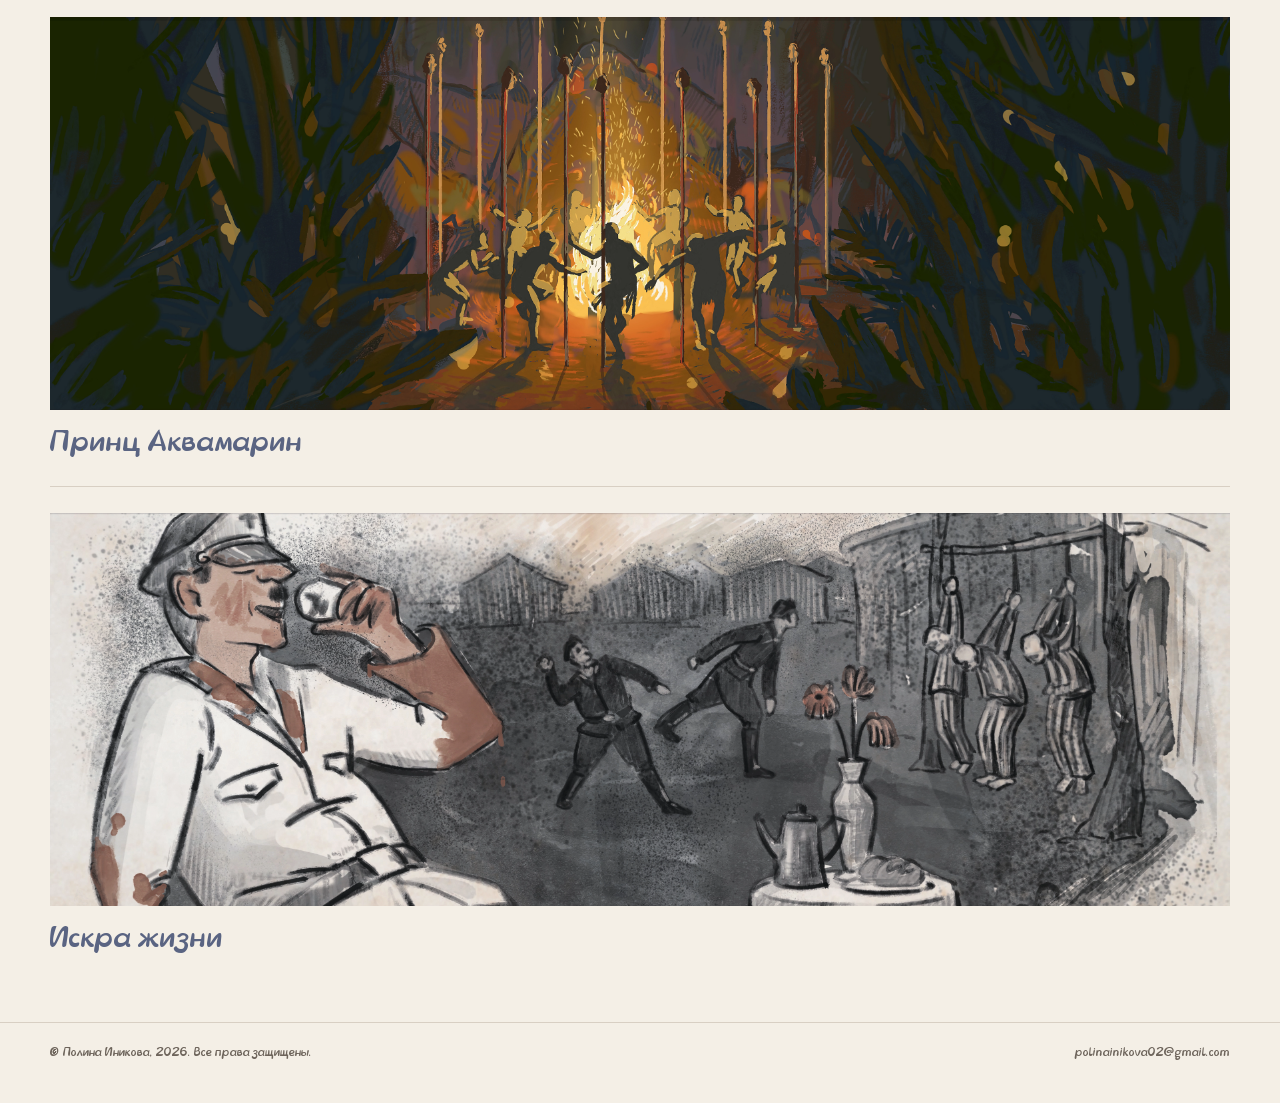
==== commit 087032ac: "Заменить в шапке 'Художник-постановщик' на '2D-художник'" ====
--- a/index.html
+++ b/index.html
@@ -10,7 +10,7 @@
   <div class="wrap">
     <header class="site">
       <a class="brand" href="index.html">Иникова Полина
-        <small>Художник-постановщик</small>
+        <small>2D-художник</small>
       </a>
       <nav>
         <a href="index.html" aria-current="page">Проекты</a>
--- a/css/site.css
+++ b/css/site.css
@@ -6,6 +6,16 @@
   --accent: #b45a38;
   --white: #fbf8f2;
   --brand-color: #c86e69;
+  --font-heading: "Gnocchi", Georgia, "Palatino Linotype", serif;
+  --font-body: "Gnocchi", "Segoe UI", Helvetica, Arial, sans-serif;
+}
+
+@font-face {
+  font-family: "Gnocchi";
+  src: url("../fonts/Gnocchi-Regular.ttf") format("truetype");
+  font-weight: normal;
+  font-style: normal;
+  font-display: swap;
 }
 
 * {
@@ -18,7 +28,7 @@
   padding: 0;
   background: var(--paper);
   color: var(--ink);
-  font-family: "Segoe UI", Helvetica, Arial, sans-serif;
+  font-family: var(--font-body);
   font-size: 15px;
   line-height: 1.45;
 }
@@ -53,7 +63,7 @@
 }
 
 .brand {
-  font-family: Georgia, "Palatino Linotype", serif;
+  font-family: var(--font-heading);
   font-size: 64px;
   letter-spacing: 0.04em;
   line-height: 1.05;
@@ -64,7 +74,7 @@
 .brand small {
   display: block;
   margin-top: 10px;
-  font-family: Georgia, "Palatino Linotype", serif;
+  font-family: var(--font-heading);
   font-size: 16px;
   letter-spacing: 0.18em;
   text-transform: uppercase;
@@ -73,7 +83,7 @@
 
 nav a {
   margin-left: 22px;
-  font-family: Georgia, "Palatino Linotype", serif;
+  font-family: var(--font-heading);
   font-size: 16px;
   letter-spacing: 0.12em;
   text-transform: uppercase;
@@ -127,9 +137,10 @@
 }
 
 .work-title {
-  font-family: Georgia, "Palatino Linotype", serif;
-  font-size: 24px;
+  font-family: var(--font-heading);
+  font-size: 30px;
   line-height: 1.2;
+  color: rgb(90, 100, 130);
 }
 
 .work-item:hover .work-title {
@@ -137,10 +148,11 @@
 }
 
 .page-title {
-  font-family: Georgia, "Palatino Linotype", serif;
+  font-family: var(--font-heading);
   font-size: 30px;
   font-weight: normal;
   margin: 36px 0 8px;
+  color: rgb(90, 100, 130);
 }
 
 .lede {
@@ -425,10 +437,11 @@
 }
 
 .about-text h1 {
-  font-family: Georgia, "Palatino Linotype", serif;
+  font-family: var(--font-heading);
   font-weight: normal;
   font-size: 36px;
   margin: 0 0 16px;
+  color: rgb(90, 100, 130);
 }
 
 .about-text p {
@@ -438,6 +451,20 @@
   text-align: justify;
 }
 
+.about-text p:last-child {
+  margin-top: calc(2 * 1.55em);
+}
+
+.software-list {
+  margin: 0 0 14px;
+  padding-left: 20px;
+}
+
+.software-list li {
+  font-size: 16px;
+  line-height: 1.6;
+}
+
 .about-contact {
   margin-top: 24px;
   padding-top: 18px;
@@ -445,14 +472,17 @@
 }
 
 .about-contact h2 {
-  font-family: Georgia, "Palatino Linotype", serif;
+  font-family: var(--font-heading);
   font-weight: normal;
-  font-size: 20px;
+  font-size: 26px;
   margin: 0 0 8px;
+  color: rgb(90, 100, 130);
 }
 
 .about-contact p {
   margin: 6px 0;
+  font-size: 20px;
+  color: rgb(90, 100, 130);
 }
 
 .about-contact a {
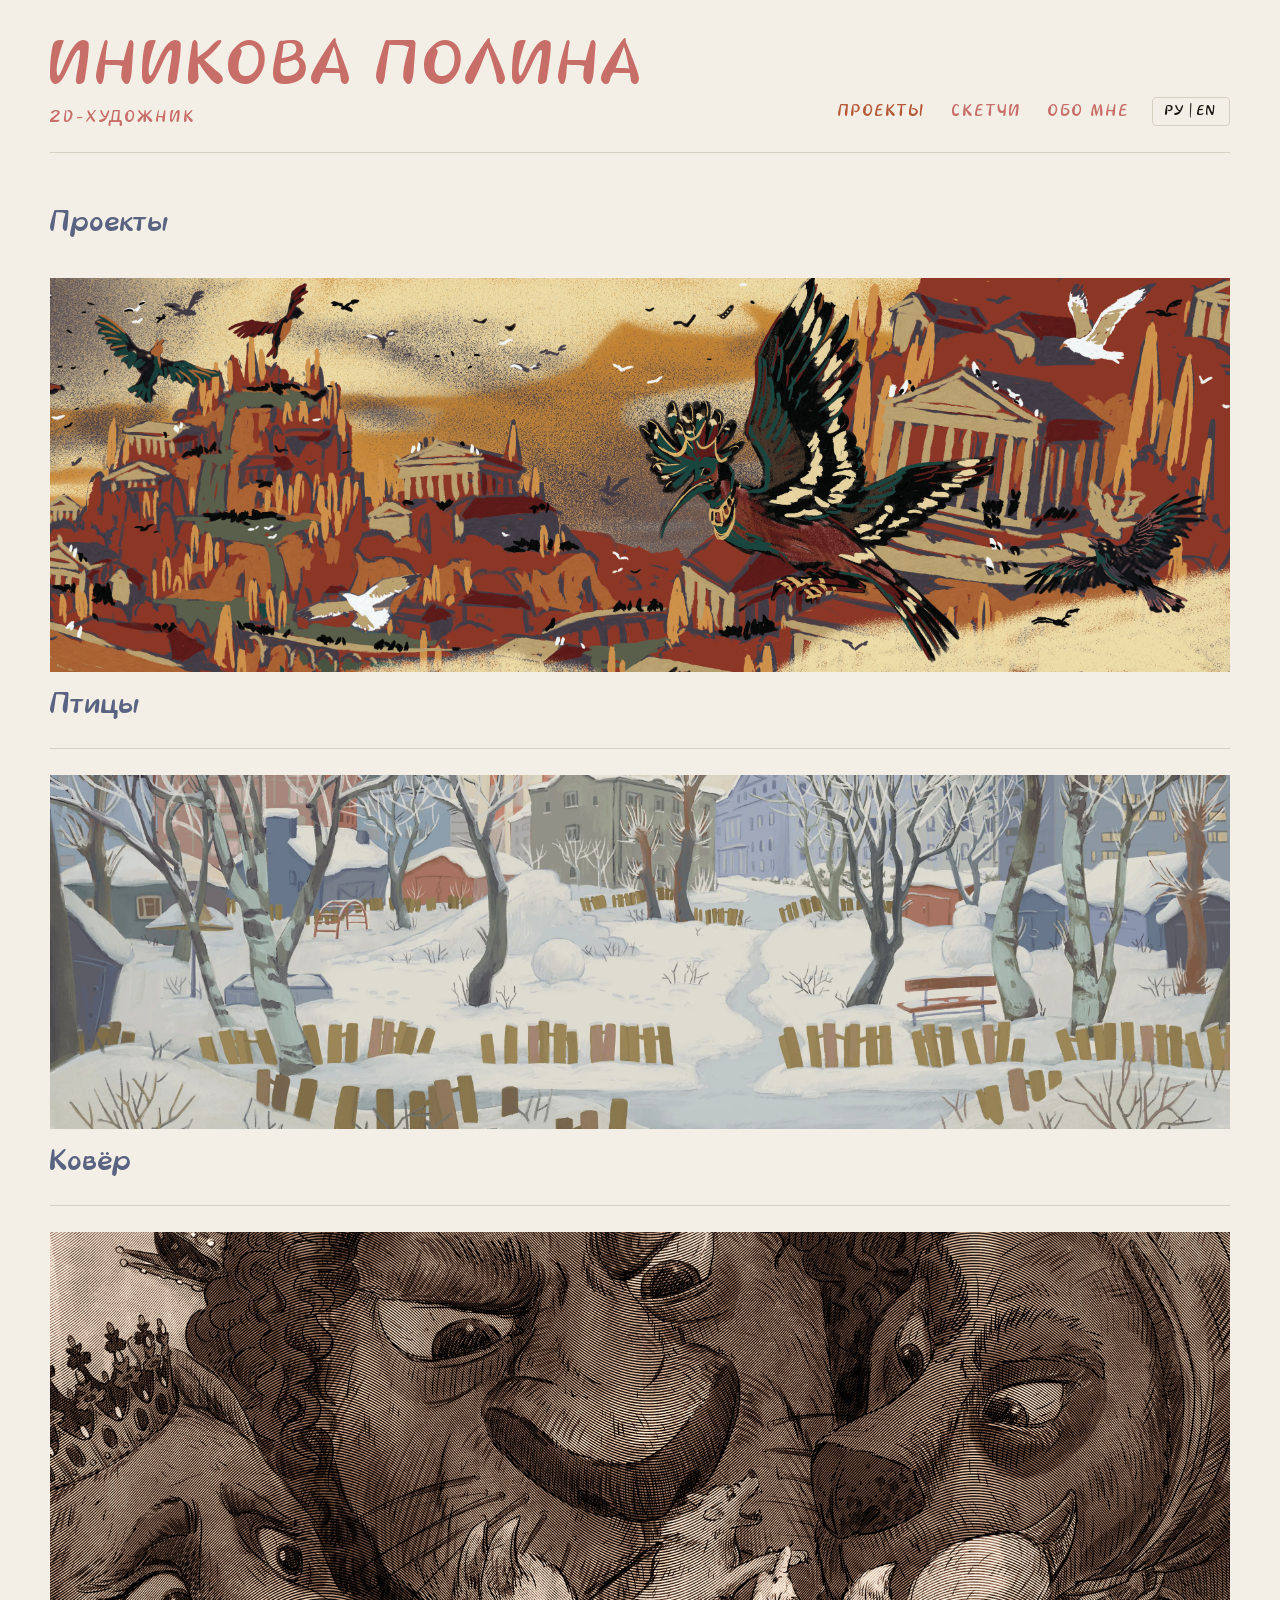
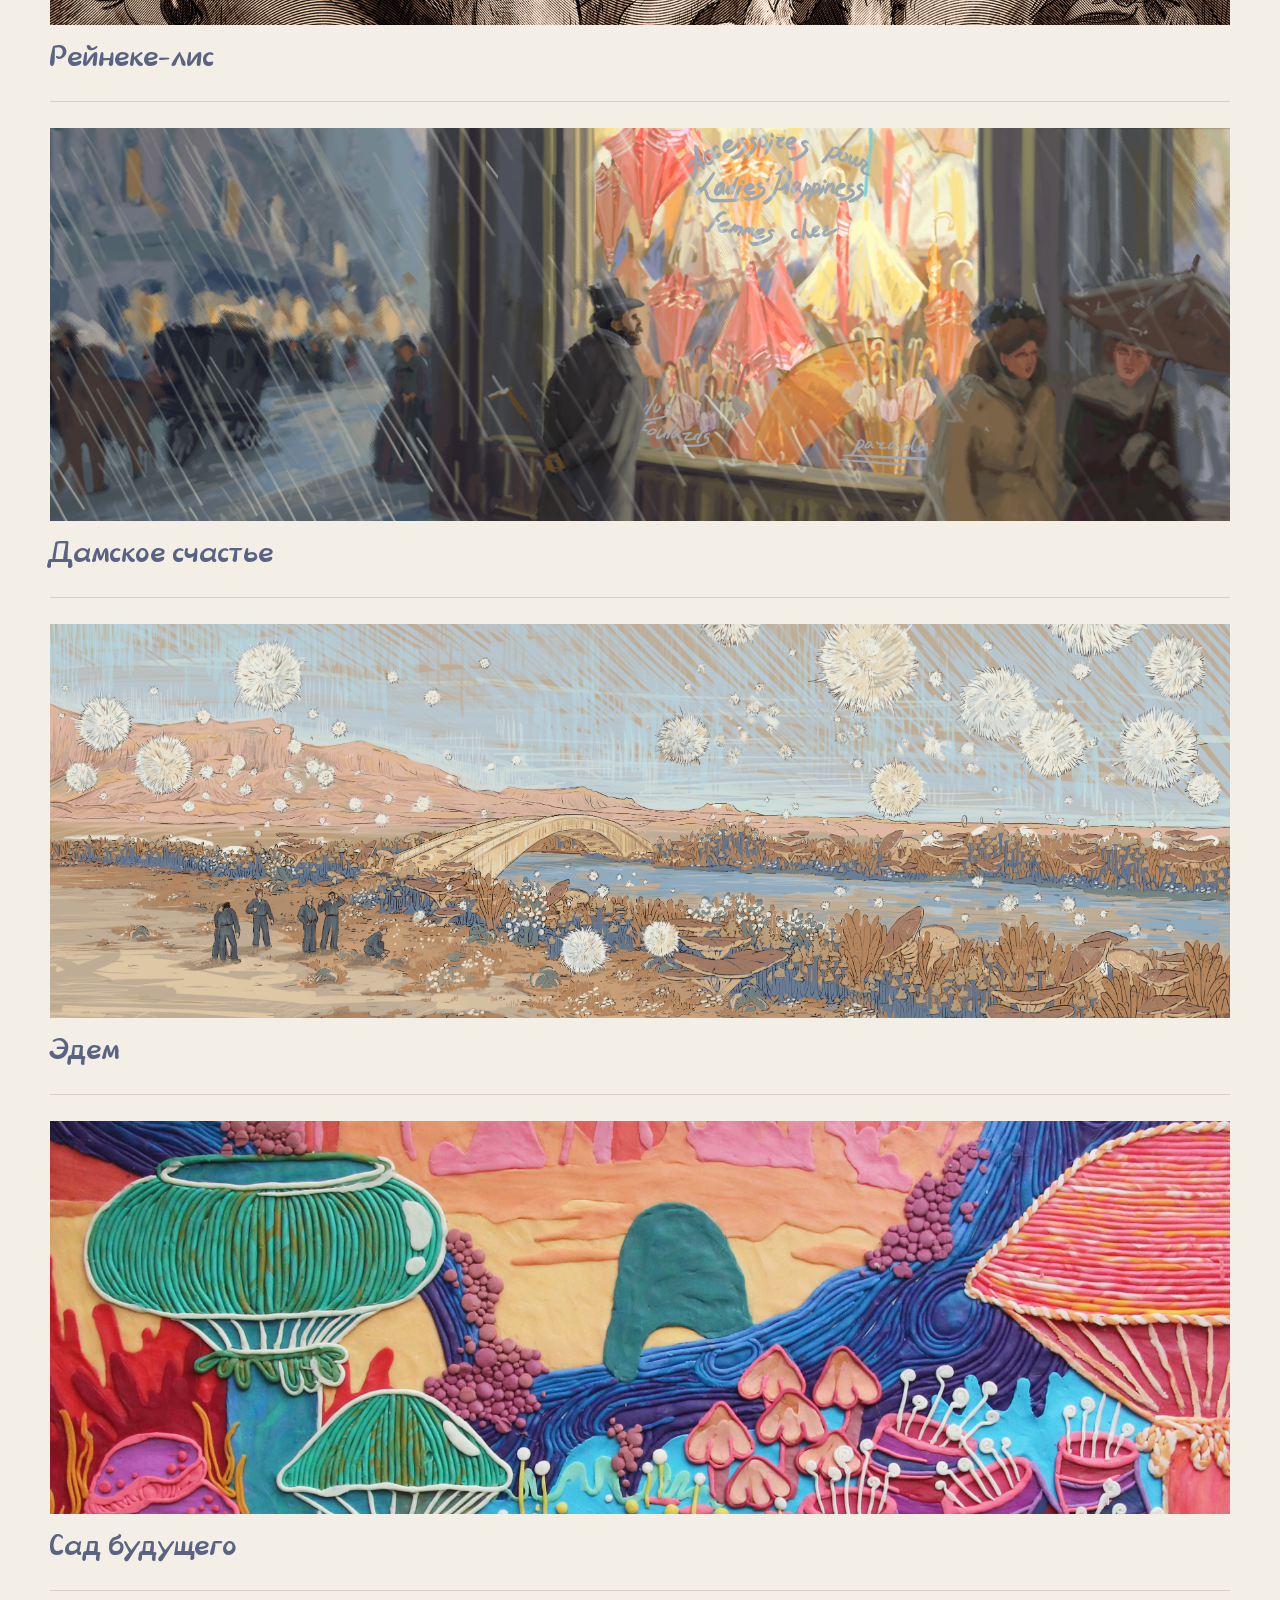
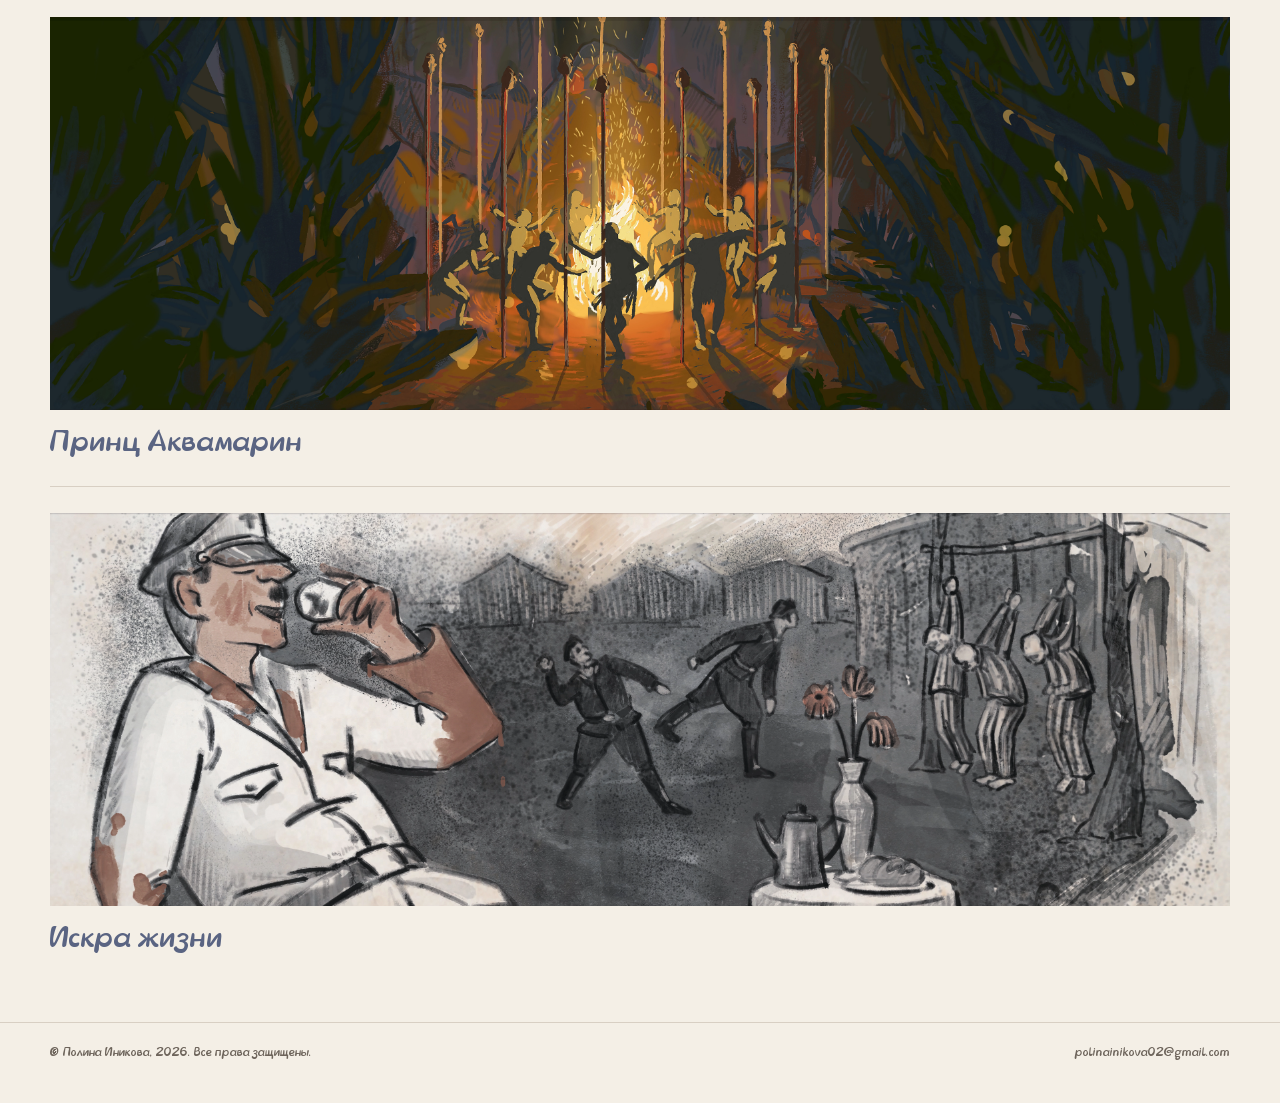
==== commit da3e6da8: "Добавить переключение языка Русский/Английский (i18n)" ====
--- a/index.html
+++ b/index.html
@@ -3,79 +3,86 @@
 <head>
   <meta charset="utf-8">
   <meta name="viewport" content="width=device-width, initial-scale=1">
-  <title>Иникова Полина — художник-постановщик</title>
+  <title data-i18n-title="title.index">Иникова Полина — художник-постановщик</title>
   <link rel="stylesheet" href="css/site.css">
 </head>
 <body>
   <div class="wrap">
     <header class="site">
-      <a class="brand" href="index.html">Иникова Полина
-        <small>2D-художник</small>
+      <a class="brand" href="index.html"><span data-i18n="brand.name">Иникова Полина</span>
+        <small data-i18n="brand.subtitle">2D-художник</small>
       </a>
-      <nav>
-        <a href="index.html" aria-current="page">Проекты</a>
-        <a href="sketches.html">Скетчи</a>
-        <a href="about.html">Обо мне</a>
-      </nav>
+      <div class="head-right">
+        <nav>
+          <a href="index.html" aria-current="page"><span data-i18n="nav.projects">Проекты</span></a>
+          <a href="sketches.html"><span data-i18n="nav.sketches">Скетчи</span></a>
+          <a href="about.html"><span data-i18n="nav.about">Обо мне</span></a>
+        </nav>
+        <button type="button" class="lang-btn" data-lang="en" aria-label="Switch language">
+          РУ | EN
+        </button>
+      </div>
     </header>
     <section class="projects">
-      <h1 class="page-title">Проекты</h1>
+      <h1 class="page-title" data-i18n="projects.title">Проекты</h1>
       <a class="work-item" href="projects/birds.html">
-      <img src="portfolio_webp/The-Birds/default.webp" alt="Птицы">
+      <img src="portfolio_webp/The-Birds/default.webp" alt="Птицы" data-i18n-alt="birds-title">
       <div class="work-caption">
-        <span class="work-title">Птицы</span>
+        <span class="work-title" data-i18n="birds-title">Птицы</span>
       </div>
     </a>
 <a class="work-item" href="projects/carpet.html">
-      <img src="portfolio_webp/Carpet/1.webp" alt="Ковёр">
+      <img src="portfolio_webp/Carpet/1.webp" alt="Ковёр" data-i18n-alt="carpet-title">
       <div class="work-caption">
-        <span class="work-title">Ковёр</span>
+        <span class="work-title" data-i18n="carpet-title">Ковёр</span>
       </div>
     </a>
 <a class="work-item" href="projects/reyneke-fox.html">
-      <img src="portfolio_webp/Reineke-Fuchs/default.webp" alt="Рейнеке-лис">
+      <img src="portfolio_webp/Reineke-Fuchs/default.webp" alt="Рейнеке-лис" data-i18n-alt="reyneke-fox-title">
       <div class="work-caption">
-        <span class="work-title">Рейнеке-лис</span>
+        <span class="work-title" data-i18n="reyneke-fox-title">Рейнеке-лис</span>
       </div>
     </a>
 <a class="work-item" href="projects/ladies-happiness.html">
-      <img src="portfolio_webp/The-Ladies-Delight/default.webp" alt="Дамское счастье">
+      <img src="portfolio_webp/The-Ladies-Delight/default.webp" alt="Дамское счастье" data-i18n-alt="ladies-happiness-title">
       <div class="work-caption">
-        <span class="work-title">Дамское счастье</span>
+        <span class="work-title" data-i18n="ladies-happiness-title">Дамское счастье</span>
       </div>
     </a>
 <a class="work-item" href="projects/eden.html">
-      <img src="portfolio_webp/Eden/default.webp" alt="Эдем">
+      <img src="portfolio_webp/Eden/default.webp" alt="Эдем" data-i18n-alt="eden-title">
       <div class="work-caption">
-        <span class="work-title">Эдем</span>
+        <span class="work-title" data-i18n="eden-title">Эдем</span>
       </div>
     </a>
 <a class="work-item" href="projects/garden-of-the-future.html">
-      <img src="portfolio_webp/The-Garden-of-the-Future/default.webp" alt="Сад будущего">
+      <img src="portfolio_webp/The-Garden-of-the-Future/default.webp" alt="Сад будущего" data-i18n-alt="garden-of-the-future-title">
       <div class="work-caption">
-        <span class="work-title">Сад будущего</span>
+        <span class="work-title" data-i18n="garden-of-the-future-title">Сад будущего</span>
       </div>
     </a>
 <a class="work-item" href="projects/prince-aquamarine.html">
-      <img src="portfolio_webp/Le-Prince-des-Aigues-Marines/default.webp" alt="Принц Аквамарин">
+      <img src="portfolio_webp/Le-Prince-des-Aigues-Marines/default.webp" alt="Принц Аквамарин" data-i18n-alt="prince-aquamarine-title">
       <div class="work-caption">
-        <span class="work-title">Принц Аквамарин</span>
+        <span class="work-title" data-i18n="prince-aquamarine-title">Принц Аквамарин</span>
       </div>
     </a>
 <a class="work-item" href="projects/spark-of-life.html">
-      <img src="portfolio_webp/Spark-of-Life/default.webp" alt="Искра жизни">
+      <img src="portfolio_webp/Spark-of-Life/default.webp" alt="Искра жизни" data-i18n-alt="spark-of-life-title">
       <div class="work-caption">
-        <span class="work-title">Искра жизни</span>
+        <span class="work-title" data-i18n="spark-of-life-title">Искра жизни</span>
       </div>
     </a>
     </section>
   </div>
   <footer class="site">
     <div class="wrap">
-      <span>© Полина Иникова, 2026. Все права защищены.</span>
+      <span data-i18n="footer.rights">© Полина Иникова, 2026. Все права защищены.</span>
 <a href="mailto:polinainikova02@gmail.com">polinainikova02@gmail.com</a>
     </div>
   </footer>
   <script src="js/site.js"></script>
+  <script src="js/i18n.js"></script>
+  <script src="js/site.js"></script>
 </body>
 </html>
--- a/css/site.css
+++ b/css/site.css
@@ -94,6 +94,30 @@
   color: var(--accent);
 }
 
+.head-right {
+  display: flex;
+  align-items: center;
+  gap: 22px;
+}
+
+.lang-btn {
+  font-family: var(--font-heading);
+  font-size: 14px;
+  letter-spacing: 0.06em;
+  background: transparent;
+  border: 1px solid var(--line);
+  border-radius: 4px;
+  color: var(--ink);
+  padding: 6px 12px;
+  cursor: pointer;
+  transition: border-color 0.15s, color 0.15s;
+}
+
+.lang-btn:hover {
+  border-color: var(--accent);
+  color: var(--accent);
+}
+
 .intro {
   max-width: 640px;
   padding: 36px 0 8px;
@@ -542,6 +566,15 @@
     margin: 12px 18px 0 0;
   }
 
+  .head-right {
+    flex-wrap: wrap;
+    gap: 10px;
+  }
+
+  .lang-btn {
+    margin-top: 12px;
+  }
+
   .row {
     flex-direction: column;
   }
